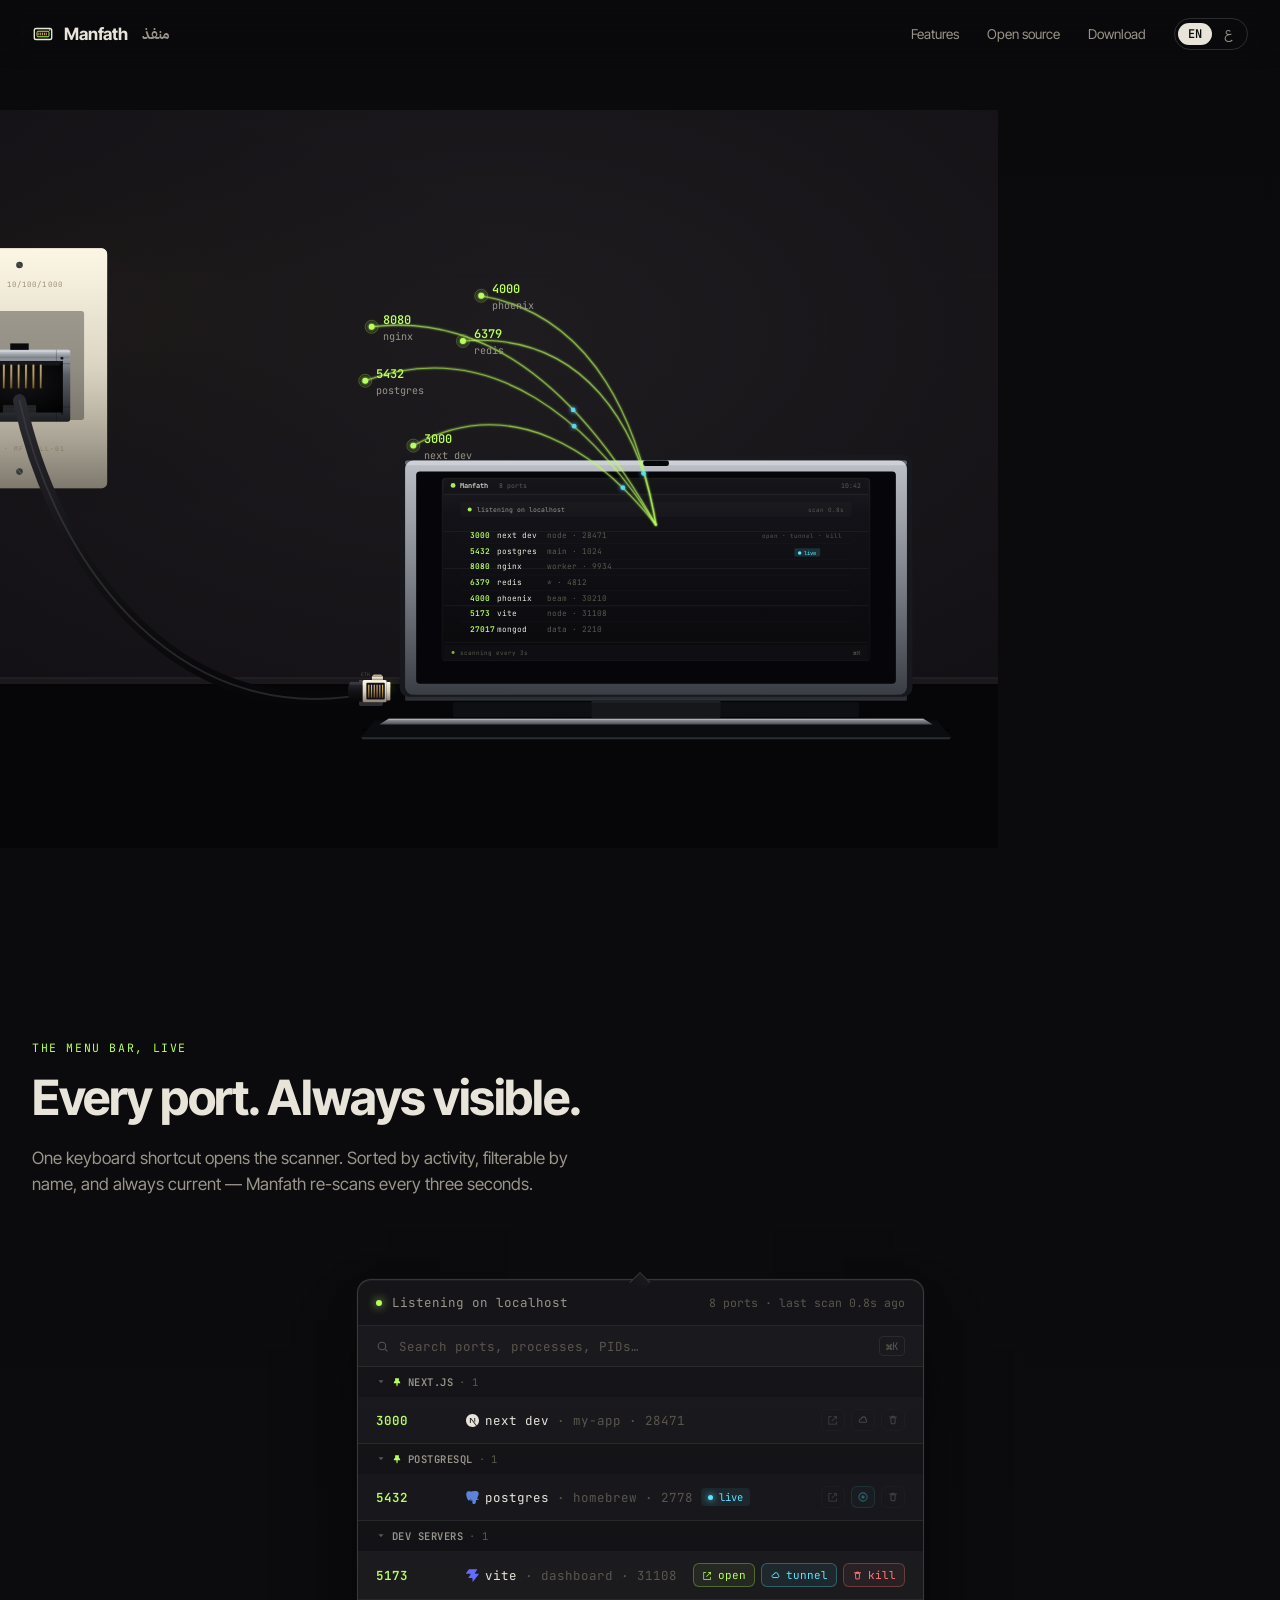
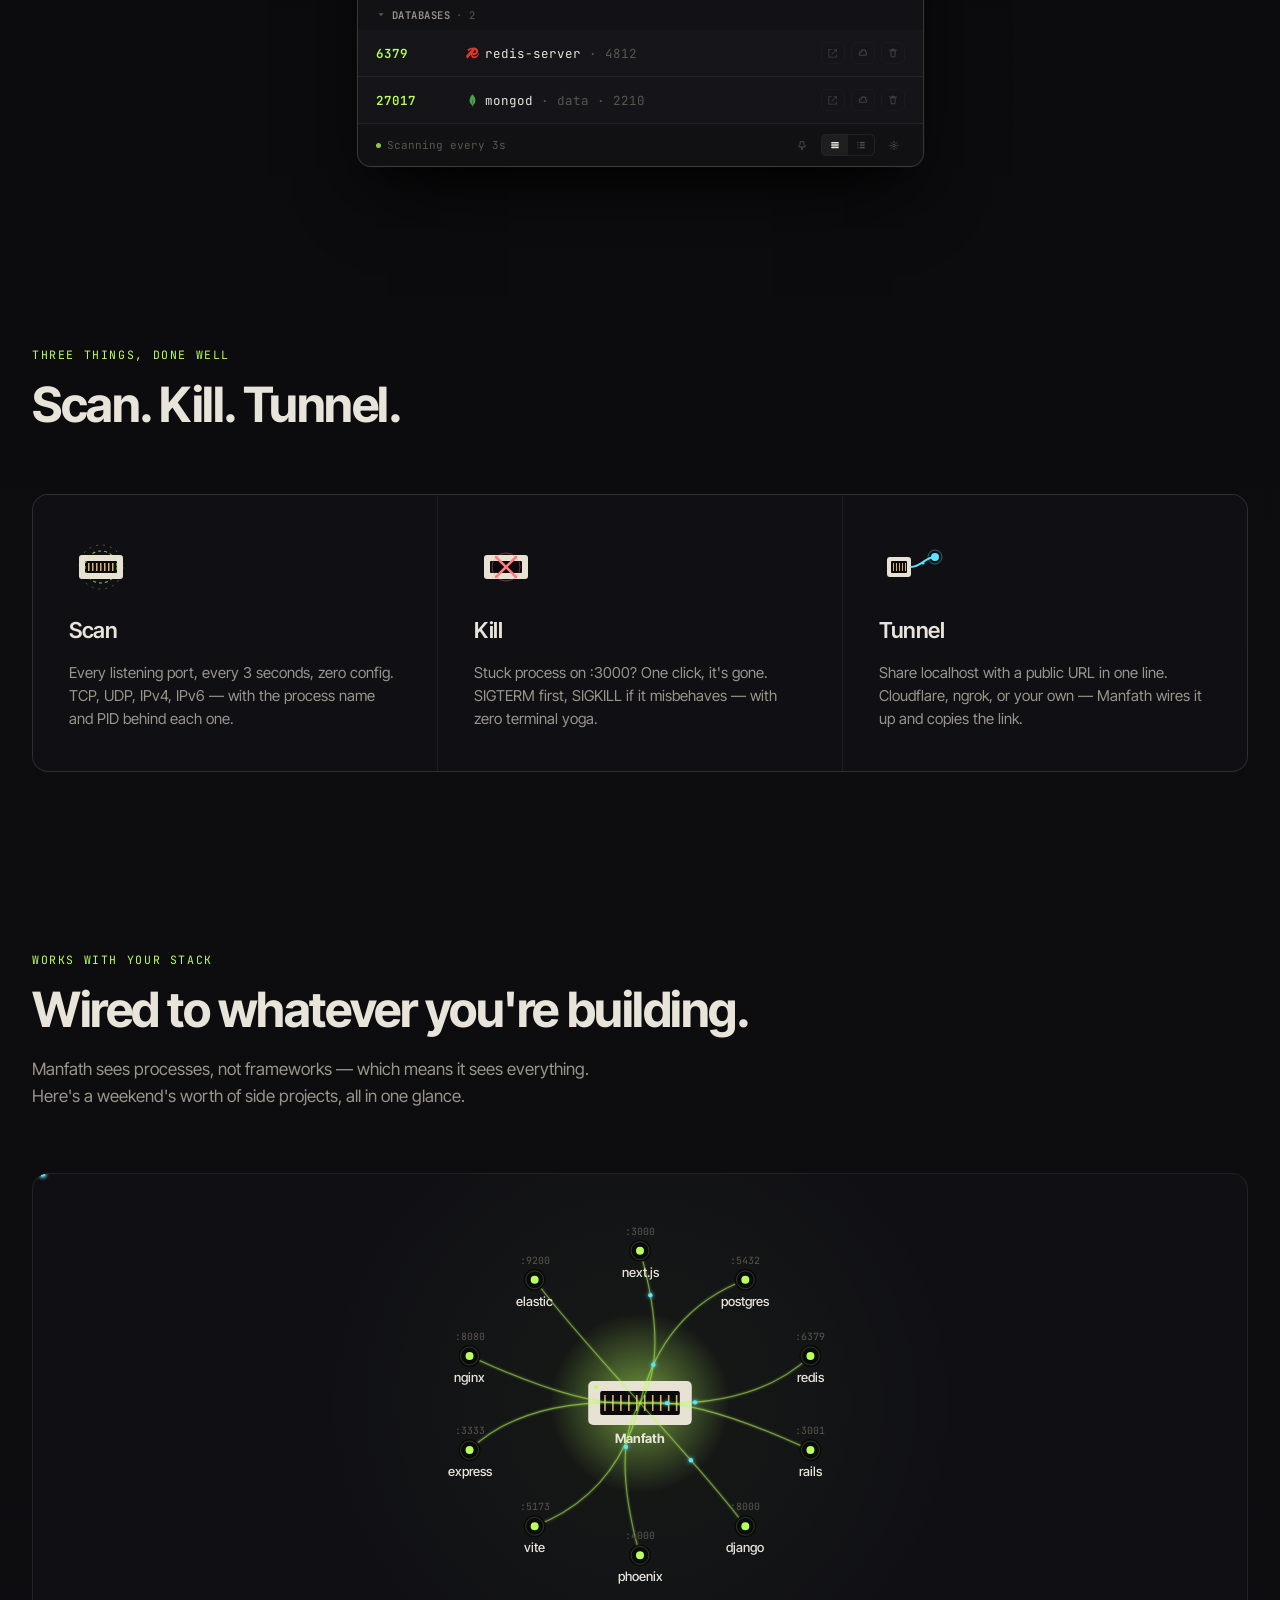
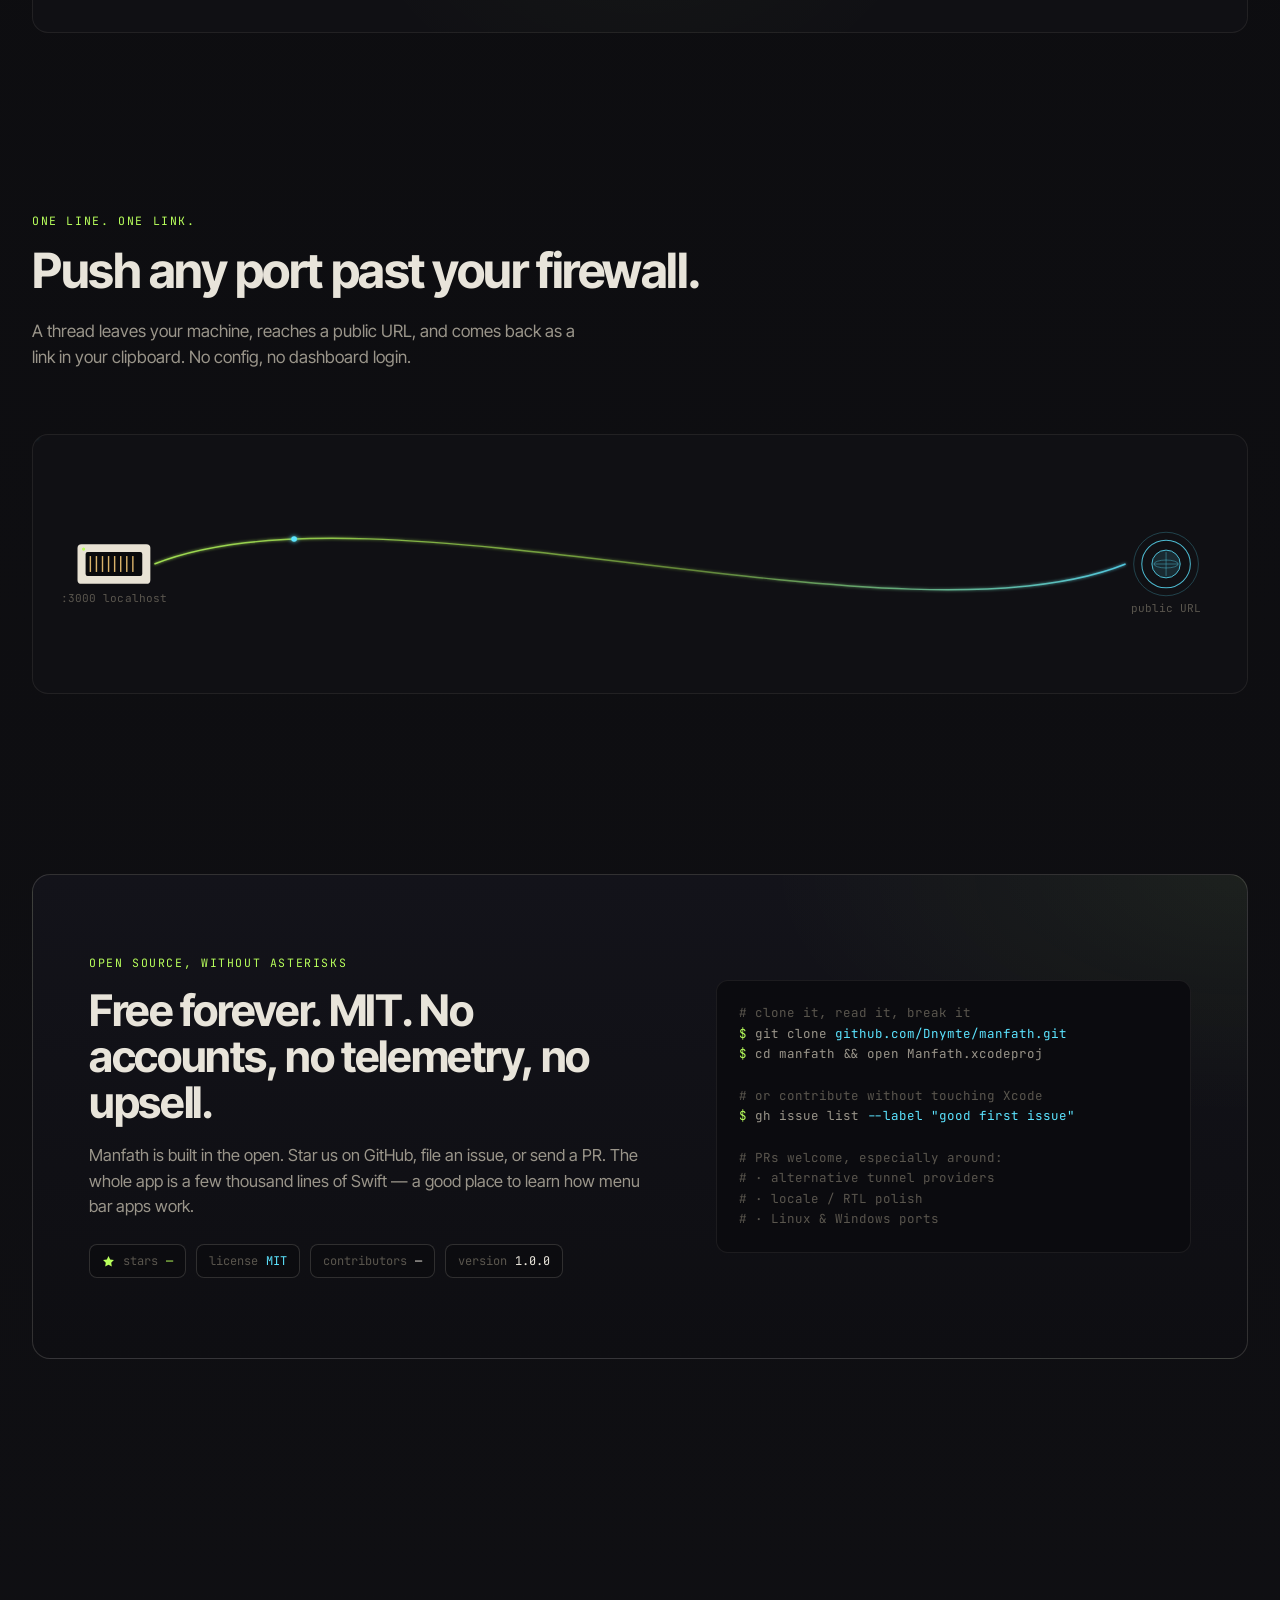
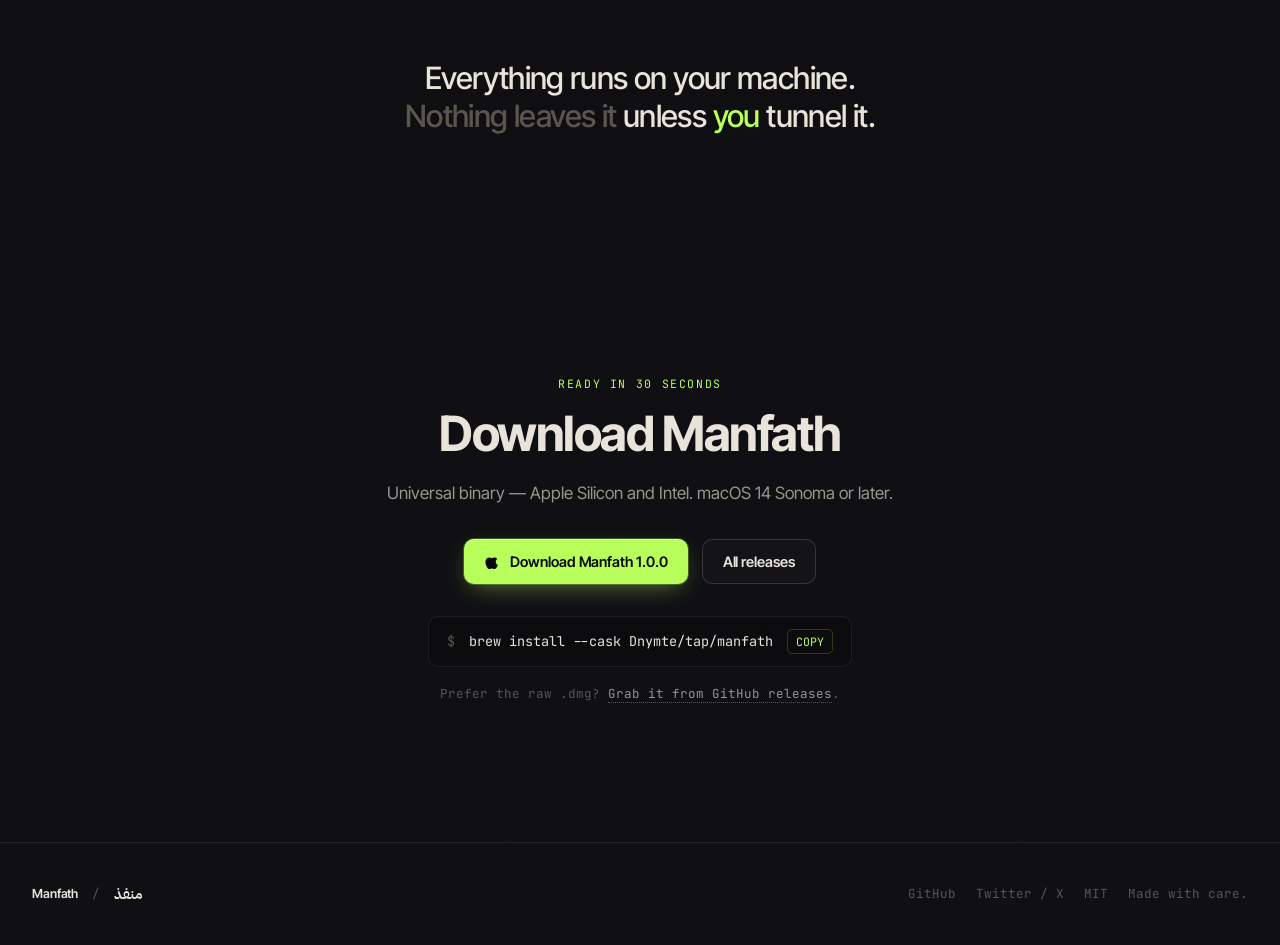
==== web/index.html @ 421cafed "Manfath v1.0.0 — initial commit Native macOS menu-bar app for monitoring localhost ports. Open / cop" ====
<!doctype html>
<html lang="en" dir="ltr">
<head>
<meta charset="utf-8" />
<meta name="viewport" content="width=device-width, initial-scale=1" />
<title>Manfath — See every port. Kill what you don't need. Share the rest.</title>
<link rel="preconnect" href="https://fonts.googleapis.com">
<link rel="preconnect" href="https://fonts.gstatic.com" crossorigin>
<link href="https://fonts.googleapis.com/css2?family=Inter+Tight:wght@400;500;600;700;800&family=JetBrains+Mono:wght@400;500;600&family=IBM+Plex+Sans+Arabic:wght@400;500;600;700&display=swap" rel="stylesheet">
<link rel="stylesheet" href="assets/css/styles.css" />
</head>
<body>

<nav class="top" id="nav">
  <a class="brand" href="#">
    <svg class="brand-mark" viewBox="0 0 24 24" fill="none" aria-hidden="true">
      <rect x="2.5" y="6" width="19" height="12" rx="2" stroke="#e8e4da" stroke-width="1.5"/>
      <rect x="5.5" y="9" width="13" height="6" rx="1" fill="#0a0a0c" stroke="#b8ff5c" stroke-width="1"/>
      <rect x="7" y="10.5" width="1" height="3" fill="#d9b26a"/>
      <rect x="9" y="10.5" width="1" height="3" fill="#d9b26a"/>
      <rect x="11" y="10.5" width="1" height="3" fill="#d9b26a"/>
      <rect x="13" y="10.5" width="1" height="3" fill="#d9b26a"/>
      <rect x="15" y="10.5" width="1" height="3" fill="#d9b26a"/>
      <circle cx="19.2" cy="7.6" r=".9" fill="#b8ff5c"/>
    </svg>
    <span class="brand-name" data-i18n="brand">Manfath</span>
    <span class="brand-ar">منفذ</span>
  </a>
  <div class="nav-links">
    <a href="#features" class="hide-sm" data-i18n="nav.features">Features</a>
    <a href="#oss" class="hide-sm" data-i18n="nav.oss">Open source</a>
    <a href="#download" class="hide-sm" data-i18n="nav.download">Download</a>
    <div class="lang" role="group" aria-label="Language">
      <button id="lang-en" class="on" aria-pressed="true">EN</button>
      <button id="lang-ar" class="ar-btn" aria-pressed="false">ع</button>
    </div>
  </div>
</nav>

<!-- ═════════════════ HERO ═════════════════ -->
<section class="hero">
  <div class="hero-stage">
    <div class="hero-copy" id="heroCopy">
      <span class="hero-eyebrow"><span class="dot"></span><span data-i18n="hero.eyebrow">v1.0 · Free forever</span></span>
      <h1 class="hero-title">
        <span data-i18n="hero.title.line1">See every port.</span><br>
        <span data-i18n="hero.title.line2">Kill what you don't need.</span><br>
        <span class="lg-amber" data-i18n="hero.title.line3">Share the rest.</span>
      </h1>
      <p class="hero-sub" data-i18n="hero.sub">A free, open-source menu bar app for macOS that shows every localhost port on your machine — with one-click kill and public tunnels built in.</p>
      <div class="hero-ctas">
        <a class="btn btn-primary" href="#download">
          <svg width="16" height="16" viewBox="0 0 24 24" fill="currentColor" aria-hidden="true"><path d="M17.6 13.3c0-2.9 2.3-4.2 2.4-4.3-1.3-1.9-3.4-2.2-4.1-2.2-1.7-.2-3.4 1-4.3 1-.9 0-2.3-1-3.8-1-1.9 0-3.7 1.1-4.7 2.9-2 3.5-.5 8.7 1.4 11.5 1 1.4 2.1 3 3.6 2.9 1.5-.1 2-.9 3.8-.9s2.2.9 3.8.9c1.6 0 2.6-1.4 3.5-2.8 1.1-1.6 1.6-3.2 1.6-3.2-.1 0-3.2-1.2-3.2-4.8zM14.7 5.1c.8-1 1.4-2.4 1.2-3.8-1.2.1-2.6.8-3.4 1.8-.8.9-1.4 2.3-1.2 3.7 1.3.1 2.7-.7 3.4-1.7z"/></svg>
          <span data-i18n="hero.cta.download">Download for Mac</span>
        </a>
        <a class="btn btn-ghost" href="#oss">
          <svg width="16" height="16" viewBox="0 0 24 24" fill="currentColor" aria-hidden="true"><path d="M12 .5C5.37.5 0 5.87 0 12.5c0 5.3 3.44 9.8 8.21 11.39.6.11.82-.26.82-.58 0-.29-.01-1.04-.02-2.05-3.34.72-4.04-1.61-4.04-1.61-.55-1.39-1.34-1.76-1.34-1.76-1.09-.74.08-.73.08-.73 1.2.08 1.84 1.24 1.84 1.24 1.07 1.84 2.81 1.31 3.5 1 .11-.78.42-1.31.76-1.61-2.66-.3-5.47-1.33-5.47-5.93 0-1.31.47-2.38 1.24-3.22-.12-.31-.54-1.53.12-3.18 0 0 1.01-.32 3.3 1.23a11.5 11.5 0 016 0c2.29-1.55 3.3-1.23 3.3-1.23.66 1.65.24 2.87.12 3.18.77.84 1.24 1.91 1.24 3.22 0 4.61-2.81 5.62-5.49 5.92.43.37.81 1.1.81 2.22 0 1.6-.01 2.89-.01 3.28 0 .32.22.7.83.58C20.56 22.3 24 17.8 24 12.5 24 5.87 18.63.5 12 .5z"/></svg>
          <span data-i18n="hero.cta.github">View on GitHub</span>
        </a>
      </div>
      <div class="hero-foss" data-i18n="hero.foss">Free and open source. Forever.</div>
    </div>

    <svg class="hero-svg" id="heroSvg" viewBox="0 0 1400 800" preserveAspectRatio="xMidYMid slice" aria-hidden="true">
      <defs>
        <!-- wall concrete -->
        <radialGradient id="wall" cx=".5" cy=".3" r=".9">
          <stop offset="0" stop-color="#1e1c1f"/>
          <stop offset=".6" stop-color="#141216"/>
          <stop offset="1" stop-color="#0a090c"/>
        </radialGradient>
        <pattern id="wallGrain" width="3" height="3" patternUnits="userSpaceOnUse">
          <rect width="3" height="3" fill="transparent"/>
          <circle cx="1" cy="1" r=".35" fill="#2a262c" opacity=".5"/>
          <circle cx="2.2" cy="2.4" r=".25" fill="#3a353c" opacity=".3"/>
        </pattern>

        <!-- faceplate ivory -->
        <linearGradient id="ivory" x1="0" x2="0" y1="0" y2="1">
          <stop offset="0" stop-color="#efe9d9"/>
          <stop offset=".5" stop-color="#e0d9c6"/>
          <stop offset="1" stop-color="#b8b0a0"/>
        </linearGradient>
        <linearGradient id="ivoryBevel" x1="0" x2="0" y1="0" y2="1">
          <stop offset="0" stop-color="#fff8e6" stop-opacity=".9"/>
          <stop offset=".3" stop-color="#fff8e6" stop-opacity=".1"/>
          <stop offset="1" stop-color="#000" stop-opacity=".35"/>
        </linearGradient>
        <!-- steel shield -->
        <linearGradient id="steel" x1="0" x2="0" y1="0" y2="1">
          <stop offset="0" stop-color="#aeb3bb"/>
          <stop offset=".35" stop-color="#5a5e66"/>
          <stop offset=".7" stop-color="#3a3d42"/>
          <stop offset="1" stop-color="#1c1e22"/>
        </linearGradient>
        <linearGradient id="steelTop" x1="0" x2="0" y1="0" y2="1">
          <stop offset="0" stop-color="#e6e9ee"/>
          <stop offset="1" stop-color="#6a6e76"/>
        </linearGradient>
        <!-- interior cavity -->
        <radialGradient id="cavity" cx=".5" cy=".4" r=".8">
          <stop offset="0" stop-color="#1a1a1e"/>
          <stop offset=".7" stop-color="#070708"/>
          <stop offset="1" stop-color="#000"/>
        </radialGradient>
        <!-- gold pin -->
        <linearGradient id="gold" x1="0" x2="0" y1="0" y2="1">
          <stop offset="0" stop-color="#f8dfa0"/>
          <stop offset=".45" stop-color="#d9b26a"/>
          <stop offset="1" stop-color="#6e501c"/>
        </linearGradient>
        <!-- LED glow -->
        <radialGradient id="ledGrad" cx=".5" cy=".5" r=".5">
          <stop offset="0" stop-color="#d4ff8a"/>
          <stop offset=".5" stop-color="#b8ff5c"/>
          <stop offset="1" stop-color="#3a6a14"/>
        </radialGradient>
        <filter id="ledGlow" x="-200%" y="-200%" width="500%" height="500%">
          <feGaussianBlur stdDeviation="5" result="b"/>
          <feMerge><feMergeNode in="b"/><feMergeNode in="SourceGraphic"/></feMerge>
        </filter>
        <filter id="threadGlow" x="-50%" y="-50%" width="200%" height="200%">
          <feGaussianBlur stdDeviation="1.4" result="b"/>
          <feMerge><feMergeNode in="b"/><feMergeNode in="SourceGraphic"/></feMerge>
        </filter>
        <filter id="packetGlow" x="-200%" y="-200%" width="500%" height="500%">
          <feGaussianBlur stdDeviation="2.4" result="b"/>
          <feMerge><feMergeNode in="b"/><feMergeNode in="SourceGraphic"/></feMerge>
        </filter>
        <filter id="screenGlow" x="-20%" y="-20%" width="140%" height="140%">
          <feGaussianBlur stdDeviation="2.5" result="b"/>
          <feMerge><feMergeNode in="b"/><feMergeNode in="SourceGraphic"/></feMerge>
        </filter>

        <!-- cable jacket: matte black -->
        <linearGradient id="jacket" x1="0" x2="0" y1="0" y2="1">
          <stop offset="0" stop-color="#2a2a30"/>
          <stop offset=".5" stop-color="#131316"/>
          <stop offset="1" stop-color="#07070a"/>
        </linearGradient>
        <linearGradient id="plugIvory" x1="0" x2="0" y1="0" y2="1">
          <stop offset="0" stop-color="#faf4e4"/>
          <stop offset=".5" stop-color="#ddd4bd"/>
          <stop offset="1" stop-color="#8d8572"/>
        </linearGradient>

        <!-- laptop body -->
        <linearGradient id="alum" x1="0" x2="0" y1="0" y2="1">
          <stop offset="0" stop-color="#bdc0c6"/>
          <stop offset=".5" stop-color="#7e828a"/>
          <stop offset="1" stop-color="#3a3d44"/>
        </linearGradient>
        <linearGradient id="alumDeck" x1="0" x2="0" y1="0" y2="1">
          <stop offset="0" stop-color="#9ea1a8"/>
          <stop offset="1" stop-color="#4a4d54"/>
        </linearGradient>
        <linearGradient id="alumBase" x1="0" x2="0" y1="0" y2="1">
          <stop offset="0" stop-color="#6a6d74"/>
          <stop offset=".5" stop-color="#3a3d44"/>
          <stop offset="1" stop-color="#1a1c20"/>
        </linearGradient>
        <linearGradient id="screenBg" x1="0" x2="0" y1="0" y2="1">
          <stop offset="0" stop-color="#14141a"/>
          <stop offset="1" stop-color="#0a0a0d"/>
        </linearGradient>
        <linearGradient id="screenReflect" x1="0" x2="0" y1="0" y2="1">
          <stop offset="0" stop-color="#fff" stop-opacity=".08"/>
          <stop offset="1" stop-color="#fff" stop-opacity="0"/>
        </linearGradient>

        <!-- floor shadow -->
        <radialGradient id="floorShade" cx=".5" cy=".5" r=".5">
          <stop offset="0" stop-color="#000" stop-opacity=".75"/>
          <stop offset="1" stop-color="#000" stop-opacity="0"/>
        </radialGradient>

        <!-- clip so threads burst from inside the screen but stay visible -->
        <clipPath id="screenClip">
          <rect x="-230" y="-125" width="460" height="250" rx="5"/>
        </clipPath>
      </defs>

      <!-- ═════ WALL + FLOOR backdrop ═════ -->
      <g id="wallLayer">
        <!-- full backdrop wall -->
        <rect id="wallRect" x="0" y="0" width="1400" height="800" fill="url(#wall)"/>
        <rect x="0" y="0" width="1400" height="800" fill="url(#wallGrain)" opacity=".4"/>
        <!-- horizontal wainscot line -->
        <line x1="0" y1="180" x2="1400" y2="180" stroke="#1f1c22" stroke-width="1" opacity=".5"/>
        <!-- vertical wall seams (panelling) -->
        <g stroke="#1a1820" stroke-width="1" opacity=".35">
          <line x1="340" y1="0" x2="340" y2="620"/>
          <line x1="1060" y1="0" x2="1060" y2="620"/>
        </g>
        <!-- floor -->
        <rect x="0" y="620" width="1400" height="180" fill="#060608"/>
        <rect x="0" y="620" width="1400" height="180" fill="url(#wallGrain)" opacity=".25"/>
        <!-- baseboard -->
        <rect x="0" y="615" width="1400" height="8" fill="#1a181c"/>
        <rect x="0" y="615" width="1400" height="1.5" fill="#2a262c" opacity=".7"/>
        <!-- horizon line -->
        <line x1="0" y1="623" x2="1400" y2="623" stroke="#000" stroke-width="1" opacity=".9"/>
        <!-- wall-light wash on outlet side -->
        <radialGradient id="wallWash" cx=".15" cy=".35" r=".4">
          <stop offset="0" stop-color="#3a2a18" stop-opacity=".2"/>
          <stop offset="1" stop-color="#000" stop-opacity="0"/>
        </radialGradient>
        <rect x="0" y="0" width="1400" height="620" fill="url(#wallWash)" id="wallWashRect"/>
      </g>

      <!-- ═════ FLOOR SHADOWS ═════ -->
      <ellipse id="laptopShadow" cx="870" cy="660" rx="280" ry="16" fill="url(#floorShade)" opacity=".85"/>

      <!-- ═════ WALL OUTLET + RJ45 PORT (wall side) ═════ -->
      <!-- outletAnchor translates the whole outlet; flipped in RTL via JS -->
      <g id="outlet" transform="translate(1150 330)">
        <!-- faceplate -->
        <rect x="-95" y="-130" width="190" height="260" rx="6" fill="url(#ivory)"/>
        <rect x="-95" y="-130" width="190" height="260" rx="6" fill="url(#ivoryBevel)" opacity=".9"/>
        <!-- screws -->
        <g fill="#3a3a3a">
          <circle cx="0" cy="-112" r="3.6"/>
          <circle cx="0" cy="112" r="3.6"/>
        </g>
        <g stroke="#fff8e6" stroke-width=".5" fill="none" opacity=".5">
          <line x1="-3" y1="-115" x2="3" y2="-109"/>
          <line x1="-3" y1="109" x2="3" y2="115"/>
        </g>
        <!-- cutout inset -->
        <rect x="-70" y="-62" width="140" height="118" rx="3" fill="#0a0a0c" opacity=".35"/>

        <!-- printed label -->
        <text x="0" y="-88" font-family="JetBrains Mono, monospace" font-size="8" fill="#6a5d3a" opacity=".65" text-anchor="middle" letter-spacing="1.2">LAN · 10/100/1000</text>
        <text x="0" y="90" font-family="JetBrains Mono, monospace" font-size="7" fill="#6a5d3a" opacity=".5" text-anchor="middle" letter-spacing="1.2">RJ-45 · MF-WALL-01</text>

        <!-- LEDs -->
        <g id="wallLed" transform="translate(-52 -50)" opacity="0">
          <circle r="10" fill="url(#ledGrad)" filter="url(#ledGlow)"/>
          <circle r="4" fill="#f2ffc0"/>
          <circle r="1.6" fill="#fff" opacity=".9"/>
        </g>
        <g transform="translate(-32 -50)"><circle r="4" fill="#2a2014" stroke="#8a7040" stroke-width=".5"/></g>
        <text x="-58" y="-30" font-family="JetBrains Mono, monospace" font-size="6" fill="#6a5d3a" opacity=".7" letter-spacing=".4">LINK</text>
        <text x="-38" y="-30" font-family="JetBrains Mono, monospace" font-size="6" fill="#6a5d3a" opacity=".7" letter-spacing=".4">ACT</text>

        <!-- steel shield -->
        <rect x="-55" y="-20" width="110" height="78" rx="3" fill="url(#steel)"/>
        <rect x="-55" y="-20" width="110" height="9" rx="2" fill="url(#steelTop)" opacity=".65"/>
        <g stroke="#0a0a0c" stroke-width=".5" opacity=".55">
          <line x1="-55" y1="-5" x2="55" y2="-5"/>
          <line x1="-55" y1="42" x2="55" y2="42"/>
          <line x1="-40" y1="-20" x2="-40" y2="58"/>
          <line x1="40" y1="-20" x2="40" y2="58"/>
        </g>
        <g fill="#1a1c20">
          <circle cx="-46" cy="-11" r="1.6"/><circle cx="46" cy="-11" r="1.6"/>
          <circle cx="-46" cy="49" r="1.6"/><circle cx="46" cy="49" r="1.6"/>
        </g>
        <!-- latch cutout top -->
        <path d="M -10 -20 L -10 -27 L 10 -27 L 10 -20 Z" fill="#0a0a0c"/>
        <!-- inner cavity -->
        <path d="M -47 -8 L -47 48 L -18 48 L -18 40 L 18 40 L 18 48 L 47 48 L 47 -8 Z" fill="url(#cavity)"/>
        <path d="M -47 -8 L 47 -8 L 43 -3 L -43 -3 Z" fill="#1e2024" opacity=".85"/>
        <!-- pins -->
        <g fill="url(#gold)" stroke="#5a3f18" stroke-width=".3">
          <rect x="-34" y="-4" width="2.2" height="26" rx=".5"/>
          <rect x="-26" y="-4" width="2.2" height="26" rx=".5"/>
          <rect x="-18" y="-4" width="2.2" height="26" rx=".5"/>
          <rect x="-10" y="-4" width="2.2" height="26" rx=".5"/>
          <rect x="-2" y="-4" width="2.2" height="26" rx=".5"/>
          <rect x="6" y="-4" width="2.2" height="26" rx=".5"/>
          <rect x="14" y="-4" width="2.2" height="26" rx=".5"/>
          <rect x="22" y="-4" width="2.2" height="26" rx=".5"/>
        </g>
        <g fill="#fff4c7" opacity=".7">
          <rect x="-33.5" y="-3" width=".5" height="24"/>
          <rect x="-25.5" y="-3" width=".5" height="24"/>
          <rect x="-17.5" y="-3" width=".5" height="24"/>
          <rect x="-9.5" y="-3" width=".5" height="24"/>
          <rect x="-1.5" y="-3" width=".5" height="24"/>
          <rect x="6.5" y="-3" width=".5" height="24"/>
          <rect x="14.5" y="-3" width=".5" height="24"/>
          <rect x="22.5" y="-3" width=".5" height="24"/>
        </g>
        <rect x="-47" y="-8" width="94" height="56" fill="black" opacity=".22"/>
        <path d="M -55 -18 L 55 -18" stroke="#fff" stroke-width=".8" stroke-opacity=".3"/>
      </g>

      <!-- ═════ LAPTOP — clean front-facing silver laptop with tilted lid ═════ -->
      <g id="laptop" transform="translate(870 540)">
        <!-- contact shadow under base -->
        <ellipse cx="0" cy="130" rx="320" ry="8" fill="#000" opacity=".7"/>

        <!-- ─── BASE (wedge, front face) ─── -->
        <!-- side walls wrap: front face darker than deck -->
        <path d="M -305 120 L 305 120 L 320 138 L -320 138 Z" fill="#0b0c0f"/>
        <!-- bottom rim highlight -->
        <path d="M -320 138 L 320 138 L 318 140 L -318 140 Z" fill="#2a2d33"/>

        <!-- ─── DECK (top surface of base, gently tapered) ─── -->
        <path d="M -290 118 L 290 118 L 300 124 L -300 124 Z" fill="url(#alumDeck)"/>
        <path d="M -290 118 L 290 118 L 289 119 L -289 119 Z" fill="#d8dbe0" opacity=".5"/>

        <!-- keyboard hint: subtle dark strip -->
        <rect x="-220" y="100" width="440" height="16" rx="2" fill="#1a1c20" opacity=".45"/>
        <!-- trackpad -->
        <rect x="-70" y="99" width="140" height="18" rx="2" fill="#15171b"/>
        <rect x="-70" y="99" width="140" height="1.2" fill="#2a2d33" opacity=".8"/>

        <!-- ─── HINGE ─── -->
        <rect x="-272" y="90" width="544" height="8" rx="1.5" fill="#2a2d33"/>
        <rect x="-272" y="90" width="544" height="1.2" fill="#0a0a0c"/>
        <rect x="-272" y="97" width="544" height="1" fill="#3f434a" opacity=".5"/>

        <!-- ─── LID (tilted back very slightly via slight taper) ─── -->
        <g>
          <!-- outer lid back shadow -->
          <rect x="-278" y="-168" width="556" height="262" rx="10" fill="#17191e"/>
          <!-- lid aluminum face -->
          <rect x="-272" y="-162" width="544" height="254" rx="9" fill="url(#alum)"/>
          <!-- lid top highlight -->
          <rect x="-272" y="-162" width="544" height="5" rx="2" fill="#e5e8ee" opacity=".4"/>
          <!-- inner bezel (deep black) -->
          <rect x="-260" y="-150" width="520" height="230" rx="4" fill="#05050a"/>
          <!-- screen content region -->
          <g transform="translate(0 -35)">
            <rect x="-232" y="-108" width="464" height="198" rx="4" fill="url(#screenBg)"/>
            <g clip-path="url(#screenClip)">
              <!-- subtle scanlines -->
              <g opacity=".05">
                <line x1="-232" y1="-90" x2="232" y2="-90" stroke="#fff"/>
                <line x1="-232" y1="-50" x2="232" y2="-50" stroke="#fff"/>
                <line x1="-232" y1="-10" x2="232" y2="-10" stroke="#fff"/>
                <line x1="-232" y1="30" x2="232" y2="30" stroke="#fff"/>
                <line x1="-232" y1="70" x2="232" y2="70" stroke="#fff"/>
              </g>

              <!-- menu bar -->
              <rect x="-232" y="-108" width="464" height="16" fill="#0f0f13"/>
              <circle cx="-220" cy="-100" r="2.6" fill="#b8ff5c" opacity=".9"/>
              <text x="-212" y="-97" font-family="JetBrains Mono, monospace" font-size="7.5" fill="#e8e4da" font-weight="500">Manfath</text>
              <text x="-170" y="-97" font-family="JetBrains Mono, monospace" font-size="7" fill="#5a564e">8 ports</text>
              <text x="222" y="-97" font-family="JetBrains Mono, monospace" font-size="7" fill="#5a564e" text-anchor="end">10:42</text>

              <!-- popover header -->
              <rect x="-212" y="-82" width="424" height="16" rx="2" fill="#17171c"/>
              <circle cx="-202" cy="-74" r="2.2" fill="#b8ff5c"><animate attributeName="opacity" values="1;.3;1" dur="2.2s" repeatCount="indefinite"/></circle>
              <text x="-194" y="-71" font-family="JetBrains Mono, monospace" font-size="7" fill="#9a958a">listening on localhost</text>
              <text x="204" y="-71" font-family="JetBrains Mono, monospace" font-size="6.5" fill="#5a564e" text-anchor="end">scan 0.8s</text>

              <!-- port rows — mini -->
              <g id="screenRows" font-family="JetBrains Mono, monospace" font-size="8.5">
                <g transform="translate(0 -54)">
                  <text x="-202" y="11" fill="#b8ff5c" font-weight="600">3000</text>
                  <text x="-172" y="11" fill="#e8e4da">next dev</text>
                  <text x="-118" y="11" fill="#5a564e">node · 28471</text>
                  <text x="202" y="11" fill="#5a564e" text-anchor="end" font-size="6.5">open · tunnel · kill</text>
                </g>
                <g transform="translate(0 -37)">
                  <text x="-202" y="11" fill="#b8ff5c" font-weight="600">5432</text>
                  <text x="-172" y="11" fill="#e8e4da">postgres</text>
                  <text x="-118" y="11" fill="#5a564e">main · 1024</text>
                  <g transform="translate(150 3)">
                    <rect x="0" y="2" width="28" height="9" rx="1.5" fill="rgba(92,228,255,.15)"/>
                    <text x="14" y="9" fill="#5ce4ff" text-anchor="middle" font-size="6">● live</text>
                  </g>
                </g>
                <g transform="translate(0 -20)">
                  <text x="-202" y="11" fill="#b8ff5c" font-weight="600">8080</text>
                  <text x="-172" y="11" fill="#e8e4da">nginx</text>
                  <text x="-118" y="11" fill="#5a564e">worker · 9934</text>
                </g>
                <g transform="translate(0 -3)">
                  <text x="-202" y="11" fill="#b8ff5c" font-weight="600">6379</text>
                  <text x="-172" y="11" fill="#e8e4da">redis</text>
                  <text x="-118" y="11" fill="#5a564e">* · 4812</text>
                </g>
                <g transform="translate(0 14)">
                  <text x="-202" y="11" fill="#b8ff5c" font-weight="600">4000</text>
                  <text x="-172" y="11" fill="#e8e4da">phoenix</text>
                  <text x="-118" y="11" fill="#5a564e">beam · 30210</text>
                </g>
                <g transform="translate(0 31)">
                  <text x="-202" y="11" fill="#b8ff5c" font-weight="600">5173</text>
                  <text x="-172" y="11" fill="#e8e4da">vite</text>
                  <text x="-118" y="11" fill="#5a564e">node · 31108</text>
                </g>
                <g transform="translate(0 48)">
                  <text x="-202" y="11" fill="#b8ff5c" font-weight="600">27017</text>
                  <text x="-172" y="11" fill="#e8e4da">mongod</text>
                  <text x="-118" y="11" fill="#5a564e">data · 2210</text>
                </g>
              </g>

              <g stroke="#1a1a20" stroke-width=".5">
                <line x1="-212" y1="-54" x2="212" y2="-54"/>
                <line x1="-212" y1="-37" x2="212" y2="-37"/>
                <line x1="-212" y1="-20" x2="212" y2="-20"/>
                <line x1="-212" y1="-3" x2="212" y2="-3"/>
                <line x1="-212" y1="14" x2="212" y2="14"/>
                <line x1="-212" y1="31" x2="212" y2="31"/>
                <line x1="-212" y1="48" x2="212" y2="48"/>
              </g>

              <!-- footer -->
              <rect x="-232" y="73" width="464" height="17" fill="#0f0f13"/>
              <circle cx="-220" cy="81" r="1.6" fill="#8fc840"><animate attributeName="opacity" values="1;.3;1" dur="2.2s" repeatCount="indefinite"/></circle>
              <text x="-212" y="84" font-family="JetBrains Mono, monospace" font-size="6.5" fill="#5a564e">scanning every 3s</text>
              <text x="222" y="84" font-family="JetBrains Mono, monospace" font-size="6.5" fill="#5a564e" text-anchor="end">⌘K</text>
            </g>
            <!-- screen vignette -->
            <rect x="-232" y="-108" width="464" height="198" rx="4" fill="none" stroke="rgba(184,255,92,.06)" stroke-width="1"/>
            <!-- soft light-from-above reflection -->
            <rect x="-232" y="-108" width="464" height="40" rx="4" fill="url(#screenReflect)" opacity=".4"/>
          </g>

          <!-- camera notch -->
          <rect x="-14" y="-162" width="28" height="6" rx="2.5" fill="#05050a"/>
          <circle cx="0" cy="-159" r="1.4" fill="#0a0a0c"/>
          <circle cx="0" cy="-159" r=".5" fill="#1e2024"/>
        </g>

        <!-- port (LTR: left side, world 570,630; RTL mirror on right side) — see blocks below -->
        <g id="laptopPort" transform="translate(300 90)" style="display:none">
          <rect x="-22" y="-14" width="26" height="28" rx="2" fill="#2a2d33"/>
          <rect x="-18" y="-10" width="18" height="20" rx="1.5" fill="#06060a"/>
          <g fill="url(#gold)" stroke="#5a3f18" stroke-width=".3">
            <rect x="-16" y="-7" width="1.2" height="14" rx=".3"/>
            <rect x="-13" y="-7" width="1.2" height="14" rx=".3"/>
            <rect x="-10" y="-7" width="1.2" height="14" rx=".3"/>
            <rect x="-7"  y="-7" width="1.2" height="14" rx=".3"/>
            <rect x="-4"  y="-7" width="1.2" height="14" rx=".3"/>
          </g>
          <circle id="laptopLed" cx="10" cy="-7" r="2.2" fill="url(#ledGrad)" filter="url(#ledGlow)" opacity="0"/>
        </g>
        <g id="laptopPortLeft" transform="translate(-300 90)">
          <!-- port recess on left side of base -->
          <rect x="-22" y="-14" width="26" height="28" rx="2" fill="#2a2d33"/>
          <rect x="-22" y="-14" width="26" height="4" rx="1" fill="#3f434a"/>
          <rect x="-18" y="-10" width="18" height="20" rx="1.5" fill="#06060a"/>
          <g fill="url(#gold)" stroke="#5a3f18" stroke-width=".3">
            <rect x="-16" y="-7" width="1.2" height="14" rx=".3"/>
            <rect x="-13" y="-7" width="1.2" height="14" rx=".3"/>
            <rect x="-10" y="-7" width="1.2" height="14" rx=".3"/>
            <rect x="-7"  y="-7" width="1.2" height="14" rx=".3"/>
            <rect x="-4"  y="-7" width="1.2" height="14" rx=".3"/>
          </g>
          <text x="-20" y="-18" font-family="JetBrains Mono, monospace" font-size="5" fill="#5a564e" letter-spacing=".3">ETH</text>
          <circle id="laptopLedLeft" cx="10" cy="-7" r="2.2" fill="url(#ledGrad)" filter="url(#ledGlow)" opacity="0"/>
          <circle cx="10" cy="1" r="1.2" fill="#2a2014" stroke="#6a5030" stroke-width=".3"/>
        </g>
      </g>
<!-- ═════ THREAD LAYER — threads fan OUT from laptop screen ═════ -->
      <g id="threads"></g>
      <g id="nodeLabels"></g>
      <g id="packets"></g>

      <!-- ═════ CABLE — single curved path from wall outlet to laptop port ═════ -->
      <path id="cablePath" d="M 180 315 C 220 500, 360 680, 570 630" stroke="url(#jacket)" stroke-width="14" fill="none" stroke-linecap="round" stroke-linejoin="round"/>
      <path id="cableHighlight" d="M 180 312 C 220 497, 360 677, 570 627" stroke="#4a4a52" stroke-width="2" fill="none" stroke-linecap="round" opacity=".45"/>

      <!-- plug sprite — positioned and rotated along the cable path by JS. Body oriented so the plug TIP points to +x (right). -->
      <g id="plug" transform="translate(180 315) rotate(0)" opacity="0">
        <!-- strain relief boot (behind the plug, on the cable side) -->
        <path d="M -32 -10 Q -36 0 -32 10 L -18 10 L -18 -10 Z" fill="url(#jacket)"/>
        <rect x="-32" y="-10" width="14" height="3" fill="#fff" opacity=".08"/>
        <!-- ivory plug body -->
        <rect x="-18" y="-12" width="26" height="24" rx="2" fill="url(#plugIvory)"/>
        <rect x="-18" y="-12" width="26" height="6" rx="1" fill="#fff8e6" opacity=".3"/>
        <!-- latch clip sticking up -->
        <path d="M -8 -12 L -8 -16 L 4 -16 L 4 -12 Z" fill="url(#plugIvory)"/>
        <path d="M -8 -16 L -6 -18 L 2 -18 L 4 -16 Z" fill="#b8ab8f"/>
        <!-- pin window -->
        <rect x="-14" y="-9" width="20" height="18" rx="1" fill="#12121a"/>
        <g fill="url(#gold)" stroke="#5a3f18" stroke-width=".2">
          <rect x="-12" y="-7" width="1.2" height="14" rx=".3"/>
          <rect x="-9"  y="-7" width="1.2" height="14" rx=".3"/>
          <rect x="-6"  y="-7" width="1.2" height="14" rx=".3"/>
          <rect x="-3"  y="-7" width="1.2" height="14" rx=".3"/>
          <rect x="0"   y="-7" width="1.2" height="14" rx=".3"/>
          <rect x="3"   y="-7" width="1.2" height="14" rx=".3"/>
        </g>
        <!-- tip nose (chunky, facing right) -->
        <rect x="8" y="-10" width="4" height="20" rx="1" fill="url(#plugIvory)"/>
        <rect x="8" y="-10" width="4" height="3" fill="#fff8e6" opacity=".4"/>
      </g>

    </svg>
  </div>
</section>

<!-- ═════════════════ DASHBOARD ═════════════════ -->
<section class="block" id="dashboard">
  <div class="wrap">
    <div class="reveal">
      <span class="eyebrow" data-i18n="dash.eyebrow">The menu bar, live</span>
      <h2 class="sect" data-i18n="dash.title">Every port. Always visible.</h2>
      <p class="sect-sub" data-i18n="dash.sub">One keyboard shortcut opens the scanner. Sorted by activity, filterable by name, and always current — Manfath re-scans every three seconds.</p>
    </div>
    <div class="dashboard-wrap reveal">
      <div>
        <div class="menubar-anchor"></div>
        <div class="popover">

          <!-- Header: live LED + title + scan meta -->
          <div class="pop-head">
            <div class="pop-head-title"><span class="live"></span><span data-i18n="pop.title">Listening on localhost</span></div>
            <div class="pop-head-meta"><span data-i18n="pop.meta">8 ports · last scan 0.8s ago</span></div>
          </div>

          <!-- Search bar -->
          <div class="pop-search">
            <svg width="13" height="13" viewBox="0 0 24 24" fill="none" stroke="currentColor" stroke-width="2" aria-hidden="true"><circle cx="11" cy="11" r="7"/><path d="M21 21l-4.3-4.3"/></svg>
            <span data-i18n="pop.search">Search ports, processes, PIDs…</span>
            <span class="kbd">⌘K</span>
          </div>

          <!-- Body: pinned groups first, then auto-classified categories -->
          <div class="pop-rows">

            <!-- Pinned group: Next.js -->
            <div class="pop-section">
              <div class="pop-section-head">
                <svg class="chev open" viewBox="0 0 16 16" aria-hidden="true"><path d="M5 4l5 4-5 4z" fill="currentColor"/></svg>
                <svg class="pin" viewBox="0 0 16 16" aria-hidden="true"><path d="M11 2v4l2 2v2H9v3l-1 2-1-2V10H3V8l2-2V2z" fill="currentColor"/></svg>
                <span class="sect-name">Next.js</span>
                <span class="sect-sep">·</span>
                <span class="sect-count">1</span>
              </div>
              <div class="row">
                <span class="port-num">3000</span>
                <span class="proc">
                  <svg class="brand brand-nextjs" viewBox="0 0 24 24" aria-hidden="true"><path d="M18.665 21.978C16.758 23.255 14.465 24 12 24 5.377 24 0 18.623 0 12S5.377 0 12 0s12 5.377 12 12c0 3.583-1.574 6.801-4.067 9.001L9.219 7.2H7.2v9.596h1.615V9.251l9.85 12.727Zm-3.332-8.533 1.6 2.061V7.2h-1.6v6.245Z" fill="currentColor"/></svg>
                  next dev <span class="dim">· my-app · 28471</span>
                </span>
                <div class="actions">
                  <button class="pill-icon amber" aria-label="open"><svg viewBox="0 0 16 16" aria-hidden="true"><path d="M9 3h4v4h-1V4.7L6.7 10 6 9.3 11.3 4H9z" fill="currentColor"/><path d="M3 4h3V3H2v11h11v-4h-1v3H3z" fill="currentColor"/></svg></button>
                  <button class="pill-icon cyan" aria-label="tunnel"><svg viewBox="0 0 16 16" aria-hidden="true"><path d="M11.7 7.2A3 3 0 0 0 5.7 6.5 2.5 2.5 0 0 0 4 11h7.5a2 2 0 0 0 .2-3.8z" fill="none" stroke="currentColor" stroke-width="1.4" stroke-linejoin="round"/></svg></button>
                  <button class="pill-icon danger" aria-label="kill"><svg viewBox="0 0 16 16" aria-hidden="true"><path d="M5 5h6l-.5 8h-5z" fill="none" stroke="currentColor" stroke-width="1.3" stroke-linejoin="round"/><path d="M3.5 4h9M6.5 4V3h3v1" fill="none" stroke="currentColor" stroke-width="1.3" stroke-linecap="round"/></svg></button>
                </div>
              </div>
            </div>

            <!-- Pinned group: PostgreSQL — running tunnel inline -->
            <div class="pop-section">
              <div class="pop-section-head">
                <svg class="chev open" viewBox="0 0 16 16" aria-hidden="true"><path d="M5 4l5 4-5 4z" fill="currentColor"/></svg>
                <svg class="pin" viewBox="0 0 16 16" aria-hidden="true"><path d="M11 2v4l2 2v2H9v3l-1 2-1-2V10H3V8l2-2V2z" fill="currentColor"/></svg>
                <span class="sect-name">PostgreSQL</span>
                <span class="sect-sep">·</span>
                <span class="sect-count">1</span>
              </div>
              <div class="row">
                <span class="port-num">5432</span>
                <span class="proc">
                  <svg class="brand brand-postgres" viewBox="0 0 24 24" aria-hidden="true"><path d="M23.56 14.72a.53.53 0 0 0-.06-.12c-.14-.27-.48-.34-1-.23-1.66.34-2.3.13-2.53-.02 1.34-2.05 2.45-4.52 3.04-6.83.27-1.05.8-3.52.12-4.73a1.56 1.56 0 0 0-.15-.24A6.97 6.97 0 0 0 17.51 0c-1.5-.01-2.78.35-3.12.48a9.45 9.45 0 0 0-.52-.08C13.43.36 12.99.32 12.55.32c-1.18-.02-2.2.27-3.05.84-.86-.32-4.79-1.65-7.22.08C.94 2.15.31 3.87.43 6.3c.04.82.51 3.34 1.24 5.75.46 1.5.94 2.7 1.43 3.58.55.99 1.13 1.59 1.71 1.79.45.15 1.13.14 1.86-.73.8-.96 1.59-1.83 1.94-2.21.43.24.91.36 1.39.38a.06.06 0 0 0 0 0c-.07.1-.16.21-.25.31-.34.43-.41.52-1.5.74-.31.06-1.13.23-1.15.81 0 .12.04.23.1.33.22.42.92.6 1.01.63 1.34.33 2.5.09 3.37-.68-.02 2.23.07 4.42.34 5.09.23.55.77 1.9 2.47 1.9.25 0 .53-.03.83-.09 1.78-.38 2.55-1.17 2.85-2.9.15-.87.4-2.88.54-4.1.02-.07.03-.13.06-.13 0-.01.07-.05.43.03a.37.37 0 0 0 .04.01l.25.02.01 0c.85.04 1.91-.14 2.53-.43.65-.3 1.81-1.03 1.6-1.67z" fill="currentColor"/></svg>
                  postgres <span class="dim">· homebrew · 2778</span>
                  <span class="tunnel-badge"><span class="dot"></span>live</span>
                </span>
                <div class="actions">
                  <button class="pill-icon amber" aria-label="open"><svg viewBox="0 0 16 16" aria-hidden="true"><path d="M9 3h4v4h-1V4.7L6.7 10 6 9.3 11.3 4H9z" fill="currentColor"/><path d="M3 4h3V3H2v11h11v-4h-1v3H3z" fill="currentColor"/></svg></button>
                  <button class="pill-icon cyan active" aria-label="stop"><svg viewBox="0 0 16 16" aria-hidden="true"><circle cx="8" cy="8" r="5.5" fill="none" stroke="currentColor" stroke-width="1.4"/><rect x="6" y="6" width="4" height="4" fill="currentColor"/></svg></button>
                  <button class="pill-icon danger" aria-label="kill"><svg viewBox="0 0 16 16" aria-hidden="true"><path d="M5 5h6l-.5 8h-5z" fill="none" stroke="currentColor" stroke-width="1.3" stroke-linejoin="round"/><path d="M3.5 4h9M6.5 4V3h3v1" fill="none" stroke="currentColor" stroke-width="1.3" stroke-linecap="round"/></svg></button>
                </div>
              </div>
            </div>

            <!-- Auto-classified: dev servers -->
            <div class="pop-section">
              <div class="pop-section-head">
                <svg class="chev open" viewBox="0 0 16 16" aria-hidden="true"><path d="M5 4l5 4-5 4z" fill="currentColor"/></svg>
                <span class="sect-name">Dev servers</span>
                <span class="sect-sep">·</span>
                <span class="sect-count">1</span>
              </div>
              <div class="row hover">
                <span class="port-num">5173</span>
                <span class="proc">
                  <svg class="brand brand-vite" viewBox="0 0 24 24" aria-hidden="true"><path d="M13.06 23.24a.57.57 0 0 1-1.02-.36v-5.2c0-.63-.51-1.14-1.14-1.14H5.15a.57.57 0 0 1-.46-.9l3.78-5.3c.54-.75 0-1.8-.93-1.8H.57a.57.57 0 0 1-.54-.75.6.6 0 0 1 .08-.16L5.01.78A.57.57 0 0 1 5.48.54h14.59a.57.57 0 0 1 .46.9l-3.78 5.3c-.54.75 0 1.8.93 1.8h5.74a.56.56 0 0 1 .51.32.56.56 0 0 1-.06.6z" fill="currentColor"/></svg>
                  vite <span class="dim">· dashboard · 31108</span>
                </span>
                <!-- Hovered row: pills expand to show labels -->
                <div class="actions actions-expanded">
                  <button class="pill amber"><svg viewBox="0 0 16 16" aria-hidden="true"><path d="M9 3h4v4h-1V4.7L6.7 10 6 9.3 11.3 4H9z" fill="currentColor"/><path d="M3 4h3V3H2v11h11v-4h-1v3H3z" fill="currentColor"/></svg>open</button>
                  <button class="pill cyan"><svg viewBox="0 0 16 16" aria-hidden="true"><path d="M11.7 7.2A3 3 0 0 0 5.7 6.5 2.5 2.5 0 0 0 4 11h7.5a2 2 0 0 0 .2-3.8z" fill="none" stroke="currentColor" stroke-width="1.4" stroke-linejoin="round"/></svg>tunnel</button>
                  <button class="pill danger"><svg viewBox="0 0 16 16" aria-hidden="true"><path d="M5 5h6l-.5 8h-5z" fill="none" stroke="currentColor" stroke-width="1.3" stroke-linejoin="round"/><path d="M3.5 4h9M6.5 4V3h3v1" fill="none" stroke="currentColor" stroke-width="1.3" stroke-linecap="round"/></svg>kill</button>
                </div>
              </div>
            </div>

            <!-- Auto-classified: databases -->
            <div class="pop-section">
              <div class="pop-section-head">
                <svg class="chev open" viewBox="0 0 16 16" aria-hidden="true"><path d="M5 4l5 4-5 4z" fill="currentColor"/></svg>
                <span class="sect-name">Databases</span>
                <span class="sect-sep">·</span>
                <span class="sect-count">2</span>
              </div>
              <div class="row">
                <span class="port-num">6379</span>
                <span class="proc">
                  <svg class="brand brand-redis" viewBox="0 0 24 24" aria-hidden="true"><path d="M22.71 13.15c-1.66 2.09-3.45 4.48-7.04 4.48-3.2 0-4.4-2.83-4.48-5.12.7 1.48 2.07 2.69 4.21 2.63 4.12-.13 6.94-3.85 6.94-7.24 0-4.05-3.02-6.97-8.27-6.97-3.75 0-8.4 1.43-11.45 3.69.27.31 1.57 3.34 2.04 3.01 2.65-1.9 4.75-3.13 6.78-3.74-3.02 3.36-10.25 11.16-11.13 12.54.1 1.26 1.66 4.65 2.42 4.65.23 0 .43-.13.66-.37a100.5 100.5 0 0 0 5.54-6.76c.22 3.1 1.75 6.9 6.01 6.9 3.82 0 7.6-2.76 9.33-8.97.2-.76-.73-1.36-1.26-.73zm-4.35-5.02c0 1.96-1.93 2.92-3.69 2.92-.94 0-1.66-.25-2.23-.57 1.05-1.59 2.09-3.22 3.21-4.97 1.97.33 2.71 1.43 2.71 2.62z" fill="currentColor"/></svg>
                  redis-server <span class="dim">· 4812</span>
                </span>
                <div class="actions">
                  <button class="pill-icon amber" aria-label="open"><svg viewBox="0 0 16 16" aria-hidden="true"><path d="M9 3h4v4h-1V4.7L6.7 10 6 9.3 11.3 4H9z" fill="currentColor"/><path d="M3 4h3V3H2v11h11v-4h-1v3H3z" fill="currentColor"/></svg></button>
                  <button class="pill-icon cyan" aria-label="tunnel"><svg viewBox="0 0 16 16" aria-hidden="true"><path d="M11.7 7.2A3 3 0 0 0 5.7 6.5 2.5 2.5 0 0 0 4 11h7.5a2 2 0 0 0 .2-3.8z" fill="none" stroke="currentColor" stroke-width="1.4" stroke-linejoin="round"/></svg></button>
                  <button class="pill-icon danger" aria-label="kill"><svg viewBox="0 0 16 16" aria-hidden="true"><path d="M5 5h6l-.5 8h-5z" fill="none" stroke="currentColor" stroke-width="1.3" stroke-linejoin="round"/><path d="M3.5 4h9M6.5 4V3h3v1" fill="none" stroke="currentColor" stroke-width="1.3" stroke-linecap="round"/></svg></button>
                </div>
              </div>
              <div class="row">
                <span class="port-num">27017</span>
                <span class="proc">
                  <svg class="brand brand-mongo" viewBox="0 0 24 24" aria-hidden="true"><path d="M17.19 9.56C15.93 3.97 12.94 2.14 12.62 1.44c-.28-.4-.53-.95-.74-1.44-.03.5-.05.69-.52 1.18-.72.57-4.44 3.69-4.74 10.02-.28 5.91 4.27 9.44 4.89 9.88l.07.06A73.5 73.5 0 0 1 11.91 24h.48c.11-1.03.28-2.06.51-3.07.42-.3.6-.46.85-.69a11.34 11.34 0 0 0 3.64-8.47c.01-.81-.1-1.66-.2-2.21zm-5.34 8.2s0-8.3.28-8.3c.21 0 .49 10.7.49 10.7-.38-.05-.77-1.76-.77-2.4z" fill="currentColor"/></svg>
                  mongod <span class="dim">· data · 2210</span>
                </span>
                <div class="actions">
                  <button class="pill-icon amber" aria-label="open"><svg viewBox="0 0 16 16" aria-hidden="true"><path d="M9 3h4v4h-1V4.7L6.7 10 6 9.3 11.3 4H9z" fill="currentColor"/><path d="M3 4h3V3H2v11h11v-4h-1v3H3z" fill="currentColor"/></svg></button>
                  <button class="pill-icon cyan" aria-label="tunnel"><svg viewBox="0 0 16 16" aria-hidden="true"><path d="M11.7 7.2A3 3 0 0 0 5.7 6.5 2.5 2.5 0 0 0 4 11h7.5a2 2 0 0 0 .2-3.8z" fill="none" stroke="currentColor" stroke-width="1.4" stroke-linejoin="round"/></svg></button>
                  <button class="pill-icon danger" aria-label="kill"><svg viewBox="0 0 16 16" aria-hidden="true"><path d="M5 5h6l-.5 8h-5z" fill="none" stroke="currentColor" stroke-width="1.3" stroke-linejoin="round"/><path d="M3.5 4h9M6.5 4V3h3v1" fill="none" stroke="currentColor" stroke-width="1.3" stroke-linecap="round"/></svg></button>
                </div>
              </div>
            </div>

          </div>

          <!-- Footer: scan dot + cadence + pin menu + view toggle + gear -->
          <div class="pop-foot">
            <span class="foot-left">
              <span class="scan-dot"></span><span data-i18n="pop.foot.left">Scanning every 3s</span>
            </span>
            <span class="foot-right">
              <button class="foot-btn" aria-label="Pin a preset">
                <svg viewBox="0 0 16 16" aria-hidden="true"><path d="M11 2v4l2 2v2H9v3l-1 2-1-2V10H3V8l2-2V2z" fill="none" stroke="currentColor" stroke-width="1.3" stroke-linejoin="round"/></svg>
              </button>
              <span class="view-toggle">
                <button class="active" aria-label="Sections"><svg viewBox="0 0 16 16" aria-hidden="true"><rect x="2" y="3" width="12" height="2.5" rx=".5" fill="currentColor"/><rect x="2" y="6.8" width="12" height="2.5" rx=".5" fill="currentColor"/><rect x="2" y="10.5" width="12" height="2.5" rx=".5" fill="currentColor"/></svg></button>
                <button aria-label="List"><svg viewBox="0 0 16 16" aria-hidden="true"><circle cx="3" cy="4" r="1" fill="currentColor"/><rect x="6" y="3" width="8" height="2" rx=".5" fill="currentColor"/><circle cx="3" cy="8" r="1" fill="currentColor"/><rect x="6" y="7" width="8" height="2" rx=".5" fill="currentColor"/><circle cx="3" cy="12" r="1" fill="currentColor"/><rect x="6" y="11" width="8" height="2" rx=".5" fill="currentColor"/></svg></button>
              </span>
              <button class="foot-btn" aria-label="Settings">
                <svg viewBox="0 0 16 16" aria-hidden="true"><circle cx="8" cy="8" r="2" fill="none" stroke="currentColor" stroke-width="1.3"/><path d="M8 1.5v2M8 12.5v2M14.5 8h-2M3.5 8h-2M12.6 3.4l-1.4 1.4M4.8 11.2l-1.4 1.4M12.6 12.6l-1.4-1.4M4.8 4.8 3.4 3.4" stroke="currentColor" stroke-width="1.2" stroke-linecap="round"/></svg>
              </button>
            </span>
          </div>

        </div>
      </div>
    </div>
  </div>
</section>

<!-- ═════════════════ FEATURES ═════════════════ -->
<section class="block" id="features" style="padding-top:40px">
  <div class="wrap">
    <div class="reveal">
      <span class="eyebrow" data-i18n="feat.eyebrow">Three things, done well</span>
      <h2 class="sect" data-i18n="feat.title">Scan. Kill. Tunnel.</h2>
    </div>
    <div class="features reveal">
      <div class="feat">
        <!-- scan icon: port mouth with radiating scan ring -->
        <svg class="feat-icon" viewBox="0 0 64 64" fill="none" aria-hidden="true">
          <rect x="10" y="20" width="44" height="24" rx="3" fill="#e8e2d4"/>
          <rect x="16" y="26" width="32" height="12" rx="1" fill="#0a0a0c"/>
          <rect x="19" y="28" width="1.5" height="8" fill="#d9b26a"/>
          <rect x="23" y="28" width="1.5" height="8" fill="#d9b26a"/>
          <rect x="27" y="28" width="1.5" height="8" fill="#d9b26a"/>
          <rect x="31" y="28" width="1.5" height="8" fill="#d9b26a"/>
          <rect x="35" y="28" width="1.5" height="8" fill="#d9b26a"/>
          <rect x="39" y="28" width="1.5" height="8" fill="#d9b26a"/>
          <rect x="43" y="28" width="1.5" height="8" fill="#d9b26a"/>
          <circle cx="32" cy="32" r="16" stroke="#b8ff5c" stroke-width="1.2" stroke-dasharray="3 3" opacity=".7"/>
          <circle cx="32" cy="32" r="22" stroke="#b8ff5c" stroke-width="1" stroke-dasharray="2 5" opacity=".35"/>
        </svg>
        <h3 data-i18n="feat.1.title">Scan</h3>
        <p data-i18n="feat.1.body">Every listening port, every 3 seconds, zero config. TCP, UDP, IPv4, IPv6 — with the process name and PID behind each one.</p>
      </div>
      <div class="feat">
        <!-- kill icon: port + X -->
        <svg class="feat-icon" viewBox="0 0 64 64" fill="none" aria-hidden="true">
          <rect x="10" y="20" width="44" height="24" rx="3" fill="#e8e2d4"/>
          <rect x="16" y="26" width="32" height="12" rx="1" fill="#0a0a0c"/>
          <g stroke="#ff7a7a" stroke-width="2.5" stroke-linecap="round">
            <line x1="22" y1="22" x2="42" y2="42"/>
            <line x1="42" y1="22" x2="22" y2="42"/>
          </g>
          <circle cx="32" cy="32" r="14" stroke="#ff7a7a" stroke-width=".8" opacity=".5"/>
        </svg>
        <h3 data-i18n="feat.2.title">Kill</h3>
        <p data-i18n="feat.2.body">Stuck process on :3000? One click, it's gone. SIGTERM first, SIGKILL if it misbehaves — with zero terminal yoga.</p>
      </div>
      <div class="feat">
        <!-- tunnel icon -->
        <svg class="feat-icon" viewBox="0 0 64 64" fill="none" aria-hidden="true">
          <rect x="8" y="22" width="24" height="20" rx="3" fill="#e8e2d4"/>
          <rect x="12" y="26" width="16" height="12" rx="1" fill="#0a0a0c"/>
          <rect x="14" y="28" width="1" height="8" fill="#d9b26a"/>
          <rect x="17" y="28" width="1" height="8" fill="#d9b26a"/>
          <rect x="20" y="28" width="1" height="8" fill="#d9b26a"/>
          <rect x="23" y="28" width="1" height="8" fill="#d9b26a"/>
          <rect x="26" y="28" width="1" height="8" fill="#d9b26a"/>
          <path d="M32 32 C 42 32, 46 22, 56 22" stroke="#5ce4ff" stroke-width="2" fill="none" stroke-linecap="round"/>
          <circle cx="56" cy="22" r="4" fill="#5ce4ff"/>
          <circle cx="56" cy="22" r="7" stroke="#5ce4ff" stroke-width=".8" opacity=".5" fill="none"/>
          <circle cx="44" cy="28" r="1.6" fill="#5ce4ff"/>
        </svg>
        <h3 data-i18n="feat.3.title">Tunnel</h3>
        <p data-i18n="feat.3.body">Share localhost with a public URL in one line. Cloudflare, ngrok, or your own — Manfath wires it up and copies the link.</p>
      </div>
    </div>
  </div>
</section>

<!-- ═════════════════ THREADS DIAGRAM ═════════════════ -->
<section class="block" id="stack" style="padding-top:40px">
  <div class="wrap">
    <div class="reveal">
      <span class="eyebrow" data-i18n="stack.eyebrow">Works with your stack</span>
      <h2 class="sect" data-i18n="stack.title">Wired to whatever you're building.</h2>
      <p class="sect-sub" data-i18n="stack.sub">Manfath sees processes, not frameworks — which means it sees everything. Here's a weekend's worth of side projects, all in one glance.</p>
    </div>
    <div class="stacks reveal">
      <svg id="stackSvg" viewBox="0 0 1200 460" preserveAspectRatio="xMidYMid meet" aria-hidden="true">
        <defs>
          <radialGradient id="coreGlow" cx=".5" cy=".5" r=".5">
            <stop offset="0" stop-color="#b8ff5c" stop-opacity=".55"/>
            <stop offset="1" stop-color="#b8ff5c" stop-opacity="0"/>
          </radialGradient>
        </defs>
        <!-- will be populated by JS -->
      </svg>
    </div>
  </div>
</section>

<!-- ═════════════════ TUNNEL DEMO ═════════════════ -->
<section class="block" id="tunnel" style="padding-top:40px">
  <div class="wrap">
    <div class="reveal">
      <span class="eyebrow" data-i18n="tun.eyebrow">One line. One link.</span>
      <h2 class="sect" data-i18n="tun.title">Push any port past your firewall.</h2>
      <p class="sect-sub" data-i18n="tun.sub">A thread leaves your machine, reaches a public URL, and comes back as a link in your clipboard. No config, no dashboard login.</p>
    </div>
    <div class="tunnel-demo reveal">
      <svg id="tunnelSvg" viewBox="0 0 1200 260" preserveAspectRatio="none" aria-hidden="true"></svg>
      <div class="toast" id="tunnelToast">
        <span class="tick">
          <svg width="8" height="8" viewBox="0 0 12 12" fill="none" stroke="currentColor" stroke-width="2"><path d="M2 6l3 3 5-6"/></svg>
        </span>
        <span><span data-i18n="tun.toast">Copied</span> <span class="mono" style="color:var(--ink);margin-inline-start:8px">https://warm-lake-3f2.manfath.sh</span></span>
      </div>
    </div>
  </div>
</section>

<!-- ═════════════════ OSS ═════════════════ -->
<section class="block" id="oss" style="padding-top:40px">
  <div class="wrap">
    <div class="oss reveal">
      <div>
        <span class="eyebrow" data-i18n="oss.eyebrow">Open source, without asterisks</span>
        <h2 data-i18n="oss.title">Free forever. MIT. No accounts, no telemetry, no upsell.</h2>
        <p data-i18n="oss.body">Manfath is built in the open. Star us on GitHub, file an issue, or send a PR. The whole app is a few thousand lines of Swift — a good place to learn how menu bar apps work.</p>
        <div class="oss-badges">
          <span class="badge star">
            <svg width="13" height="13" viewBox="0 0 24 24" fill="#b8ff5c"><path d="M12 2l3.09 6.26L22 9.27l-5 4.87 1.18 6.88L12 17.77l-6.18 3.25L7 14.14 2 9.27l6.91-1.01z"/></svg>
            <span class="lbl" data-i18n="oss.stars">stars</span><span class="val mono" id="ghStars">—</span>
          </span>
          <span class="badge license">
            <span class="lbl" data-i18n="oss.license">license</span><span class="val mono">MIT</span>
          </span>
          <span class="badge">
            <span class="lbl" data-i18n="oss.contrib">contributors</span><span class="val mono" id="ghContributors">—</span>
          </span>
          <span class="badge">
            <span class="lbl" data-i18n="oss.version">version</span><span class="val mono" id="ghVersion">1.0.0</span>
          </span>
        </div>
      </div>
      <div class="oss-card">
<span class="cmt"># clone it, read it, break it</span><br>
<span class="k">$</span> git clone <span class="s">github.com/Dnymte/manfath.git</span><br>
<span class="k">$</span> cd manfath && open Manfath.xcodeproj<br><br>
<span class="cmt"># or contribute without touching Xcode</span><br>
<span class="k">$</span> gh issue list <span class="s">--label "good first issue"</span><br><br>
<span class="cmt"># PRs welcome, especially around:</span><br>
<span class="cmt"># · alternative tunnel providers</span><br>
<span class="cmt"># · locale / RTL polish</span><br>
<span class="cmt"># · Linux &amp; Windows ports</span>
      </div>
    </div>
  </div>
</section>

<!-- ═════════════════ PRIVACY ═════════════════ -->
<section class="block" style="padding:60px 0 0">
  <div class="wrap">
    <p class="privacy reveal">
      <span data-i18n="privacy.1">Everything runs on your machine.</span>
      <span class="q" data-i18n="privacy.2">Nothing leaves it</span>
      <span data-i18n="privacy.3">unless</span>
      <span class="hi" data-i18n="privacy.4">you</span>
      <span data-i18n="privacy.5">tunnel it.</span>
    </p>
  </div>
</section>

<!-- ═════════════════ DOWNLOAD ═════════════════ -->
<section class="block download" id="download">
  <div class="wrap">
    <div class="reveal">
      <span class="eyebrow" data-i18n="dl.eyebrow">Ready in 30 seconds</span>
      <h2 class="sect" data-i18n="dl.title">Download Manfath</h2>
      <p class="sect-sub" style="margin:0 auto" data-i18n="dl.sub">Universal binary — Apple Silicon and Intel. macOS 12 Monterey or later.</p>
      <div class="download-row" style="margin-top:32px">
        <a class="btn btn-primary" href="#">
          <svg width="16" height="16" viewBox="0 0 24 24" fill="currentColor" aria-hidden="true"><path d="M17.6 13.3c0-2.9 2.3-4.2 2.4-4.3-1.3-1.9-3.4-2.2-4.1-2.2-1.7-.2-3.4 1-4.3 1-.9 0-2.3-1-3.8-1-1.9 0-3.7 1.1-4.7 2.9-2 3.5-.5 8.7 1.4 11.5 1 1.4 2.1 3 3.6 2.9 1.5-.1 2-.9 3.8-.9s2.2.9 3.8.9c1.6 0 2.6-1.4 3.5-2.8 1.1-1.6 1.6-3.2 1.6-3.2-.1 0-3.2-1.2-3.2-4.8z"/></svg>
          <span data-i18n="dl.primary">Download Manfath 1.0.2</span>
        </a>
        <a class="btn btn-ghost" href="#"><span data-i18n="dl.releases">All releases</span></a>
      </div>
      <div class="brew" role="region" aria-label="Homebrew install command">
        <span class="dollar">$</span>
        <span class="cmd">brew install --cask Dnymte/tap/manfath</span>
        <button class="copy" id="brewCopy" data-i18n="dl.copy">COPY</button>
      </div>
      <div class="fine">
        <span data-i18n="dl.fine1">Prefer the raw .dmg?</span>
        <a href="#" data-i18n="dl.fine2">Grab it from GitHub releases</a>.
      </div>
    </div>
  </div>
</section>

<!-- ═════════════════ FOOTER ═════════════════ -->
<footer>
  <div class="marks">
    <span class="en">Manfath</span>
    <span class="sep">/</span>
    <span class="ar">منفذ</span>
  </div>
  <div class="links">
    <a href="#">GitHub</a>
    <a href="#">Twitter / X</a>
    <a href="#">MIT</a>
    <span data-i18n="foot.made">Made with care.</span>
  </div>
</footer>


<!-- Scripts in dependency order. Plain <script src> (no defer/async)
     so later modules can rely on earlier globals. -->
<script src="assets/js/i18n.js"></script>
<script src="assets/js/nav.js"></script>
<script src="assets/js/hero.js"></script>
<script src="assets/js/threads.js"></script>
<script src="assets/js/tunnel-demo.js"></script>
<script src="assets/js/brew.js"></script>
<script src="assets/js/stats.js"></script>
<script src="assets/js/main.js"></script>

</body>
</html>
---- web/assets/css/styles.css ----
:root{
    --bg-0:#0a0a0c;
    --bg-1:#101014;
    --bg-2:#16161b;
    --ink:#e8e4da;
    --ink-dim:#9a958a;
    --ink-faint:#5a564e;
    --line:rgba(232,228,218,.08);
    --line-strong:rgba(232,228,218,.16);
    --amber:#b8ff5c;
    --amber-soft:#8fc840;
    --cyan:#5ce4ff;
    --ivory:#e8e2d4;
    --steel-hi:#9ea3ab;
    --steel:#5a5e66;
    --steel-lo:#2a2d33;
    --gold-hi:#f2cf85;
    --gold:#d9b26a;
    --gold-lo:#8a6a2d;
    --radius:10px;
    --serif: 'Inter Tight', system-ui, sans-serif;
    --mono: 'JetBrains Mono', ui-monospace, Menlo, monospace;
    --arabic: 'IBM Plex Sans Arabic', system-ui, sans-serif;
  }
  *{box-sizing:border-box}
  html,body{margin:0;padding:0;background:var(--bg-0);color:var(--ink);font-family:var(--serif);-webkit-font-smoothing:antialiased;text-rendering:optimizeLegibility;}
  body{
    background:
      radial-gradient(1200px 800px at 70% -10%, #1a1a20 0%, transparent 60%),
      radial-gradient(900px 600px at 10% 110%, #141418 0%, transparent 55%),
      linear-gradient(180deg, var(--bg-0) 0%, var(--bg-1) 100%);
    min-height:100vh;
    overflow-x:hidden;
  }
  html[dir="rtl"] body{ font-family: var(--arabic); }
  html[dir="rtl"] .mono, html[dir="rtl"] code{ font-family: var(--mono); }

  a{color:inherit;text-decoration:none}
  button{font:inherit;color:inherit;background:none;border:0;cursor:pointer}
  .mono{font-family:var(--mono);font-feature-settings:"ss01","zero"}

  /* ─── shell ─── */
  .wrap{max-width:1280px;margin:0 auto;padding:0 32px;position:relative}
  @media (max-width:640px){ .wrap{padding:0 20px} }

  /* ─── nav ─── */
  nav.top{
    position:fixed;top:0;left:0;right:0;z-index:50;
    padding:18px 32px;
    display:flex;align-items:center;justify-content:space-between;
    backdrop-filter:blur(12px) saturate(140%);
    -webkit-backdrop-filter:blur(12px) saturate(140%);
    background:linear-gradient(180deg, rgba(10,10,12,.72) 0%, rgba(10,10,12,0) 100%);
    border-bottom:1px solid transparent;
    transition:border-color .3s;
  }
  nav.top.scrolled{border-bottom-color:var(--line)}
  @media (max-width:640px){ nav.top{padding:14px 20px} }

  .brand{display:flex;align-items:center;gap:10px;font-weight:700;letter-spacing:-.01em}
  .brand-mark{width:22px;height:22px;display:block}
  .brand-name{font-size:17px}
  .brand-ar{font-family:var(--arabic);font-weight:600;color:var(--ink-dim);font-size:15px;margin-inline-start:4px}
  html[dir="rtl"] .brand-ar{color:var(--ink);font-weight:700;font-size:17px}
  html[dir="rtl"] .brand-name{color:var(--ink-dim);font-weight:500;font-size:15px}

  .nav-links{display:flex;align-items:center;gap:28px;font-size:13.5px;color:var(--ink-dim)}
  .nav-links a:hover{color:var(--ink)}
  @media (max-width:820px){ .nav-links .hide-sm{display:none} }

  .lang{
    display:inline-flex;align-items:center;gap:0;
    border:1px solid var(--line-strong);
    border-radius:999px;padding:3px;
    font-size:12px;
    font-family:var(--mono);
  }
  .lang button{
    padding:5px 10px;border-radius:999px;color:var(--ink-dim);
    min-width:32px;text-align:center;line-height:1;
  }
  .lang button.on{background:var(--ink);color:#0a0a0c;font-weight:600}
  .lang .ar-btn{font-family:var(--arabic);font-size:14px}

  /* ─── buttons ─── */
  .btn{
    display:inline-flex;align-items:center;gap:10px;
    padding:13px 20px;border-radius:var(--radius);
    font-size:14.5px;font-weight:600;letter-spacing:-.005em;
    transition:transform .2s cubic-bezier(.2,.9,.25,1.2), background .2s, box-shadow .2s;
    white-space:nowrap;
  }
  .btn:hover{transform:translateY(-1px)}
  .btn:active{transform:translateY(0)}
  .btn-primary{
    background:var(--amber);color:#0a0a0c;
    box-shadow:
      0 0 0 1px rgba(184,255,92,.25),
      0 8px 24px -8px rgba(184,255,92,.5),
      inset 0 1px 0 rgba(255,255,255,.35);
  }
  .btn-primary:hover{box-shadow:0 0 0 1px rgba(184,255,92,.4), 0 12px 32px -8px rgba(184,255,92,.65), inset 0 1px 0 rgba(255,255,255,.45)}
  .btn-ghost{
    border:1px solid var(--line-strong);color:var(--ink);
    background:rgba(232,228,218,.02);
  }
  .btn-ghost:hover{background:rgba(232,228,218,.06);border-color:rgba(232,228,218,.28)}

  /* ─── hero ─── */
  .hero{
    position:relative;
    min-height:100vh;
    padding-top:110px;
    overflow:hidden;
  }
  .hero-stage{
    position:relative;
    width:100%;
    height:min(82vh, 820px);
    min-height:600px;
  }
  .hero-svg{
    /* Anchor left + scale to ~78% so the hero-copy column on the
       right gets real breathing room. The text floats over the
       remaining space without fighting the laptop illustration. */
    position:absolute;inset:0 auto 0 0;
    width:78%;height:100%;
    display:block;
  }
  .hero-copy{
    position:absolute;
    top:10%;
    right:max(24px, calc((100vw - 1280px)/2 + 32px));
    left:auto;
    max-width:min(560px, 46vw);
    z-index:5;
    opacity:0;
    transform:translateY(14px);
    transition:opacity .9s ease, transform .9s cubic-bezier(.2,.8,.2,1);
    padding:32px 36px 36px;
    border-radius:4px;
    background:
      linear-gradient(135deg, rgba(14,12,16,.72) 0%, rgba(14,12,16,.55) 60%, rgba(14,12,16,.3) 100%);
    backdrop-filter:blur(14px) saturate(1.1);
    -webkit-backdrop-filter:blur(14px) saturate(1.1);
    border:1px solid rgba(255,255,255,.04);
    box-shadow:
      inset 0 1px 0 rgba(255,255,255,.05),
      0 30px 80px -30px rgba(0,0,0,.6);
  }
  .hero-copy::before{
    content:"";position:absolute;inset:0;
    background:linear-gradient(180deg, transparent 0%, rgba(0,0,0,.0) 100%);
    pointer-events:none;border-radius:inherit;
  }
  html[dir="rtl"] .hero-copy{right:auto;left:max(24px, calc((100vw - 1280px)/2 + 32px));text-align:right}
  .hero-copy.in{opacity:1;transform:translateY(0)}
  .hero-eyebrow{
    display:inline-flex;align-items:center;gap:8px;
    font-family:var(--mono);font-size:11.5px;letter-spacing:.08em;text-transform:uppercase;
    color:var(--ink-dim);padding:6px 10px;border:1px solid var(--line);border-radius:999px;
    margin-bottom:22px;
  }
  .hero-eyebrow .dot{width:6px;height:6px;border-radius:50%;background:var(--amber);box-shadow:0 0 10px var(--amber)}
  h1.hero-title{
    font-size:clamp(36px, 5.6vw, 72px);
    font-weight:700;letter-spacing:-.035em;line-height:.98;
    margin:0 0 22px;
    text-wrap:balance;
  }
  html[dir="rtl"] h1.hero-title{font-family:var(--arabic);letter-spacing:0;line-height:1.15}
  h1 .lg-amber{color:var(--amber)}
  .hero-sub{
    font-size:17px;line-height:1.55;color:var(--ink-dim);
    max-width:440px;margin:0 0 30px;
    text-wrap:pretty;
  }
  html[dir="rtl"] .hero-sub{margin-left:auto}
  .hero-ctas{display:flex;gap:12px;flex-wrap:wrap;align-items:center}
  .hero-foss{
    margin-top:16px;font-family:var(--mono);font-size:12px;color:var(--ink-faint);
  }

  @media (max-width:900px){
    .hero-copy{position:relative;top:0;left:0;padding:0 24px;max-width:none}
    html[dir="rtl"] .hero-copy{right:0;left:0;padding:0 24px}
    .hero-stage{height:auto;min-height:0;display:flex;flex-direction:column-reverse}
    .hero-svg{position:relative;width:100%;inset:auto;height:60vh;min-height:380px}
  }

  /* ─── section shell ─── */
  section.block{
    position:relative;padding:140px 0;
  }
  @media (max-width:640px){ section.block{padding:100px 0} }
  .eyebrow{
    font-family:var(--mono);font-size:11.5px;letter-spacing:.14em;text-transform:uppercase;
    color:var(--amber);margin-bottom:18px;display:block;
  }
  h2.sect{
    font-size:clamp(30px, 3.8vw, 52px);
    font-weight:700;letter-spacing:-.03em;line-height:1.02;
    margin:0 0 22px;text-wrap:balance;
  }
  html[dir="rtl"] h2.sect{font-family:var(--arabic);letter-spacing:0;line-height:1.2}
  .sect-sub{font-size:17px;color:var(--ink-dim);max-width:560px;line-height:1.55}

  /* ─── dashboard mock ─── */
  .dashboard-wrap{
    position:relative;margin-top:56px;
    display:flex;justify-content:center;
    perspective:1800px;
  }
  .popover{
    width:min(720px, 100%);
    background:linear-gradient(180deg, #1a1a1f 0%, #141418 100%);
    border:1px solid var(--line-strong);
    border-radius:14px;
    box-shadow:
      0 40px 80px -30px rgba(0,0,0,.9),
      0 20px 40px -20px rgba(0,0,0,.8),
      0 0 0 1px rgba(255,255,255,.02),
      inset 0 1px 0 rgba(255,255,255,.05);
    overflow:hidden;
    font-family:var(--mono);
  }
  .pop-head{
    display:flex;align-items:center;justify-content:space-between;
    padding:14px 18px;border-bottom:1px solid var(--line);
    background:rgba(0,0,0,.2);
  }
  .pop-head-title{display:flex;align-items:center;gap:10px;font-size:12.5px;color:var(--ink-dim)}
  .pop-head-title .live{width:6px;height:6px;border-radius:50%;background:var(--amber);box-shadow:0 0 10px var(--amber); animation: blink 2.2s infinite}
  @keyframes blink{ 0%,60%{opacity:1} 80%{opacity:.3} 100%{opacity:1} }
  .pop-head-meta{font-size:11.5px;color:var(--ink-faint)}
  .pop-search{
    padding:10px 18px;border-bottom:1px solid var(--line);
    display:flex;align-items:center;gap:10px;color:var(--ink-faint);font-size:12.5px;
  }
  .pop-search .kbd{margin-inline-start:auto;font-size:10.5px;color:var(--ink-faint);padding:2px 6px;border:1px solid var(--line);border-radius:4px}
  .pop-rows{}
  .row{
    display:grid;
    grid-template-columns: 74px 1fr auto;
    align-items:center;gap:16px;
    padding:12px 18px;
    border-bottom:1px solid var(--line);
    font-size:12.5px;
    transition:background .15s;
  }
  .row:last-child{border-bottom:0}
  .row:hover{background:rgba(232,228,218,.025)}
  .row .port-num{color:var(--amber);font-weight:600}
  .row .proc{color:var(--ink)}
  .row .proc .dim{color:var(--ink-faint);margin-inline-start:8px}
  .row .actions{display:flex;gap:6px;opacity:.35;transition:opacity .15s}
  .row:hover .actions{opacity:1}
  .pill{
    padding:4px 8px;border-radius:6px;font-size:11px;border:1px solid var(--line);color:var(--ink-dim);
    transition:color .15s, border-color .15s, background .15s;
  }
  .pill:hover{color:var(--ink);border-color:var(--line-strong)}
  .pill.danger:hover{color:#ff7a7a;border-color:rgba(255,122,122,.3);background:rgba(255,122,122,.06)}
  .pill.cyan:hover{color:var(--cyan);border-color:rgba(92,228,255,.3);background:rgba(92,228,255,.06)}
  .pill.amber:hover{color:var(--amber);border-color:rgba(184,255,92,.3);background:rgba(184,255,92,.06)}
  .tunnel-badge{display:inline-flex;align-items:center;gap:6px;padding:2px 7px;border-radius:4px;font-size:10.5px;background:rgba(92,228,255,.08);color:var(--cyan);margin-inline-start:8px}
  .tunnel-badge .dot{width:5px;height:5px;border-radius:50%;background:var(--cyan);box-shadow:0 0 6px var(--cyan)}

  /* ─── sections (pinned groups + auto categories) ─── */
  .pop-section{}
  .pop-section + .pop-section{border-top:1px solid var(--line)}
  .pop-section-head{
    display:flex;align-items:center;gap:6px;
    padding:8px 18px;
    background:rgba(0,0,0,.18);
    font-size:10.5px;letter-spacing:.5px;
    color:var(--ink-dim);
    text-transform:uppercase;
  }
  .pop-section-head .chev{width:10px;height:10px;color:var(--ink-faint);transform:rotate(90deg)}
  .pop-section-head .pin{width:10px;height:10px;color:var(--amber)}
  .pop-section-head .sect-name{font-family:var(--mono);font-weight:600}
  .pop-section-head .sect-sep{color:var(--ink-faint);text-transform:none}
  .pop-section-head .sect-count{color:var(--ink-faint);font-family:var(--mono);text-transform:none}

  /* ─── brand icons inside rows ─── */
  .row .proc .brand{
    width:13px;height:13px;
    margin-inline-end:6px;
    vertical-align:-2px;
    flex-shrink:0;
  }
  .brand-nextjs   {color:var(--ink)}
  .brand-postgres {color:#5C82DB}
  .brand-redis    {color:#DC382D}
  .brand-mongo    {color:#47A248}
  .brand-vite     {color:#646CFF}
  .brand-node     {color:#5FA04E}

  /* Tighten the row's process column so the icon flows inline cleanly */
  .row .proc{display:flex;align-items:center;flex-wrap:wrap;gap:0}

  /* ─── icon-only pills (default) + expanded "hovered" example ─── */
  .pill-icon{
    width:24px;height:22px;
    display:inline-flex;align-items:center;justify-content:center;
    padding:0;border-radius:6px;
    border:1px solid var(--line);
    background:transparent;color:var(--ink-dim);
    cursor:pointer;
    transition:color .15s, border-color .15s, background .15s;
  }
  .pill-icon svg{width:12px;height:12px}
  .pill-icon:hover{color:var(--ink);border-color:var(--line-strong)}
  .pill-icon.amber:hover {color:var(--amber);border-color:rgba(184,255,92,.3);background:rgba(184,255,92,.06)}
  .pill-icon.cyan:hover  {color:var(--cyan); border-color:rgba(92,228,255,.3);background:rgba(92,228,255,.06)}
  .pill-icon.danger:hover{color:#ff7a7a;     border-color:rgba(255,122,122,.3);background:rgba(255,122,122,.06)}
  /* Active = currently running tunnel; pill is pre-tinted */
  .pill-icon.cyan.active{color:var(--cyan);border-color:rgba(92,228,255,.3);background:rgba(92,228,255,.06)}

  /* Expanded variant — used on the "hover demo" row to show what the
     pill looks like when you mouse over it. Same look as the original
     text pill, with the icon glued in front. */
  .actions-expanded .pill{
    display:inline-flex;align-items:center;gap:5px;
    padding:4px 8px;
  }
  .actions-expanded .pill svg{width:11px;height:11px}
  .actions-expanded .pill.amber{color:var(--amber);border-color:rgba(184,255,92,.3);background:rgba(184,255,92,.06)}
  .actions-expanded .pill.cyan {color:var(--cyan); border-color:rgba(92,228,255,.3);background:rgba(92,228,255,.06)}
  .actions-expanded .pill.danger{color:#ff7a7a;border-color:rgba(255,122,122,.3);background:rgba(255,122,122,.06)}
  /* When demonstrating hover, surface the row's hover bg too */
  .row.hover{background:rgba(232,228,218,.025)}
  .row.hover .actions{opacity:1}

  /* ─── footer ─── */
  .pop-foot{padding:10px 18px;border-top:1px solid var(--line);display:flex;justify-content:space-between;align-items:center;color:var(--ink-faint);font-size:11px;background:rgba(0,0,0,.15)}
  .pop-foot .foot-left{display:inline-flex;align-items:center;gap:6px}
  .pop-foot .scan-dot{width:5px;height:5px;border-radius:50%;background:var(--amber-soft);animation:blink 2.2s infinite}
  .pop-foot .foot-right{display:inline-flex;align-items:center;gap:8px}
  .pop-foot .foot-btn{
    width:22px;height:20px;
    display:inline-flex;align-items:center;justify-content:center;
    border:0;background:transparent;color:var(--ink-faint);cursor:pointer;
    border-radius:4px;
  }
  .pop-foot .foot-btn:hover{color:var(--ink);background:rgba(232,228,218,.05)}
  .pop-foot .foot-btn svg{width:11px;height:11px}
  .pop-foot .view-toggle{
    display:inline-flex;border:1px solid var(--line);border-radius:5px;overflow:hidden;
  }
  .pop-foot .view-toggle button{
    width:26px;height:20px;
    display:inline-flex;align-items:center;justify-content:center;
    border:0;background:transparent;color:var(--ink-faint);cursor:pointer;
  }
  .pop-foot .view-toggle button.active{color:var(--ink);background:rgba(232,228,218,.06)}
  .pop-foot .view-toggle button svg{width:10px;height:10px}

  /* menu-bar chrome above popover */
  .menubar-anchor{
    width:min(720px,100%);
    margin:0 auto 0;
    height:26px;
    position:relative;
  }
  .menubar-anchor::before{
    content:"";
    position:absolute;top:0;left:50%;transform:translateX(-50%);
    width:14px;height:14px;background:linear-gradient(180deg,#1a1a1f,#141418);
    border-left:1px solid var(--line-strong);border-top:1px solid var(--line-strong);
    transform:translateX(-50%) rotate(45deg);
    top:22px;
  }

  /* ─── features ─── */
  .features{
    display:grid;grid-template-columns:repeat(3,1fr);gap:1px;
    margin-top:64px;
    background:var(--line);
    border:1px solid var(--line);
    border-radius:16px;overflow:hidden;
  }
  @media (max-width:860px){ .features{grid-template-columns:1fr} }
  .feat{
    padding:40px 36px;background:var(--bg-1);
    display:flex;flex-direction:column;gap:18px;
    transition:background .2s;
  }
  .feat:hover{background:#15151a}
  .feat-icon{width:64px;height:64px}
  .feat h3{margin:0;font-size:22px;font-weight:600;letter-spacing:-.02em}
  html[dir="rtl"] .feat h3{font-family:var(--arabic);letter-spacing:0}
  .feat p{margin:0;color:var(--ink-dim);font-size:15px;line-height:1.55}

  /* ─── threads diagram ─── */
  .stacks{
    position:relative;margin-top:64px;
    height:460px;
    border:1px solid var(--line);border-radius:16px;
    background:
      radial-gradient(circle at 50% 50%, rgba(184,255,92,.04) 0%, transparent 50%),
      var(--bg-1);
    overflow:hidden;
  }
  @media (max-width:640px){ .stacks{height:380px} }
  .stacks svg{position:absolute;inset:0;width:100%;height:100%}

  /* ─── tunnel demo ─── */
  .tunnel-demo{
    margin-top:64px;
    height:260px;position:relative;
    border:1px solid var(--line);border-radius:16px;overflow:hidden;
    background:var(--bg-1);
  }
  .tunnel-demo svg{position:absolute;inset:0;width:100%;height:100%}
  .toast{
    position:absolute;top:50%;left:50%;transform:translate(-50%,-50%) translateY(60px);
    background:rgba(10,10,12,.9);border:1px solid rgba(92,228,255,.35);
    color:var(--cyan);font-family:var(--mono);font-size:12.5px;
    padding:10px 14px;border-radius:8px;display:flex;align-items:center;gap:10px;
    opacity:0;transition:opacity .4s, transform .5s cubic-bezier(.2,.9,.2,1);
    box-shadow:0 12px 40px -10px rgba(92,228,255,.2);
  }
  .toast.in{opacity:1;transform:translate(-50%,-50%)}
  .toast .tick{width:14px;height:14px;border-radius:50%;border:1.5px solid var(--cyan);display:inline-flex;align-items:center;justify-content:center}

  /* ─── OSS strip ─── */
  .oss{
    margin-top:0;padding:80px 56px;
    border:1px solid var(--line-strong);border-radius:18px;
    background:
      radial-gradient(800px 400px at 100% 0%, rgba(184,255,92,.06) 0%, transparent 60%),
      linear-gradient(180deg, #13131a, #0e0e12);
    display:grid;grid-template-columns:1.2fr 1fr;gap:56px;align-items:center;
  }
  @media (max-width:860px){ .oss{grid-template-columns:1fr;padding:48px 28px;gap:40px} }
  .oss h2{font-size:clamp(28px,3.4vw,46px);letter-spacing:-.03em;margin:0 0 18px;line-height:1.05}
  html[dir="rtl"] .oss h2{font-family:var(--arabic);letter-spacing:0;line-height:1.2}
  .oss p{color:var(--ink-dim);font-size:16.5px;line-height:1.55;margin:0 0 24px}
  .oss-badges{display:flex;gap:10px;flex-wrap:wrap;margin-top:6px}
  .badge{
    display:inline-flex;align-items:center;gap:8px;
    padding:8px 12px;border:1px solid var(--line-strong);border-radius:8px;
    font-family:var(--mono);font-size:12px;color:var(--ink);
    background:rgba(0,0,0,.2);
  }
  .badge .lbl{color:var(--ink-faint)}
  .badge.star .val{color:var(--amber)}
  .badge.license .val{color:var(--cyan)}

  .oss-card{
    background:#0b0b0f;border:1px solid var(--line);border-radius:12px;
    padding:22px;font-family:var(--mono);font-size:12.5px;color:var(--ink-dim);
    line-height:1.65;
  }
  .oss-card .cmt{color:var(--ink-faint)}
  .oss-card .k{color:var(--amber)}
  .oss-card .s{color:var(--cyan)}

  /* ─── privacy strip ─── */
  .privacy{
    text-align:center;padding:100px 24px;
    font-size:clamp(22px,2.4vw,32px);font-weight:500;letter-spacing:-.02em;
    color:var(--ink);
    max-width:900px;margin:0 auto;text-wrap:balance;line-height:1.25;
  }
  html[dir="rtl"] .privacy{font-family:var(--arabic);letter-spacing:0;line-height:1.5}
  .privacy .q{color:var(--ink-faint)}
  .privacy .hi{color:var(--amber)}

  /* ─── download ─── */
  .download{
    text-align:center;padding:60px 24px 120px;
  }
  .download h2{margin-bottom:22px}
  .download-row{display:flex;gap:14px;justify-content:center;flex-wrap:wrap;margin-top:10px}
  .brew{
    margin-top:32px;display:inline-flex;align-items:center;gap:14px;
    font-family:var(--mono);font-size:13.5px;color:var(--ink-dim);
    padding:12px 18px;border:1px solid var(--line);border-radius:10px;
    background:rgba(0,0,0,.25);
  }
  .brew .dollar{color:var(--ink-faint)}
  .brew .cmd{color:var(--ink)}
  .brew .copy{color:var(--amber);font-size:11.5px;cursor:pointer;padding:4px 8px;border:1px solid rgba(184,255,92,.2);border-radius:5px}
  .brew .copy:hover{background:rgba(184,255,92,.08)}
  .download .fine{margin-top:18px;font-size:12.5px;color:var(--ink-faint);font-family:var(--mono)}
  .download .fine a{color:var(--ink-dim);border-bottom:1px dotted var(--ink-faint)}

  /* ─── footer ─── */
  footer{
    border-top:1px solid var(--line);
    padding:40px 32px;
    display:flex;justify-content:space-between;align-items:center;
    color:var(--ink-faint);font-size:12.5px;font-family:var(--mono);
    flex-wrap:wrap;gap:20px;
  }
  footer .marks{display:flex;align-items:center;gap:14px;color:var(--ink)}
  footer .marks .en{font-family:var(--serif);font-weight:600;letter-spacing:-.01em}
  footer .marks .ar{font-family:var(--arabic);font-weight:600;font-size:15px}
  footer .sep{color:var(--ink-faint)}
  footer .links{display:flex;gap:20px}
  footer .links a:hover{color:var(--ink)}

  /* ─── scroll reveal ─── */
  .reveal{opacity:0;transform:translateY(18px);transition:opacity .8s ease, transform .8s cubic-bezier(.2,.8,.2,1)}
  .reveal.in{opacity:1;transform:translateY(0)}

  /* ─── reduced motion ─── */
  @media (prefers-reduced-motion:reduce){
    *,*::before,*::after{animation-duration:.001s !important; animation-delay:0s !important; transition-duration:.001s !important}
  }
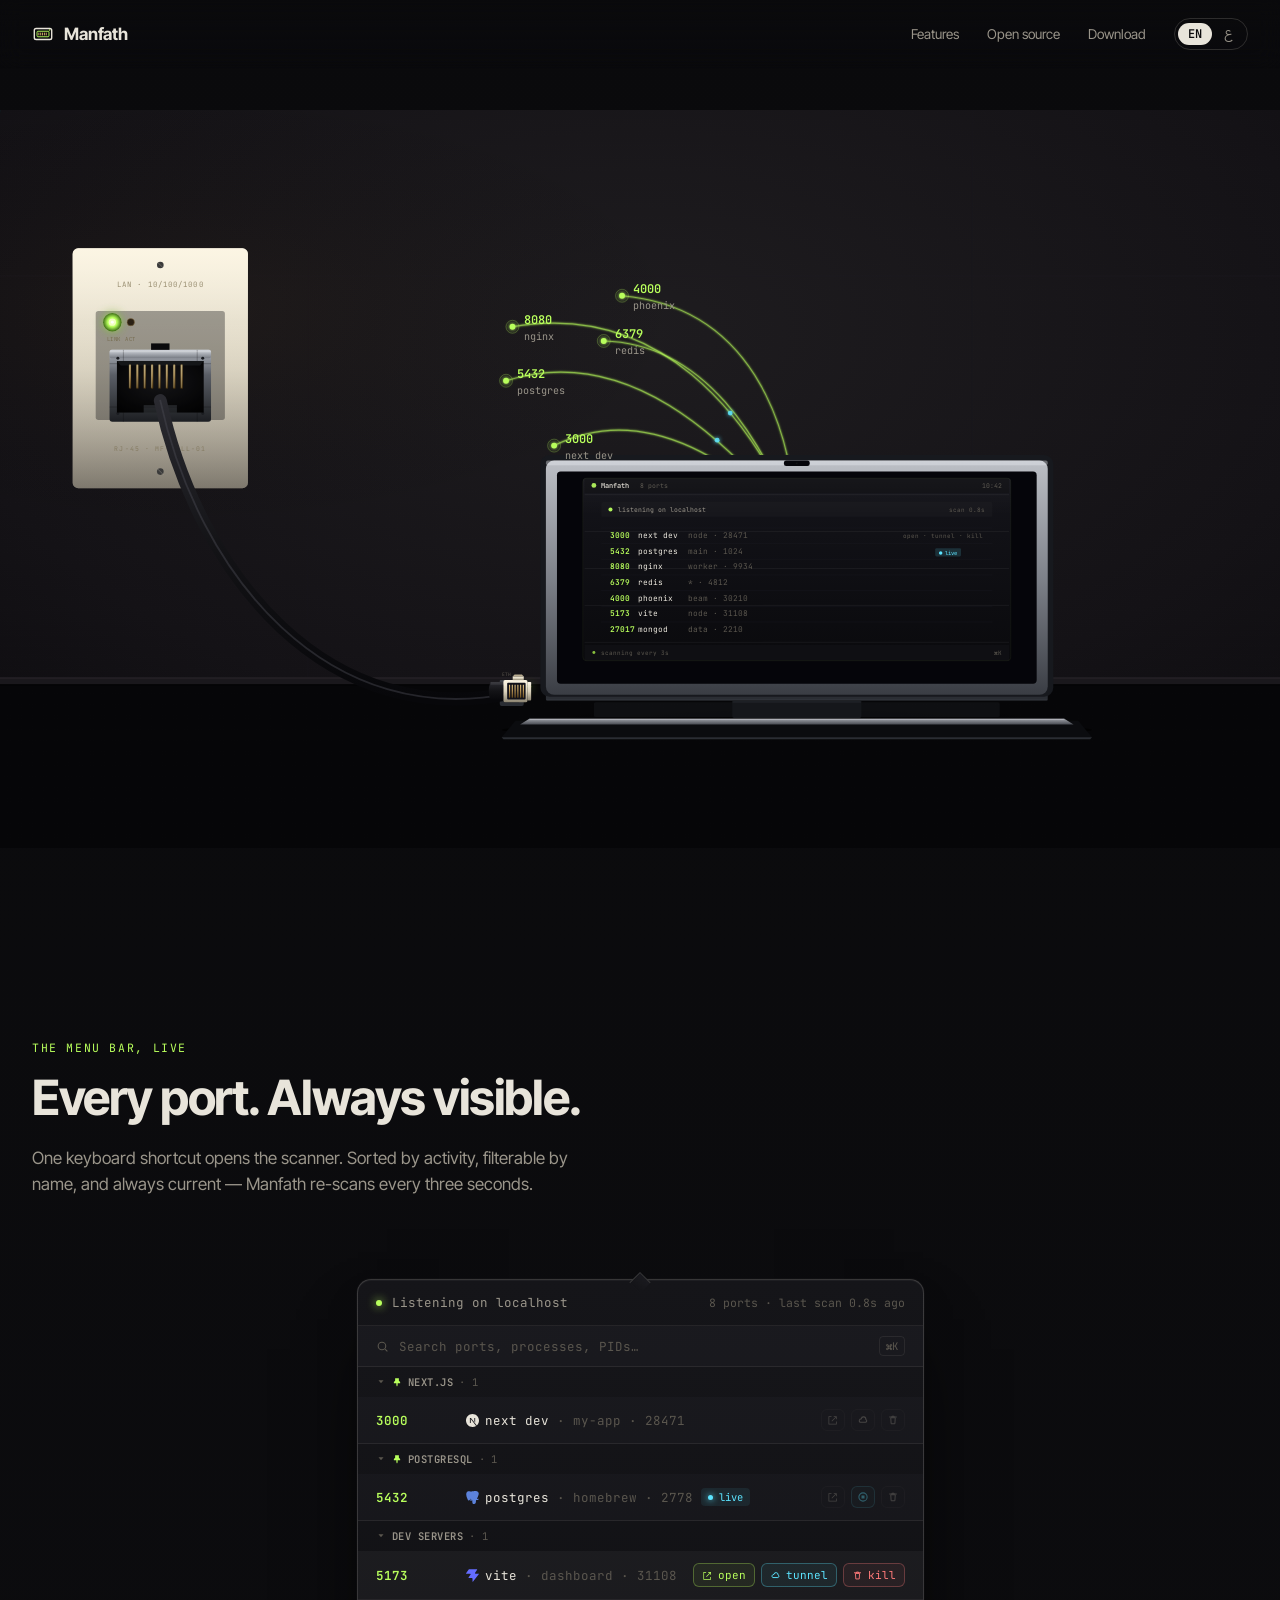
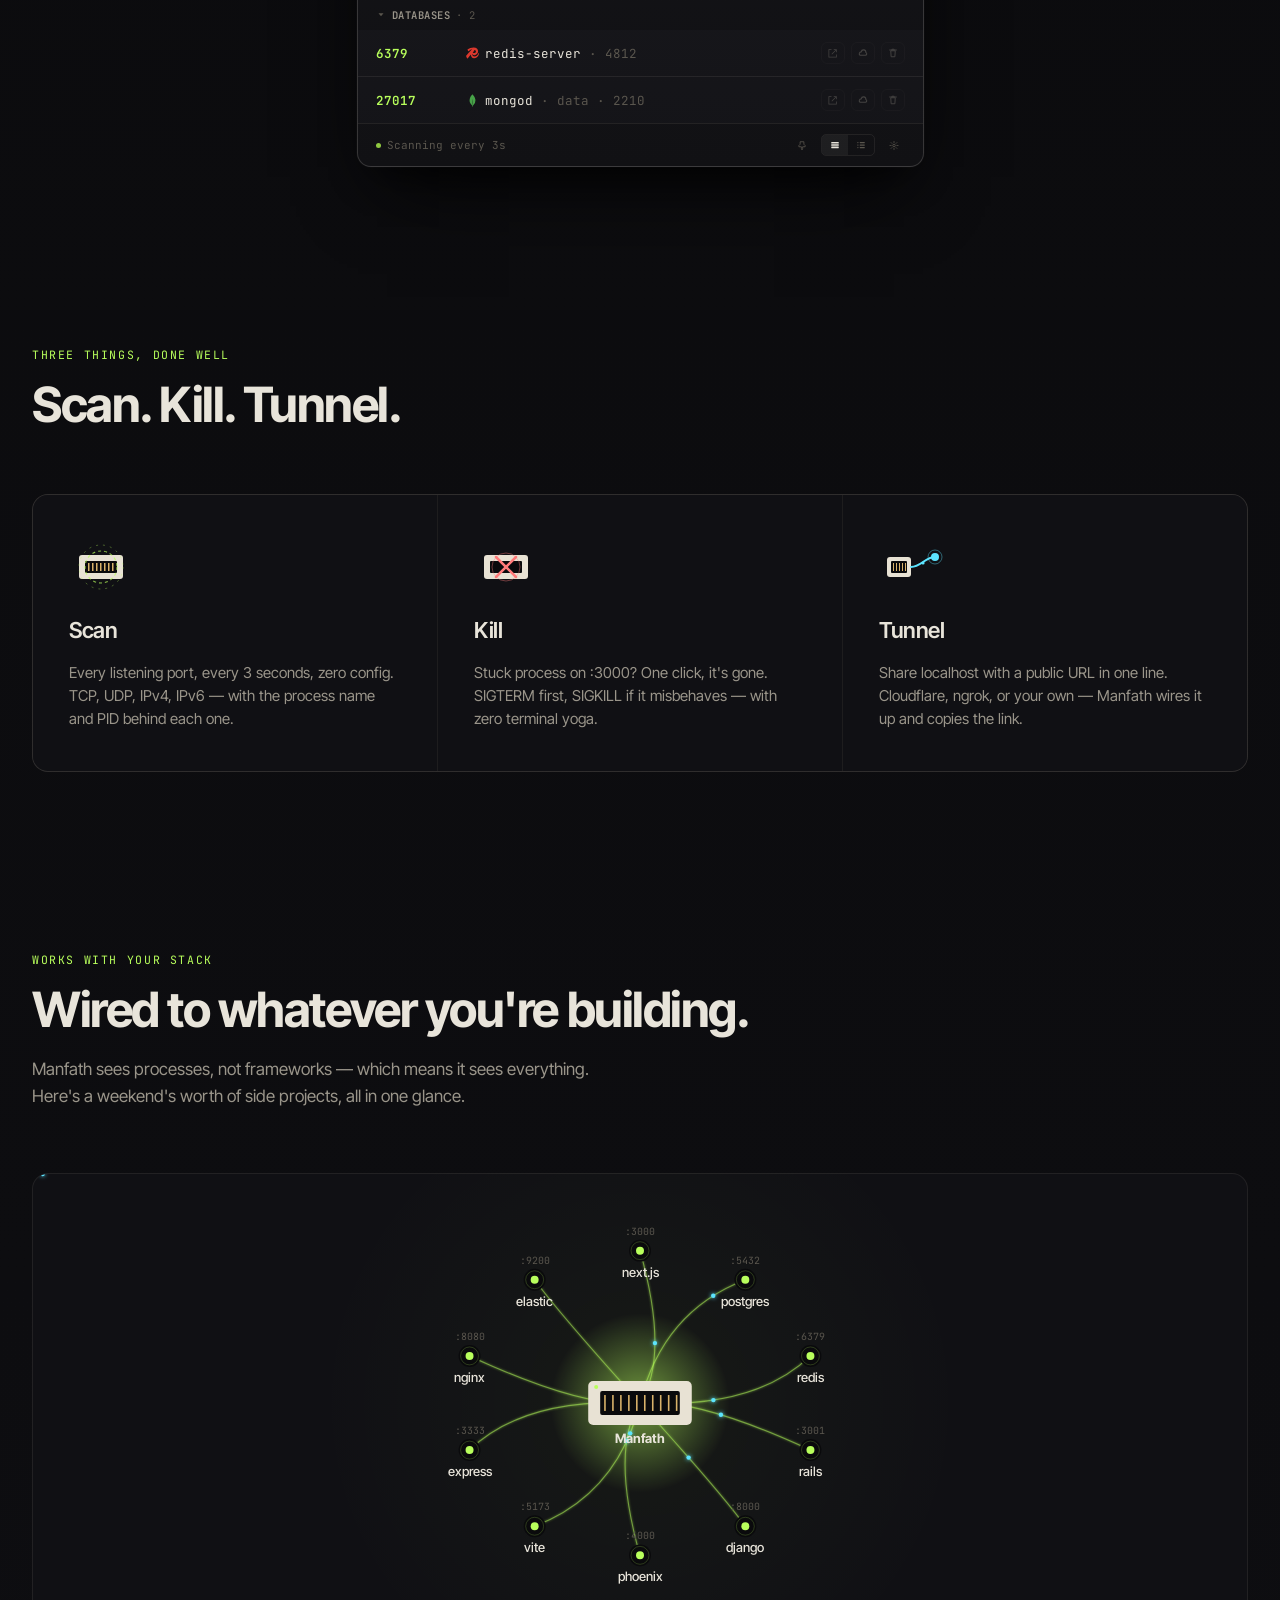
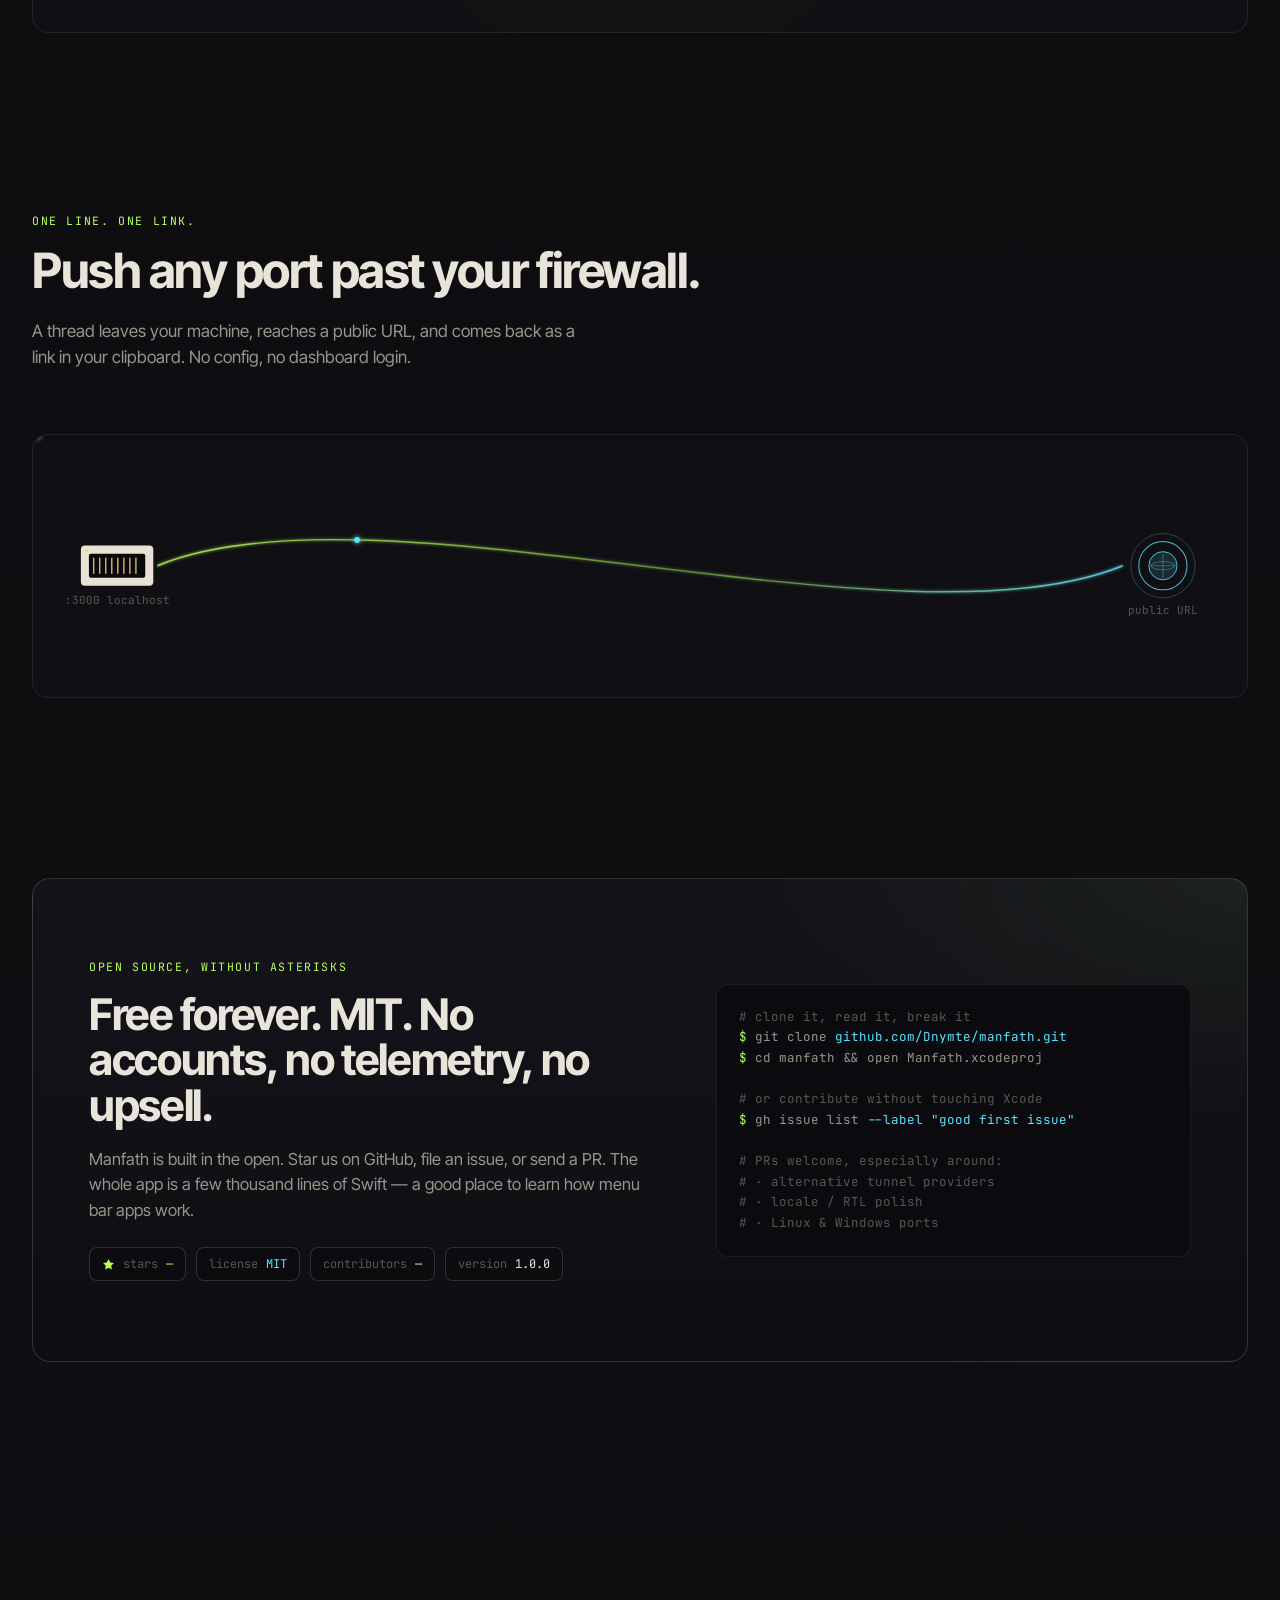
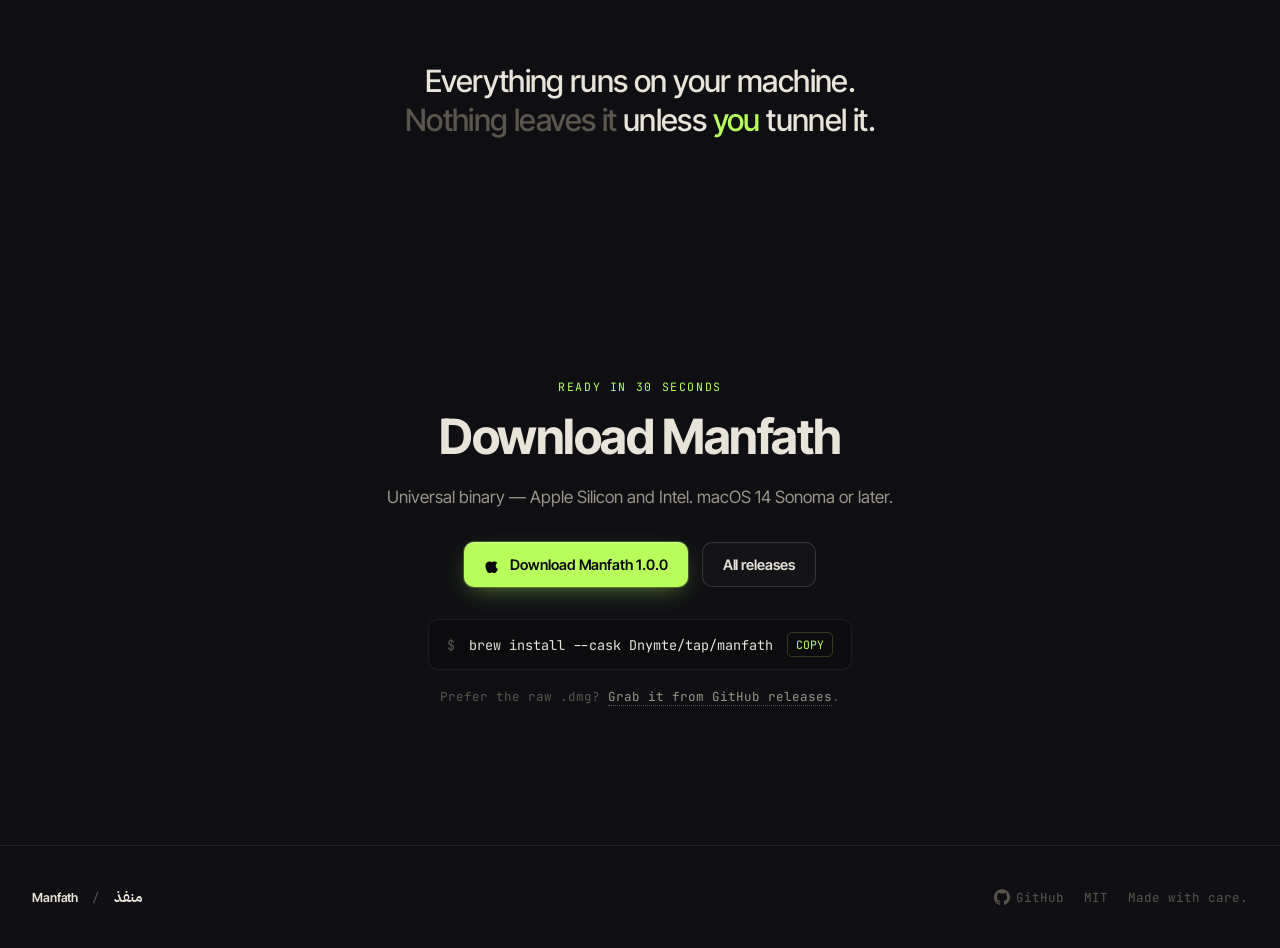
==== commit ada9df8e: "Polish pass: classifier hardening, ⌘K kill shortcut, landing page wiring - Classifier: runtime check" ====
--- a/web/index.html
+++ b/web/index.html
@@ -37,7 +37,6 @@
   </div>
 </nav>
 
-<!-- ═════════════════ HERO ═════════════════ -->
 <section class="hero">
   <div class="hero-stage">
     <div class="hero-copy" id="heroCopy">
@@ -53,7 +52,7 @@
           <svg width="16" height="16" viewBox="0 0 24 24" fill="currentColor" aria-hidden="true"><path d="M17.6 13.3c0-2.9 2.3-4.2 2.4-4.3-1.3-1.9-3.4-2.2-4.1-2.2-1.7-.2-3.4 1-4.3 1-.9 0-2.3-1-3.8-1-1.9 0-3.7 1.1-4.7 2.9-2 3.5-.5 8.7 1.4 11.5 1 1.4 2.1 3 3.6 2.9 1.5-.1 2-.9 3.8-.9s2.2.9 3.8.9c1.6 0 2.6-1.4 3.5-2.8 1.1-1.6 1.6-3.2 1.6-3.2-.1 0-3.2-1.2-3.2-4.8zM14.7 5.1c.8-1 1.4-2.4 1.2-3.8-1.2.1-2.6.8-3.4 1.8-.8.9-1.4 2.3-1.2 3.7 1.3.1 2.7-.7 3.4-1.7z"/></svg>
           <span data-i18n="hero.cta.download">Download for Mac</span>
         </a>
-        <a class="btn btn-ghost" href="#oss">
+        <a class="btn btn-ghost" href="https://github.com/Dnymte/manfath" target="_blank" rel="noopener">
           <svg width="16" height="16" viewBox="0 0 24 24" fill="currentColor" aria-hidden="true"><path d="M12 .5C5.37.5 0 5.87 0 12.5c0 5.3 3.44 9.8 8.21 11.39.6.11.82-.26.82-.58 0-.29-.01-1.04-.02-2.05-3.34.72-4.04-1.61-4.04-1.61-.55-1.39-1.34-1.76-1.34-1.76-1.09-.74.08-.73.08-.73 1.2.08 1.84 1.24 1.84 1.24 1.07 1.84 2.81 1.31 3.5 1 .11-.78.42-1.31.76-1.61-2.66-.3-5.47-1.33-5.47-5.93 0-1.31.47-2.38 1.24-3.22-.12-.31-.54-1.53.12-3.18 0 0 1.01-.32 3.3 1.23a11.5 11.5 0 016 0c2.29-1.55 3.3-1.23 3.3-1.23.66 1.65.24 2.87.12 3.18.77.84 1.24 1.91 1.24 3.22 0 4.61-2.81 5.62-5.49 5.92.43.37.81 1.1.81 2.22 0 1.6-.01 2.89-.01 3.28 0 .32.22.7.83.58C20.56 22.3 24 17.8 24 12.5 24 5.87 18.63.5 12 .5z"/></svg>
           <span data-i18n="hero.cta.github">View on GitHub</span>
         </a>
@@ -285,6 +284,11 @@
         <rect x="-47" y="-8" width="94" height="56" fill="black" opacity=".22"/>
         <path d="M -55 -18 L 55 -18" stroke="#fff" stroke-width=".8" stroke-opacity=".3"/>
       </g>
+
+<!-- ═════ THREAD LAYER — drawn BEFORE the laptop so threads fan out
+     from behind the screen, not on top of the chassis. Populated by JS. ═════ -->
+      <g id="threads"></g>
+      <g id="packets"></g>
 
       <!-- ═════ LAPTOP — clean front-facing silver laptop with tilted lid ═════ -->
       <g id="laptop" transform="translate(870 540)">
@@ -450,10 +454,8 @@
           <circle cx="10" cy="1" r="1.2" fill="#2a2014" stroke="#6a5030" stroke-width=".3"/>
         </g>
       </g>
-<!-- ═════ THREAD LAYER — threads fan OUT from laptop screen ═════ -->
-      <g id="threads"></g>
+<!-- Node labels stay on top so port numbers/names overlay the laptop edge. -->
       <g id="nodeLabels"></g>
-      <g id="packets"></g>
 
       <!-- ═════ CABLE — single curved path from wall outlet to laptop port ═════ -->
       <path id="cablePath" d="M 180 315 C 220 500, 360 680, 570 630" stroke="url(#jacket)" stroke-width="14" fill="none" stroke-linecap="round" stroke-linejoin="round"/>
@@ -489,7 +491,7 @@
   </div>
 </section>
 
-<!-- ═════════════════ DASHBOARD ═════════════════ -->
+
 <section class="block" id="dashboard">
   <div class="wrap">
     <div class="reveal">
@@ -649,7 +651,6 @@
   </div>
 </section>
 
-<!-- ═════════════════ FEATURES ═════════════════ -->
 <section class="block" id="features" style="padding-top:40px">
   <div class="wrap">
     <div class="reveal">
@@ -711,7 +712,6 @@
   </div>
 </section>
 
-<!-- ═════════════════ THREADS DIAGRAM ═════════════════ -->
 <section class="block" id="stack" style="padding-top:40px">
   <div class="wrap">
     <div class="reveal">
@@ -733,7 +733,6 @@
   </div>
 </section>
 
-<!-- ═════════════════ TUNNEL DEMO ═════════════════ -->
 <section class="block" id="tunnel" style="padding-top:40px">
   <div class="wrap">
     <div class="reveal">
@@ -742,7 +741,7 @@
       <p class="sect-sub" data-i18n="tun.sub">A thread leaves your machine, reaches a public URL, and comes back as a link in your clipboard. No config, no dashboard login.</p>
     </div>
     <div class="tunnel-demo reveal">
-      <svg id="tunnelSvg" viewBox="0 0 1200 260" preserveAspectRatio="none" aria-hidden="true"></svg>
+      <svg id="tunnelSvg" viewBox="0 0 1200 260" preserveAspectRatio="xMidYMid meet" aria-hidden="true"></svg>
       <div class="toast" id="tunnelToast">
         <span class="tick">
           <svg width="8" height="8" viewBox="0 0 12 12" fill="none" stroke="currentColor" stroke-width="2"><path d="M2 6l3 3 5-6"/></svg>
@@ -753,7 +752,6 @@
   </div>
 </section>
 
-<!-- ═════════════════ OSS ═════════════════ -->
 <section class="block" id="oss" style="padding-top:40px">
   <div class="wrap">
     <div class="oss reveal">
@@ -792,7 +790,6 @@
   </div>
 </section>
 
-<!-- ═════════════════ PRIVACY ═════════════════ -->
 <section class="block" style="padding:60px 0 0">
   <div class="wrap">
     <p class="privacy reveal">
@@ -805,7 +802,6 @@
   </div>
 </section>
 
-<!-- ═════════════════ DOWNLOAD ═════════════════ -->
 <section class="block download" id="download">
   <div class="wrap">
     <div class="reveal">
@@ -813,11 +809,11 @@
       <h2 class="sect" data-i18n="dl.title">Download Manfath</h2>
       <p class="sect-sub" style="margin:0 auto" data-i18n="dl.sub">Universal binary — Apple Silicon and Intel. macOS 12 Monterey or later.</p>
       <div class="download-row" style="margin-top:32px">
-        <a class="btn btn-primary" href="#">
+        <a class="btn btn-primary" href="https://github.com/Dnymte/manfath/releases/latest" target="_blank" rel="noopener">
           <svg width="16" height="16" viewBox="0 0 24 24" fill="currentColor" aria-hidden="true"><path d="M17.6 13.3c0-2.9 2.3-4.2 2.4-4.3-1.3-1.9-3.4-2.2-4.1-2.2-1.7-.2-3.4 1-4.3 1-.9 0-2.3-1-3.8-1-1.9 0-3.7 1.1-4.7 2.9-2 3.5-.5 8.7 1.4 11.5 1 1.4 2.1 3 3.6 2.9 1.5-.1 2-.9 3.8-.9s2.2.9 3.8.9c1.6 0 2.6-1.4 3.5-2.8 1.1-1.6 1.6-3.2 1.6-3.2-.1 0-3.2-1.2-3.2-4.8z"/></svg>
-          <span data-i18n="dl.primary">Download Manfath 1.0.2</span>
+          <span data-i18n="dl.primary">Download Manfath 1.0.0</span>
         </a>
-        <a class="btn btn-ghost" href="#"><span data-i18n="dl.releases">All releases</span></a>
+        <a class="btn btn-ghost" href="https://github.com/Dnymte/manfath/releases" target="_blank" rel="noopener"><span data-i18n="dl.releases">All releases</span></a>
       </div>
       <div class="brew" role="region" aria-label="Homebrew install command">
         <span class="dollar">$</span>
@@ -826,13 +822,12 @@
       </div>
       <div class="fine">
         <span data-i18n="dl.fine1">Prefer the raw .dmg?</span>
-        <a href="#" data-i18n="dl.fine2">Grab it from GitHub releases</a>.
+        <a href="https://github.com/Dnymte/manfath/releases" target="_blank" rel="noopener" data-i18n="dl.fine2">Grab it from GitHub releases</a>.
       </div>
     </div>
   </div>
 </section>
 
-<!-- ═════════════════ FOOTER ═════════════════ -->
 <footer>
   <div class="marks">
     <span class="en">Manfath</span>
@@ -840,9 +835,11 @@
     <span class="ar">منفذ</span>
   </div>
   <div class="links">
-    <a href="#">GitHub</a>
-    <a href="#">Twitter / X</a>
-    <a href="#">MIT</a>
+    <a href="https://github.com/Dnymte/manfath" target="_blank" rel="noopener" aria-label="GitHub">
+      <svg width="16" height="16" viewBox="0 0 24 24" fill="currentColor" aria-hidden="true"><path d="M12 .5C5.37.5 0 5.87 0 12.5c0 5.3 3.44 9.8 8.21 11.39.6.11.82-.26.82-.58 0-.29-.01-1.04-.02-2.05-3.34.72-4.04-1.61-4.04-1.61-.55-1.39-1.34-1.76-1.34-1.76-1.09-.74.08-.73.08-.73 1.2.08 1.84 1.24 1.84 1.24 1.07 1.84 2.81 1.31 3.5 1 .11-.78.42-1.31.76-1.61-2.66-.3-5.47-1.33-5.47-5.93 0-1.31.47-2.38 1.24-3.22-.12-.31-.54-1.53.12-3.18 0 0 1.01-.32 3.3 1.23a11.5 11.5 0 016 0c2.29-1.55 3.3-1.23 3.3-1.23.66 1.65.24 2.87.12 3.18.77.84 1.24 1.91 1.24 3.22 0 4.61-2.81 5.62-5.49 5.92.43.37.81 1.1.81 2.22 0 1.6-.01 2.89-.01 3.28 0 .32.22.7.83.58C20.56 22.3 24 17.8 24 12.5 24 5.87 18.63.5 12 .5z"/></svg>
+      <span>GitHub</span>
+    </a>
+    <a href="https://github.com/Dnymte/manfath/blob/main/LICENSE" target="_blank" rel="noopener">MIT</a>
     <span data-i18n="foot.made">Made with care.</span>
   </div>
 </footer>
--- a/web/assets/css/styles.css
+++ b/web/assets/css/styles.css
@@ -60,9 +60,11 @@
   .brand{display:flex;align-items:center;gap:10px;font-weight:700;letter-spacing:-.01em}
   .brand-mark{width:22px;height:22px;display:block}
   .brand-name{font-size:17px}
-  .brand-ar{font-family:var(--arabic);font-weight:600;color:var(--ink-dim);font-size:15px;margin-inline-start:4px}
-  html[dir="rtl"] .brand-ar{color:var(--ink);font-weight:700;font-size:17px}
-  html[dir="rtl"] .brand-name{color:var(--ink-dim);font-weight:500;font-size:15px}
+  /* In LTR (English) we show the Latin name only; in RTL the Arabic
+     name takes its place. No "Manfath  منفذ" double-up. */
+  .brand-ar{font-family:var(--arabic);font-weight:700;color:var(--ink);font-size:17px;margin-inline-start:4px;display:none}
+  html[dir="rtl"] .brand-ar{display:inline}
+  html[dir="rtl"] .brand-name{display:none}
 
   .nav-links{display:flex;align-items:center;gap:28px;font-size:13.5px;color:var(--ink-dim)}
   .nav-links a:hover{color:var(--ink)}
@@ -120,11 +122,10 @@
     min-height:600px;
   }
   .hero-svg{
-    /* Anchor left + scale to ~78% so the hero-copy column on the
-       right gets real breathing room. The text floats over the
-       remaining space without fighting the laptop illustration. */
-    position:absolute;inset:0 auto 0 0;
-    width:78%;height:100%;
+    /* Full-bleed: wall + floor cover the entire hero area. The
+       hero-copy floats on top with backdrop-blur for legibility. */
+    position:absolute;inset:0;
+    width:100%;height:100%;
     display:block;
   }
   .hero-copy{
@@ -163,10 +164,15 @@
   }
   .hero-eyebrow .dot{width:6px;height:6px;border-radius:50%;background:var(--amber);box-shadow:0 0 10px var(--amber)}
   h1.hero-title{
-    font-size:clamp(36px, 5.6vw, 72px);
-    font-weight:700;letter-spacing:-.035em;line-height:.98;
+    /* `min(8vw, 72px)` makes the phrase scale linearly with the
+       viewport up to a 72px cap. The 28px floor keeps the title
+       substantial on phones; "Kill what you don't need." just fits
+       at 28px / 6vw on 390px-wide screens. */
+    font-size:clamp(28px, 6vw, 72px);
+    font-weight:700;letter-spacing:-.035em;line-height:1;
     margin:0 0 22px;
     text-wrap:balance;
+    overflow-wrap:break-word;
   }
   html[dir="rtl"] h1.hero-title{font-family:var(--arabic);letter-spacing:0;line-height:1.15}
   h1 .lg-amber{color:var(--amber)}
@@ -181,11 +187,40 @@
     margin-top:16px;font-family:var(--mono);font-size:12px;color:var(--ink-faint);
   }
 
-  @media (max-width:900px){
-    .hero-copy{position:relative;top:0;left:0;padding:0 24px;max-width:none}
-    html[dir="rtl"] .hero-copy{right:0;left:0;padding:0 24px}
+  @media (max-width:1024px){
+    .hero-copy{
+      position:relative;top:0;left:0;right:0;
+      padding:24px;
+      max-width:none;
+      box-sizing:border-box;
+      background:transparent;            /* solid card chrome reads heavy on small screens */
+      backdrop-filter:none;
+      -webkit-backdrop-filter:none;
+      border:0;box-shadow:none;
+      /* Mobile reveal doesn't depend on the laptop animation chain —
+         show the copy immediately so a slow JS run doesn't leave a
+         blank screen. */
+      opacity:1 !important;
+      transform:none !important;
+    }
+    html[dir="rtl"] .hero-copy{right:0;left:0;padding:24px}
     .hero-stage{height:auto;min-height:0;display:flex;flex-direction:column-reverse}
-    .hero-svg{position:relative;width:100%;inset:auto;height:60vh;min-height:380px}
+    .hero-svg{
+      /* The SVG's viewBox is 1400×800 (7:4). Matching the container
+         to the same aspect means the laptop scene fills it edge-to-edge
+         with no letterbox bands above or below. Width-driven so the
+         scene scales naturally with the device width. */
+      position:relative;width:100%;inset:auto;
+      aspect-ratio:7/4;
+      height:auto;min-height:0;
+    }
+    /* `preserveAspectRatio` swap (slice → meet on mobile) lives in
+       hero.js — `preserveAspectRatio` is an SVG attribute, not CSS. */
+  }
+  @media (max-width:480px){
+    .hero-copy{padding:18px}
+    .hero-eyebrow{font-size:11px}
+    .hero-sub{font-size:15px}
   }
 
   /* ─── section shell ─── */
@@ -408,8 +443,11 @@
 
   /* ─── tunnel demo ─── */
   .tunnel-demo{
-    margin-top:64px;
-    height:260px;position:relative;
+    margin-top:64px;position:relative;
+    /* Use aspect-ratio so the demo stays proportional at every width.
+       Was a fixed 260px which crushed everything horizontally on phones. */
+    aspect-ratio: 1200 / 260;
+    min-height:200px;
     border:1px solid var(--line);border-radius:16px;overflow:hidden;
     background:var(--bg-1);
   }
@@ -421,6 +459,17 @@
     padding:10px 14px;border-radius:8px;display:flex;align-items:center;gap:10px;
     opacity:0;transition:opacity .4s, transform .5s cubic-bezier(.2,.9,.2,1);
     box-shadow:0 12px 40px -10px rgba(92,228,255,.2);
+    max-width:calc(100% - 32px);
+  }
+  /* Phones don't have room for a 4.6:1 strip — restack the demo into
+     a square-ish frame so the laptop, toast, and URL node all stay
+     readable without sub-pixel hairlines. */
+  @media (max-width:640px){
+    .tunnel-demo{
+      aspect-ratio: 5 / 4;
+      min-height:340px;
+    }
+    .toast{font-size:11px;padding:8px 10px;gap:8px}
   }
   .toast.in{opacity:1;transform:translate(-50%,-50%)}
   .toast .tick{width:14px;height:14px;border-radius:50%;border:1.5px solid var(--cyan);display:inline-flex;align-items:center;justify-content:center}
@@ -500,8 +549,10 @@
   footer .marks .en{font-family:var(--serif);font-weight:600;letter-spacing:-.01em}
   footer .marks .ar{font-family:var(--arabic);font-weight:600;font-size:15px}
   footer .sep{color:var(--ink-faint)}
-  footer .links{display:flex;gap:20px}
+  footer .links{display:flex;gap:20px;align-items:center}
+  footer .links a{display:inline-flex;align-items:center;gap:6px}
   footer .links a:hover{color:var(--ink)}
+  footer .links a svg{display:block}
 
   /* ─── scroll reveal ─── */
   .reveal{opacity:0;transform:translateY(18px);transition:opacity .8s ease, transform .8s cubic-bezier(.2,.8,.2,1)}
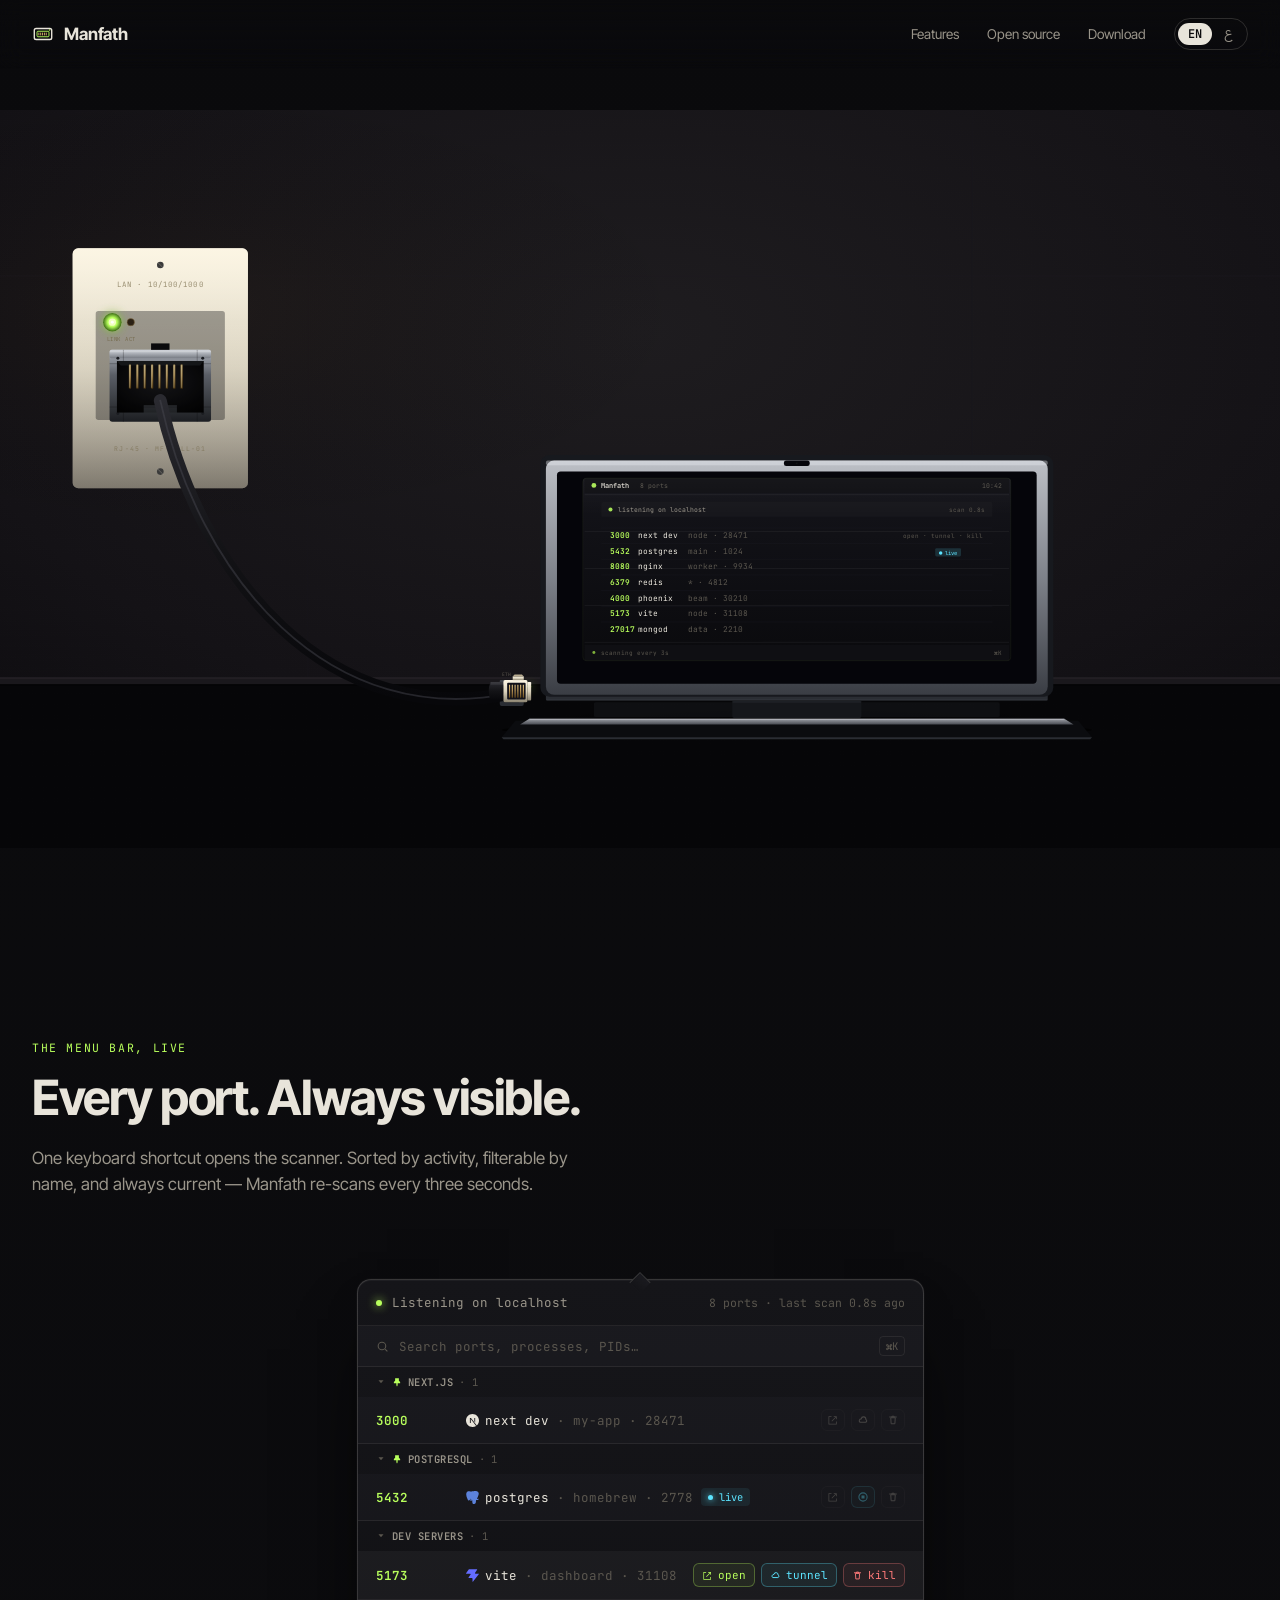
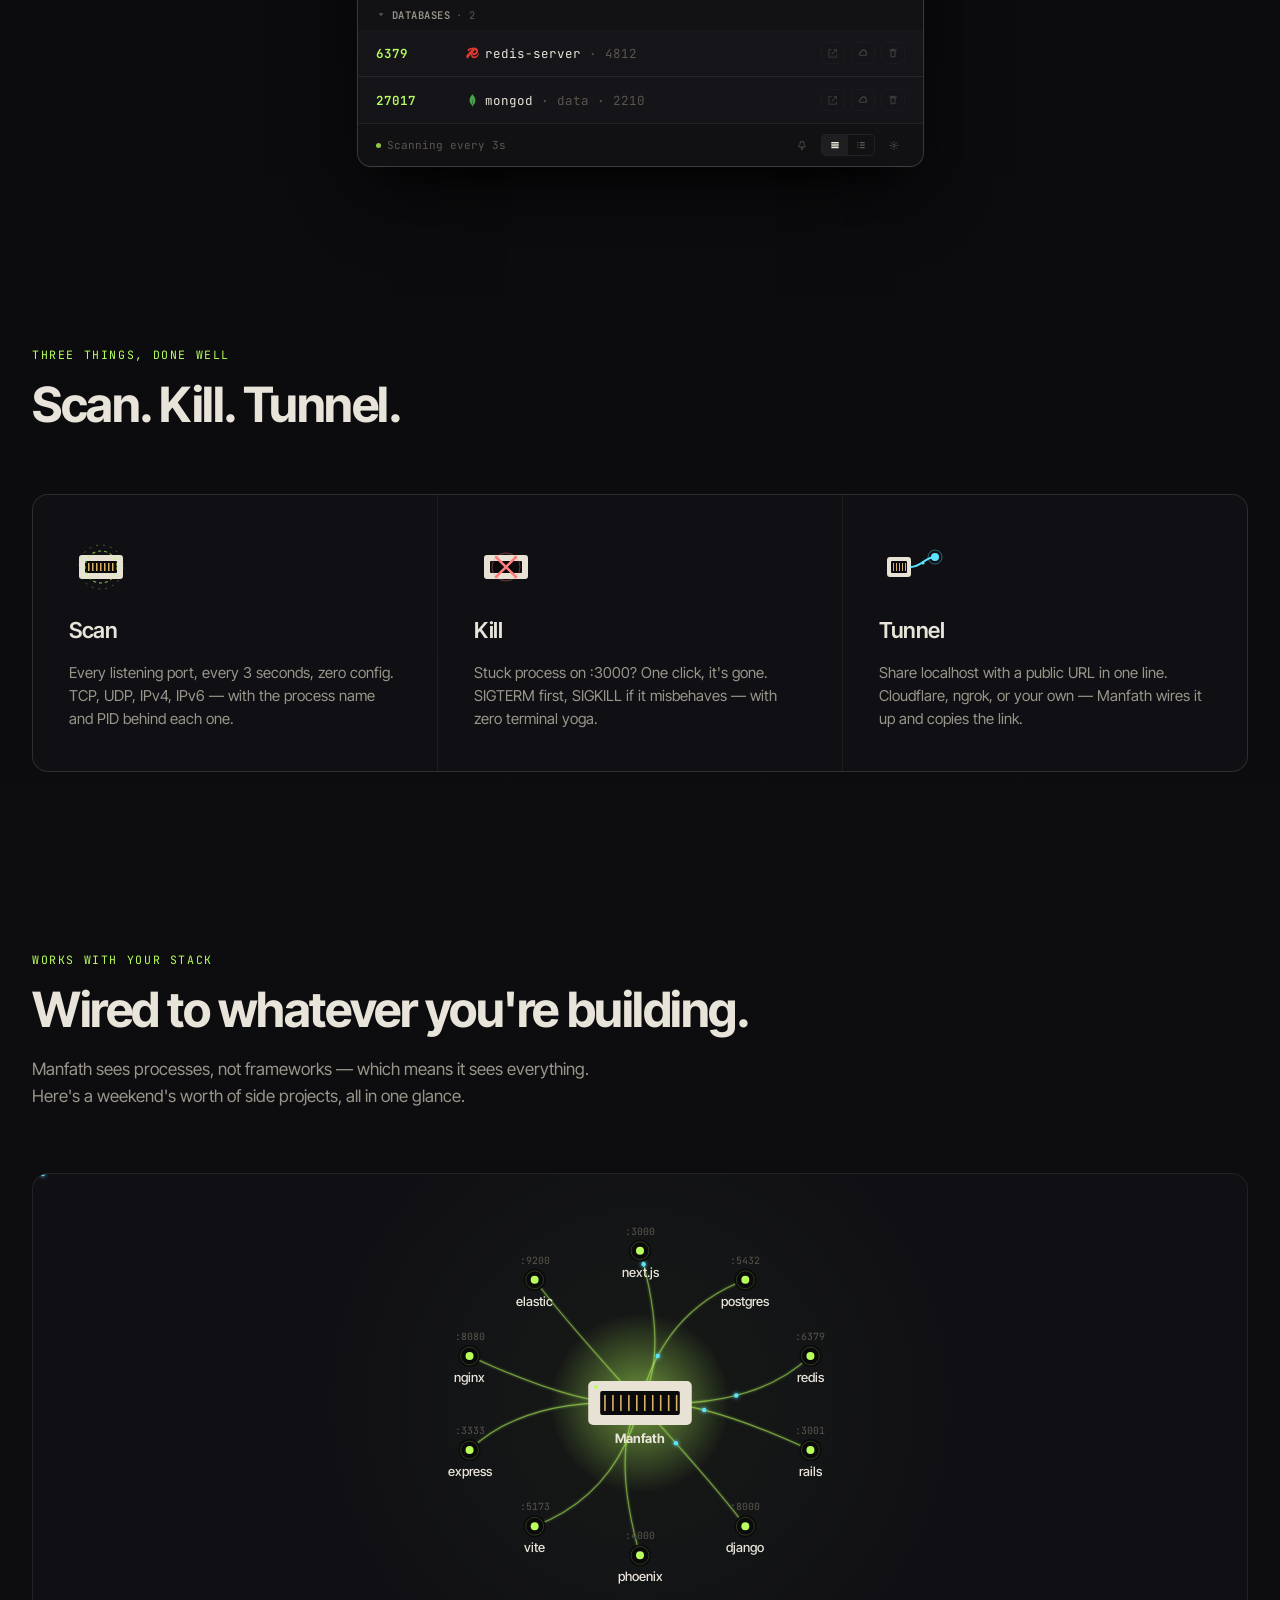
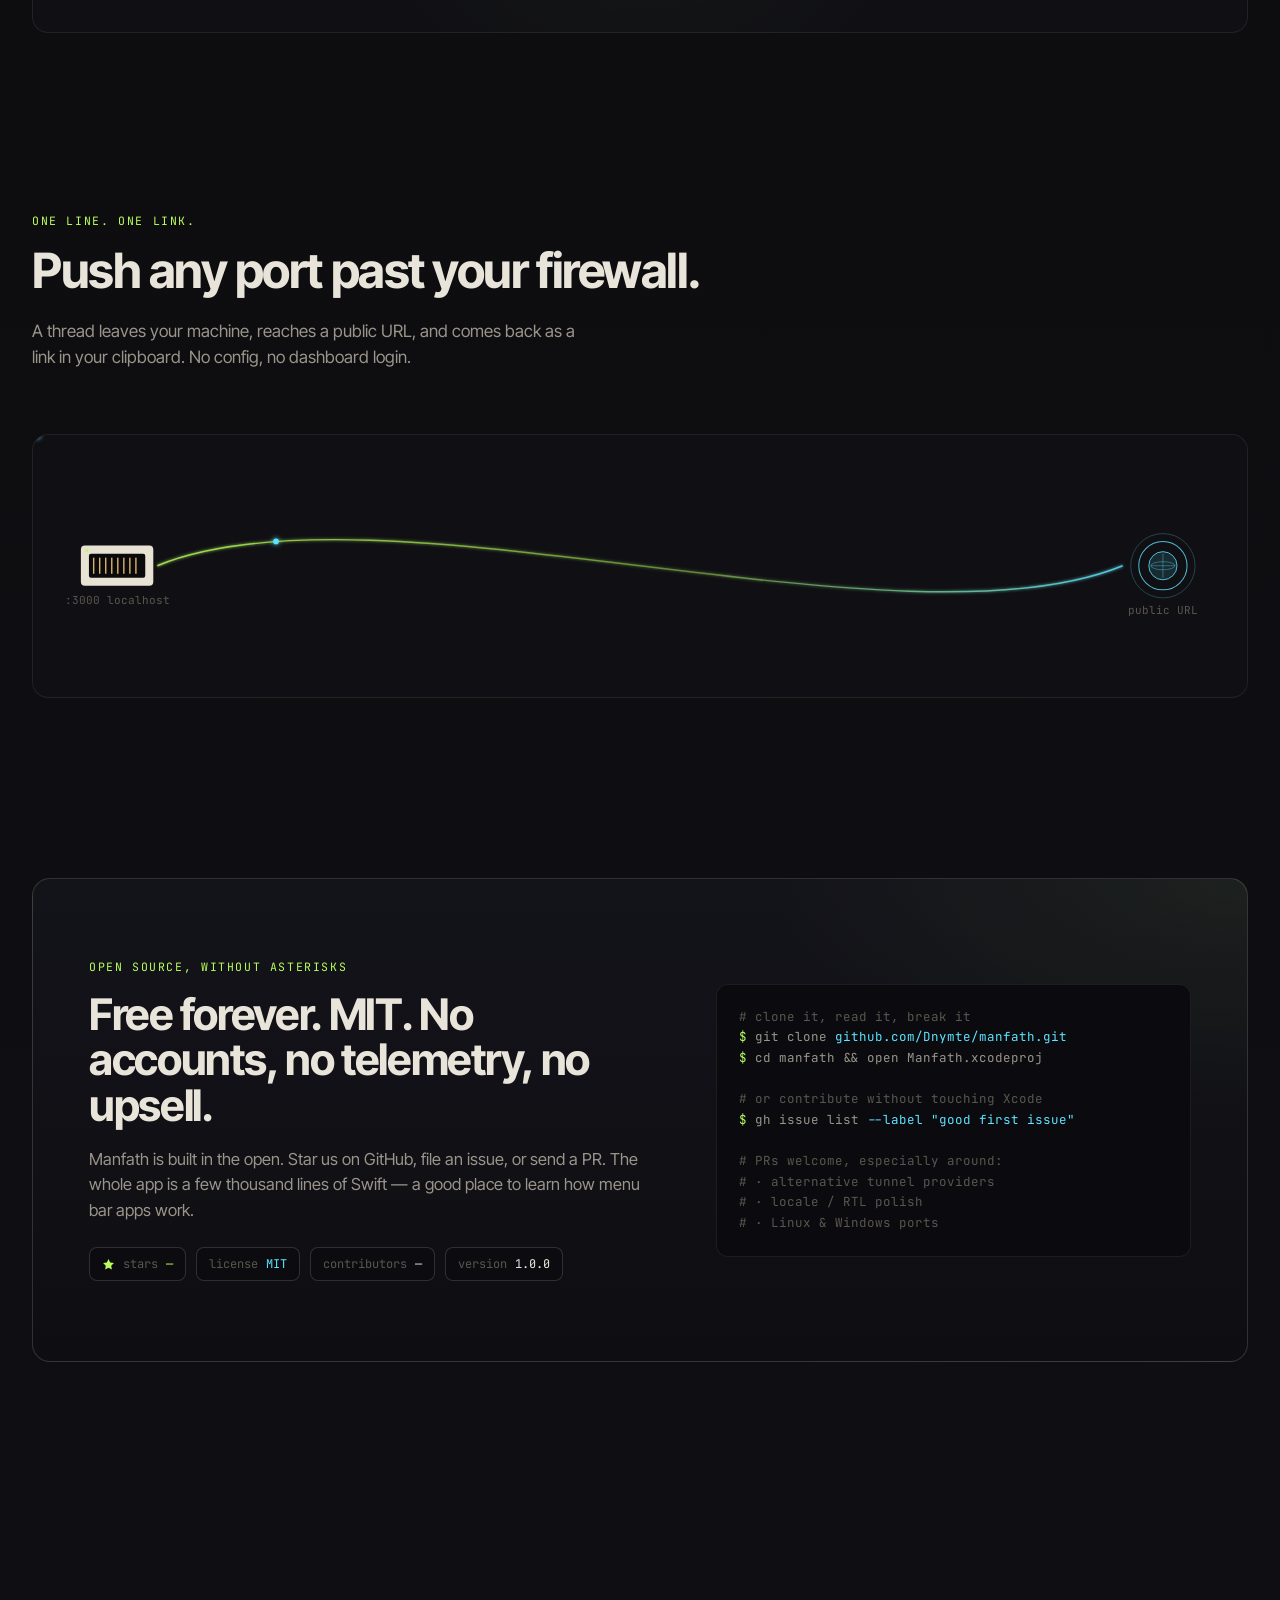
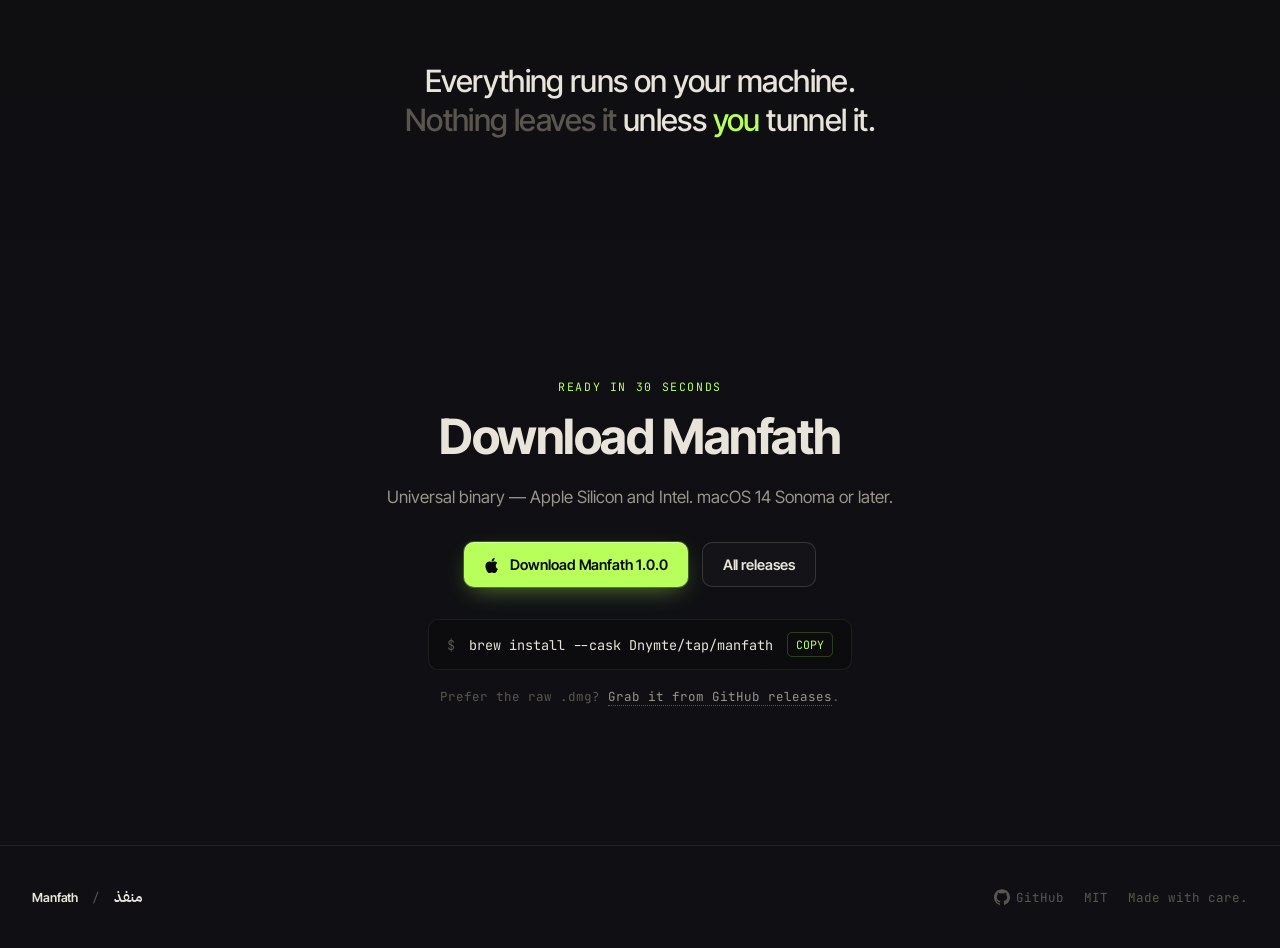
==== commit 4e8482ce: "web: favicon, SEO, OG image, smooth scroll, mobile fixes Adds discoverability + share-worthy assets " ====
--- a/web/index.html
+++ b/web/index.html
@@ -3,7 +3,60 @@
 <head>
 <meta charset="utf-8" />
 <meta name="viewport" content="width=device-width, initial-scale=1" />
-<title>Manfath — See every port. Kill what you don't need. Share the rest.</title>
+<meta name="theme-color" content="#0a0a0c" />
+
+<title id="docTitle">Manfath — See every port. Kill what you don't need. Share the rest.</title>
+<meta id="metaDesc" name="description" content="Free, open-source macOS menu bar app that shows every localhost port — scan, kill, and tunnel in one click. No accounts, no telemetry." />
+<meta name="keywords" content="macOS, menu bar, localhost, ports, lsof, tunnel, ngrok, cloudflared, developer tools, open source" />
+<meta name="author" content="Manfath contributors" />
+<link rel="canonical" href="https://manfath.dev/" />
+
+<!-- Localized alternates -->
+<link rel="alternate" hreflang="en" href="https://manfath.dev/" />
+<link rel="alternate" hreflang="ar" href="https://manfath.dev/?lang=ar" />
+<link rel="alternate" hreflang="x-default" href="https://manfath.dev/" />
+
+<!-- Favicons -->
+<link rel="icon" type="image/svg+xml" href="assets/favicon.svg" />
+<link rel="apple-touch-icon" href="assets/apple-touch-icon.png" />
+<link rel="mask-icon" href="assets/favicon.svg" color="#b8ff5c" />
+
+<!-- Open Graph -->
+<meta property="og:type" content="website" />
+<meta property="og:site_name" content="Manfath" />
+<meta property="og:title" content="Manfath — See every port. Kill what you don't need. Share the rest." />
+<meta property="og:description" content="Free, open-source macOS menu bar app that shows every localhost port — scan, kill, and tunnel in one click." />
+<meta property="og:url" content="https://manfath.dev/" />
+<meta property="og:image" content="https://manfath.dev/assets/og.png" />
+<meta property="og:image:width" content="1200" />
+<meta property="og:image:height" content="630" />
+<meta property="og:image:alt" content="Manfath — see every port, kill what you don't need, share the rest." />
+<meta property="og:locale" content="en_US" />
+<meta property="og:locale:alternate" content="ar_SA" />
+
+<!-- Twitter / X -->
+<meta name="twitter:card" content="summary_large_image" />
+<meta name="twitter:title" content="Manfath — See every port. Kill what you don't need. Share the rest." />
+<meta name="twitter:description" content="Free, open-source macOS menu bar app that shows every localhost port — scan, kill, and tunnel in one click." />
+<meta name="twitter:image" content="https://manfath.dev/assets/og.png" />
+
+<!-- Schema.org -->
+<script type="application/ld+json">
+{
+  "@context": "https://schema.org",
+  "@type": "SoftwareApplication",
+  "name": "Manfath",
+  "operatingSystem": "macOS 14+",
+  "applicationCategory": "DeveloperApplication",
+  "url": "https://manfath.dev/",
+  "downloadUrl": "https://github.com/Dnymte/manfath/releases/latest",
+  "softwareVersion": "1.0.0",
+  "license": "https://github.com/Dnymte/manfath/blob/main/LICENSE",
+  "description": "Free, open-source macOS menu bar app that shows every localhost port — scan, kill, and tunnel in one click.",
+  "offers": { "@type": "Offer", "price": "0", "priceCurrency": "USD" }
+}
+</script>
+
 <link rel="preconnect" href="https://fonts.googleapis.com">
 <link rel="preconnect" href="https://fonts.gstatic.com" crossorigin>
 <link href="https://fonts.googleapis.com/css2?family=Inter+Tight:wght@400;500;600;700;800&family=JetBrains+Mono:wght@400;500;600&family=IBM+Plex+Sans+Arabic:wght@400;500;600;700&display=swap" rel="stylesheet">
@@ -810,7 +863,7 @@
       <p class="sect-sub" style="margin:0 auto" data-i18n="dl.sub">Universal binary — Apple Silicon and Intel. macOS 12 Monterey or later.</p>
       <div class="download-row" style="margin-top:32px">
         <a class="btn btn-primary" href="https://github.com/Dnymte/manfath/releases/latest" target="_blank" rel="noopener">
-          <svg width="16" height="16" viewBox="0 0 24 24" fill="currentColor" aria-hidden="true"><path d="M17.6 13.3c0-2.9 2.3-4.2 2.4-4.3-1.3-1.9-3.4-2.2-4.1-2.2-1.7-.2-3.4 1-4.3 1-.9 0-2.3-1-3.8-1-1.9 0-3.7 1.1-4.7 2.9-2 3.5-.5 8.7 1.4 11.5 1 1.4 2.1 3 3.6 2.9 1.5-.1 2-.9 3.8-.9s2.2.9 3.8.9c1.6 0 2.6-1.4 3.5-2.8 1.1-1.6 1.6-3.2 1.6-3.2-.1 0-3.2-1.2-3.2-4.8z"/></svg>
+          <svg width="16" height="16" viewBox="0 0 24 24" fill="currentColor" aria-hidden="true"><path d="M17.6 13.3c0-2.9 2.3-4.2 2.4-4.3-1.3-1.9-3.4-2.2-4.1-2.2-1.7-.2-3.4 1-4.3 1-.9 0-2.3-1-3.8-1-1.9 0-3.7 1.1-4.7 2.9-2 3.5-.5 8.7 1.4 11.5 1 1.4 2.1 3 3.6 2.9 1.5-.1 2-.9 3.8-.9s2.2.9 3.8.9c1.6 0 2.6-1.4 3.5-2.8 1.1-1.6 1.6-3.2 1.6-3.2-.1 0-3.2-1.2-3.2-4.8zM14.7 5.1c.8-1 1.4-2.4 1.2-3.8-1.2.1-2.6.8-3.4 1.8-.8.9-1.4 2.3-1.2 3.7 1.3.1 2.7-.7 3.4-1.7z"/></svg>
           <span data-i18n="dl.primary">Download Manfath 1.0.0</span>
         </a>
         <a class="btn btn-ghost" href="https://github.com/Dnymte/manfath/releases" target="_blank" rel="noopener"><span data-i18n="dl.releases">All releases</span></a>
--- a/web/assets/css/styles.css
+++ b/web/assets/css/styles.css
@@ -23,6 +23,13 @@
     --arabic: 'IBM Plex Sans Arabic', system-ui, sans-serif;
   }
   *{box-sizing:border-box}
+  html{
+    /* In-page anchor jumps animate smoothly. The fixed nav is ~70px
+       tall, so scroll-padding-top keeps headings clear of it. */
+    scroll-behavior:smooth;
+    scroll-padding-top:80px;
+  }
+  @media (prefers-reduced-motion:reduce){ html{scroll-behavior:auto} }
   html,body{margin:0;padding:0;background:var(--bg-0);color:var(--ink);font-family:var(--serif);-webkit-font-smoothing:antialiased;text-rendering:optimizeLegibility;}
   body{
     background:
@@ -188,10 +195,19 @@
   }
 
   @media (max-width:1024px){
+    /* Belt-and-suspenders against horizontal overflow: explicit width
+       caps + overflow:hidden on the hero shell so neither the laptop
+       SVG nor the copy can push the page wider than the viewport. */
+    .hero{overflow-x:clip;max-width:100vw}
+    .hero-stage{
+      height:auto;min-height:0;
+      display:flex;flex-direction:column-reverse;
+      width:100%;max-width:100%;overflow:hidden;
+    }
     .hero-copy{
       position:relative;top:0;left:0;right:0;
       padding:24px;
-      max-width:none;
+      width:100%;max-width:100%;min-width:0;
       box-sizing:border-box;
       background:transparent;            /* solid card chrome reads heavy on small screens */
       backdrop-filter:none;
@@ -204,18 +220,19 @@
       transform:none !important;
     }
     html[dir="rtl"] .hero-copy{right:0;left:0;padding:24px}
-    .hero-stage{height:auto;min-height:0;display:flex;flex-direction:column-reverse}
     .hero-svg{
       /* The SVG's viewBox is 1400×800 (7:4). Matching the container
          to the same aspect means the laptop scene fills it edge-to-edge
          with no letterbox bands above or below. Width-driven so the
          scene scales naturally with the device width. */
-      position:relative;width:100%;inset:auto;
+      position:relative;width:100%;max-width:100%;inset:auto;
       aspect-ratio:7/4;
       height:auto;min-height:0;
     }
     /* `preserveAspectRatio` swap (slice → meet on mobile) lives in
        hero.js — `preserveAspectRatio` is an SVG attribute, not CSS. */
+    .hero-sub{max-width:100%}
+    .hero-title{max-width:100%;overflow-wrap:break-word}
   }
   @media (max-width:480px){
     .hero-copy{padding:18px}
@@ -227,7 +244,7 @@
   section.block{
     position:relative;padding:140px 0;
   }
-  @media (max-width:640px){ section.block{padding:100px 0} }
+  @media (max-width:640px){ section.block{padding:64px 0} }
   .eyebrow{
     font-family:var(--mono);font-size:11.5px;letter-spacing:.14em;text-transform:uppercase;
     color:var(--amber);margin-bottom:18px;display:block;
@@ -562,3 +579,40 @@
   @media (prefers-reduced-motion:reduce){
     *,*::before,*::after{animation-duration:.001s !important; animation-delay:0s !important; transition-duration:.001s !important}
   }
+
+  /* ─── mobile popover compaction ───
+     Phones don't have room for the desktop popover at 1:1; scale text
+     and paddings down so it reads at narrow widths without a horizontal
+     scrollbar. We also let the proc column truncate so long process
+     names don't push the action pills off the row. */
+  @media (max-width:640px){
+    .popover{font-size:11px;border-radius:12px}
+    .pop-head{padding:10px 14px}
+    .pop-head-title{font-size:11.5px;gap:8px}
+    .pop-head-meta{font-size:10.5px}
+    .pop-search{padding:8px 14px;font-size:11.5px}
+    .pop-search .kbd{font-size:9.5px}
+    .pop-section-head{padding:6px 14px;font-size:9.5px}
+    .row{padding:10px 14px;gap:10px;grid-template-columns:54px 1fr auto;font-size:11.5px}
+    .row .port-num{font-size:11.5px}
+    .row .proc{
+      min-width:0;
+      overflow:hidden;text-overflow:ellipsis;white-space:nowrap;
+    }
+    .row .proc .brand{width:11px;height:11px}
+    .row .proc .dim{margin-inline-start:6px}
+    .row .actions{gap:4px;opacity:1}
+    .pill,.pill-icon{padding:3px 6px;font-size:10px}
+    .pill svg,.pill-icon svg{width:11px;height:11px}
+    .tunnel-badge{font-size:9.5px;padding:1px 5px}
+    .pop-foot{padding:8px 14px;font-size:11px}
+    .dashboard-wrap{margin-top:32px;perspective:none}
+  }
+
+  /* Trim vertical breathing room on mobile so the tunnel section
+     doesn't leave a giant gap below the dashboard popover. The desktop
+     `padding-top:40px` overrides on each section already collapse the
+     gap; mobile just needed the section block padding (above) reduced. */
+  @media (max-width:640px){
+    .tunnel-demo{margin-top:32px;min-height:280px}
+  }
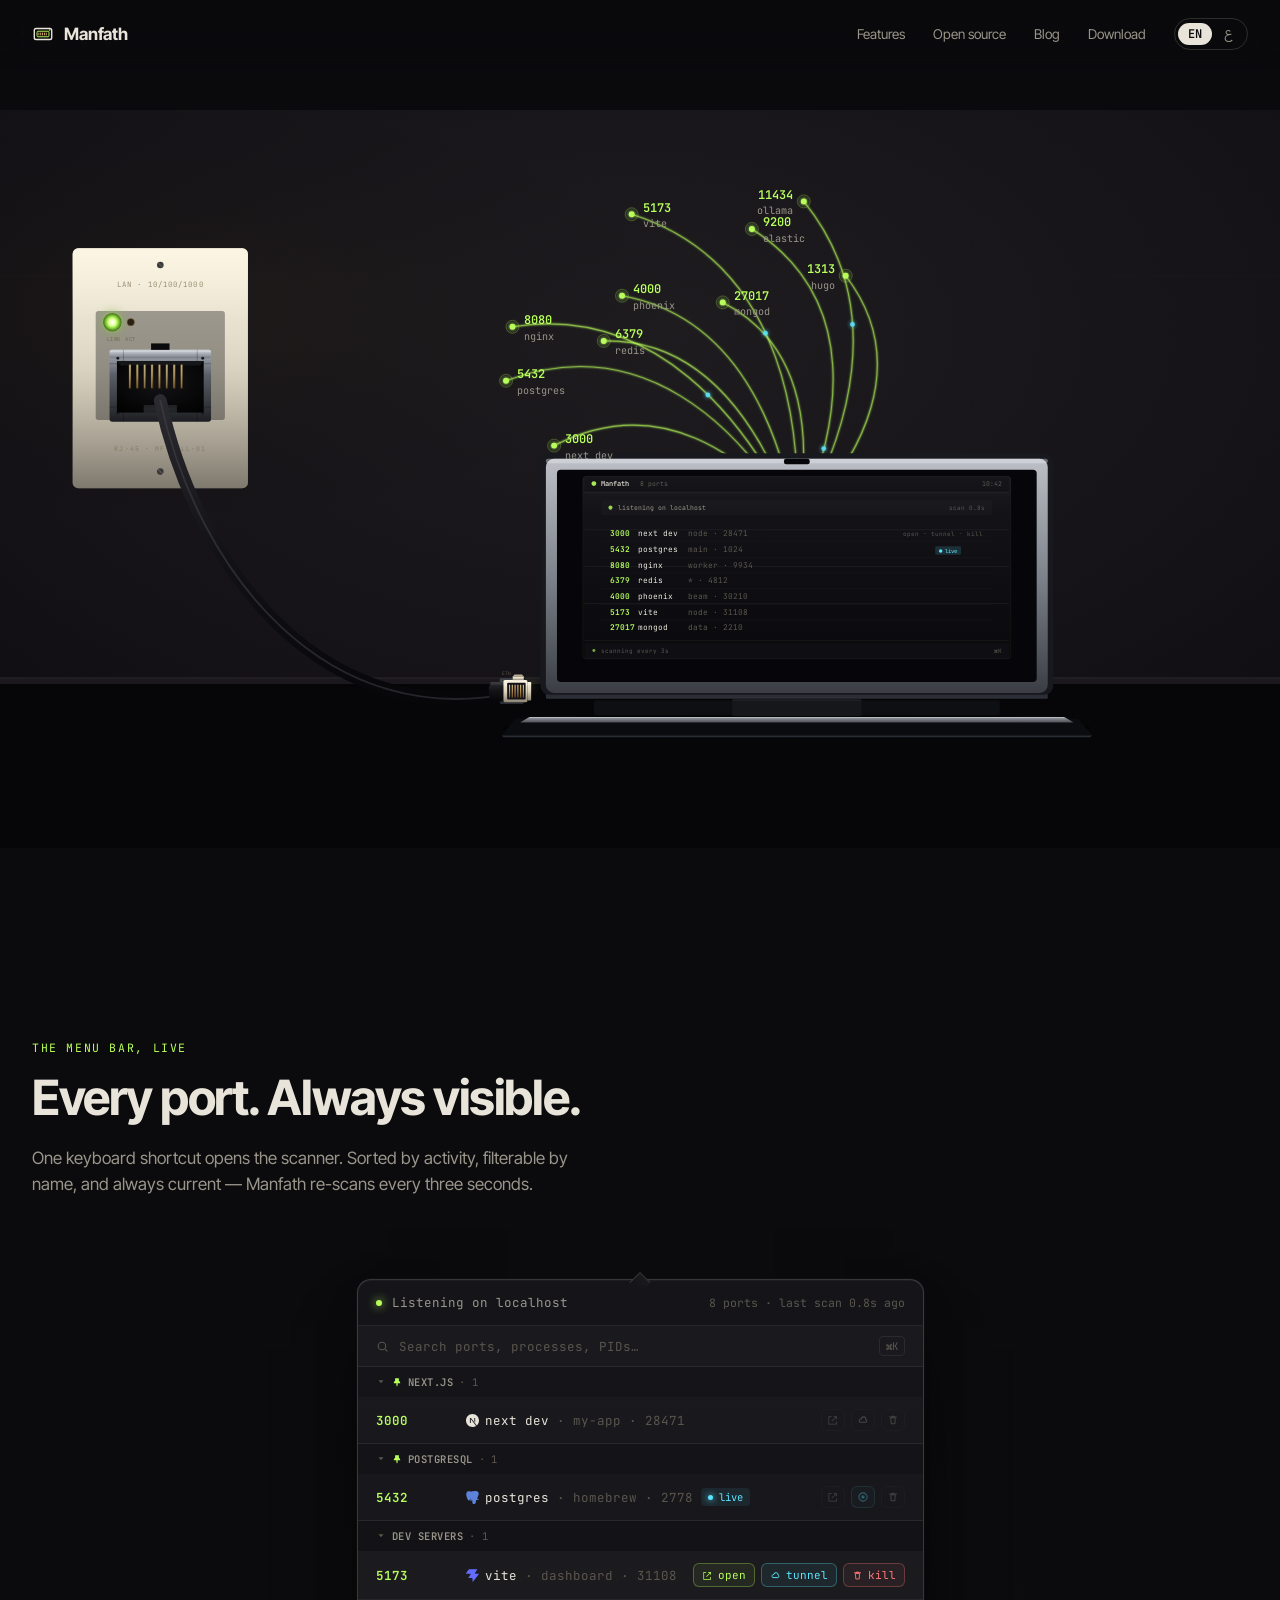
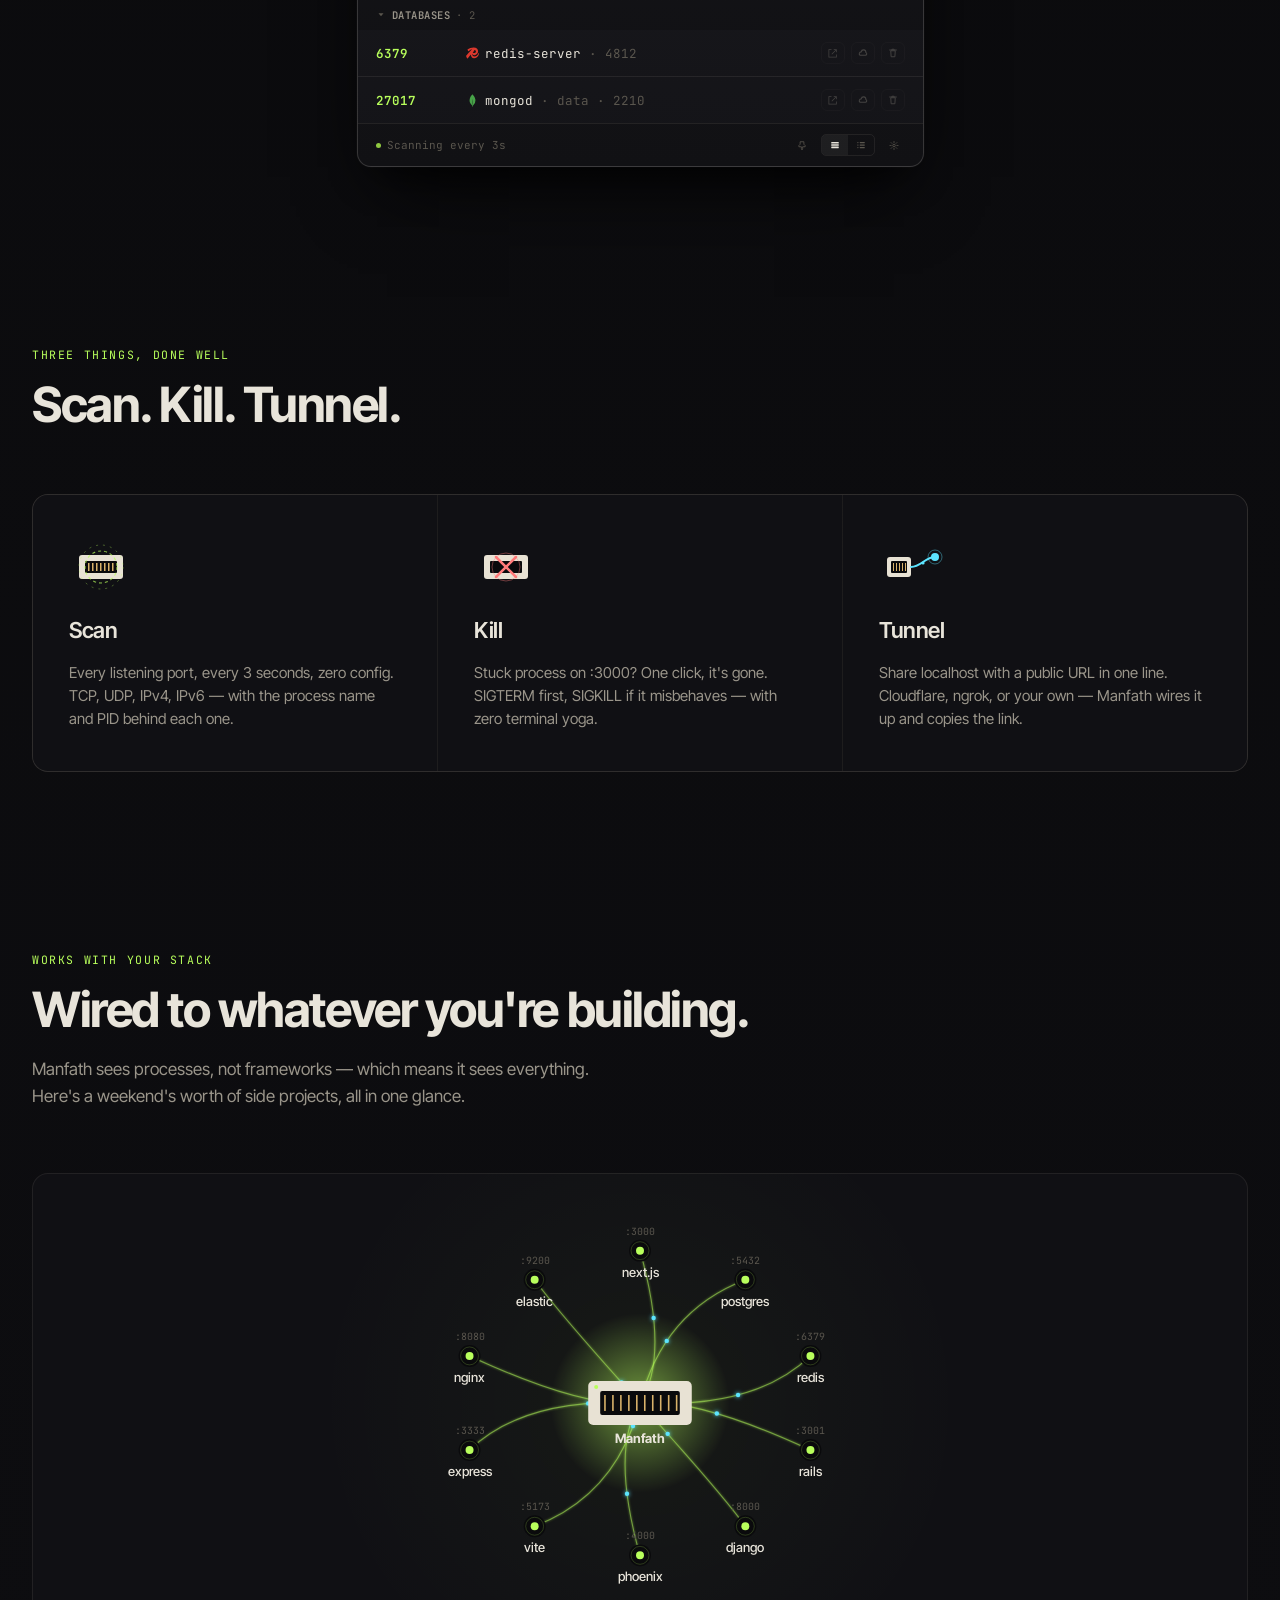
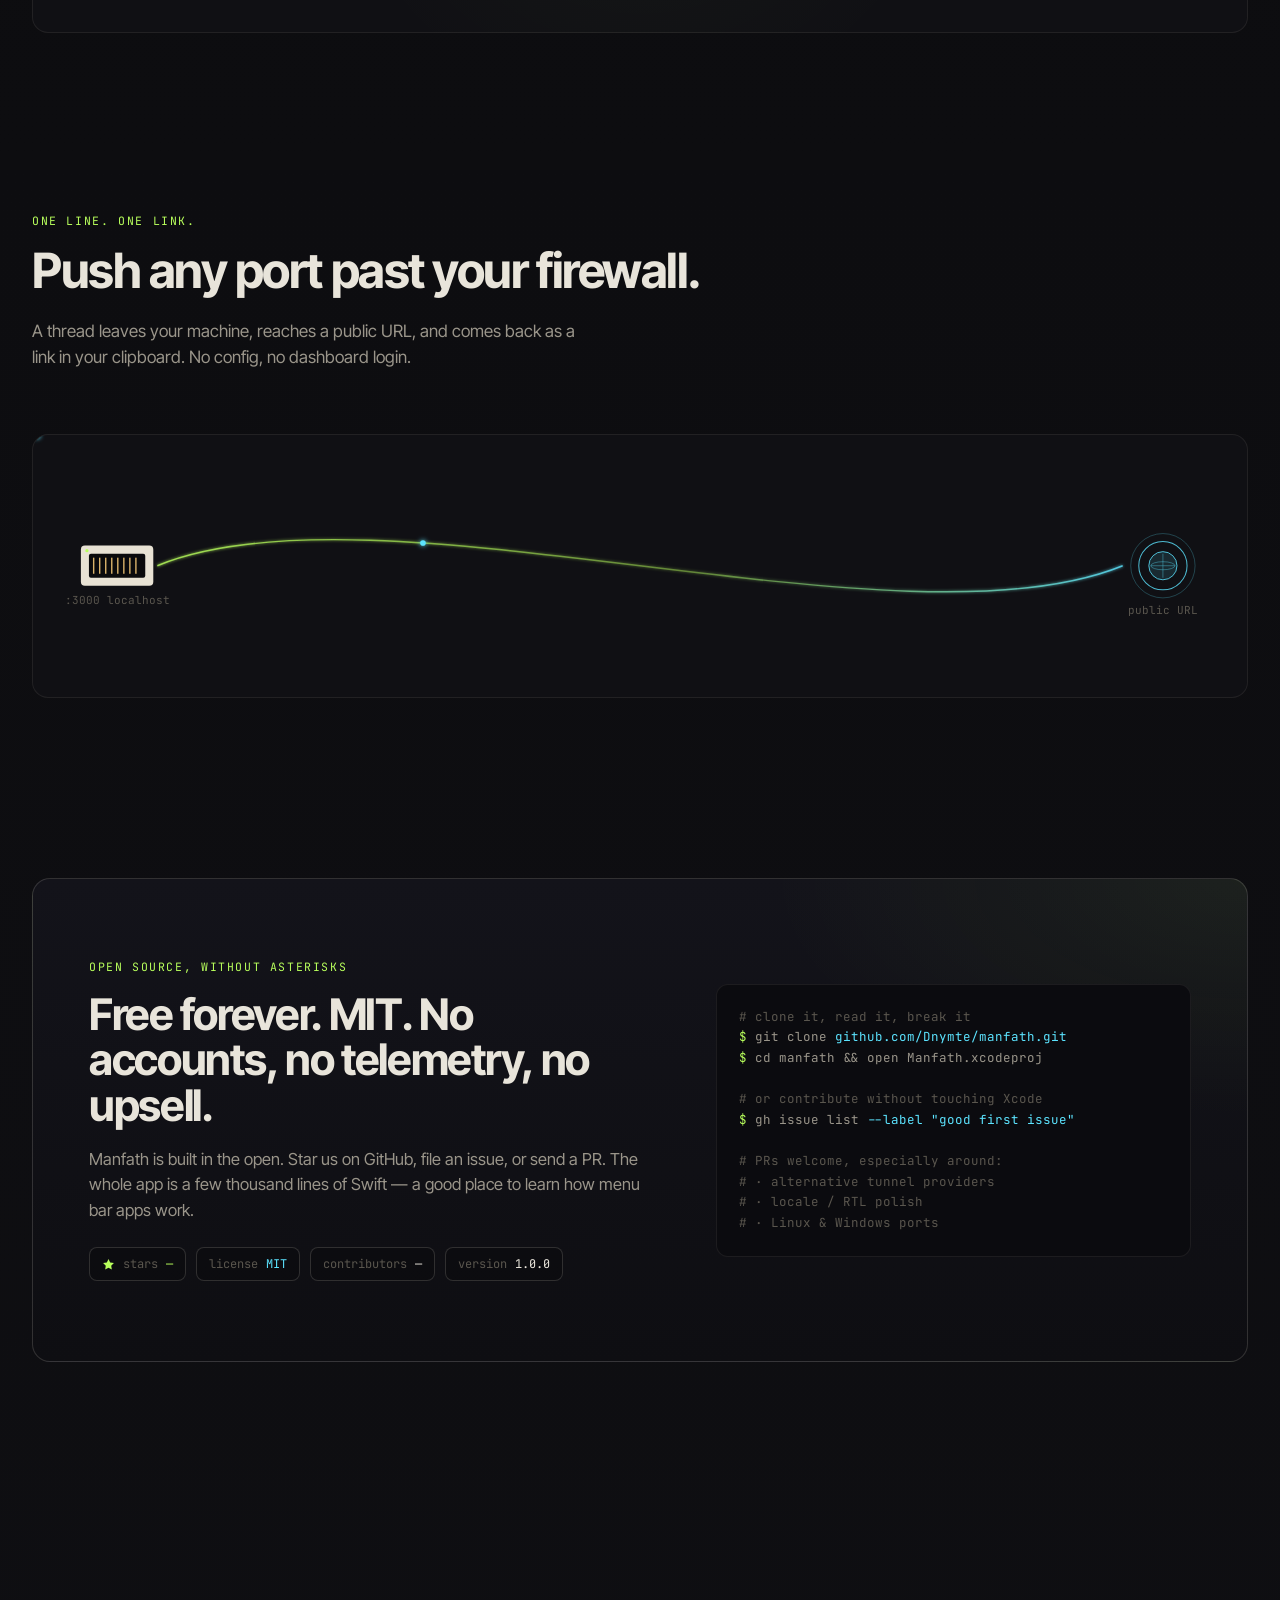
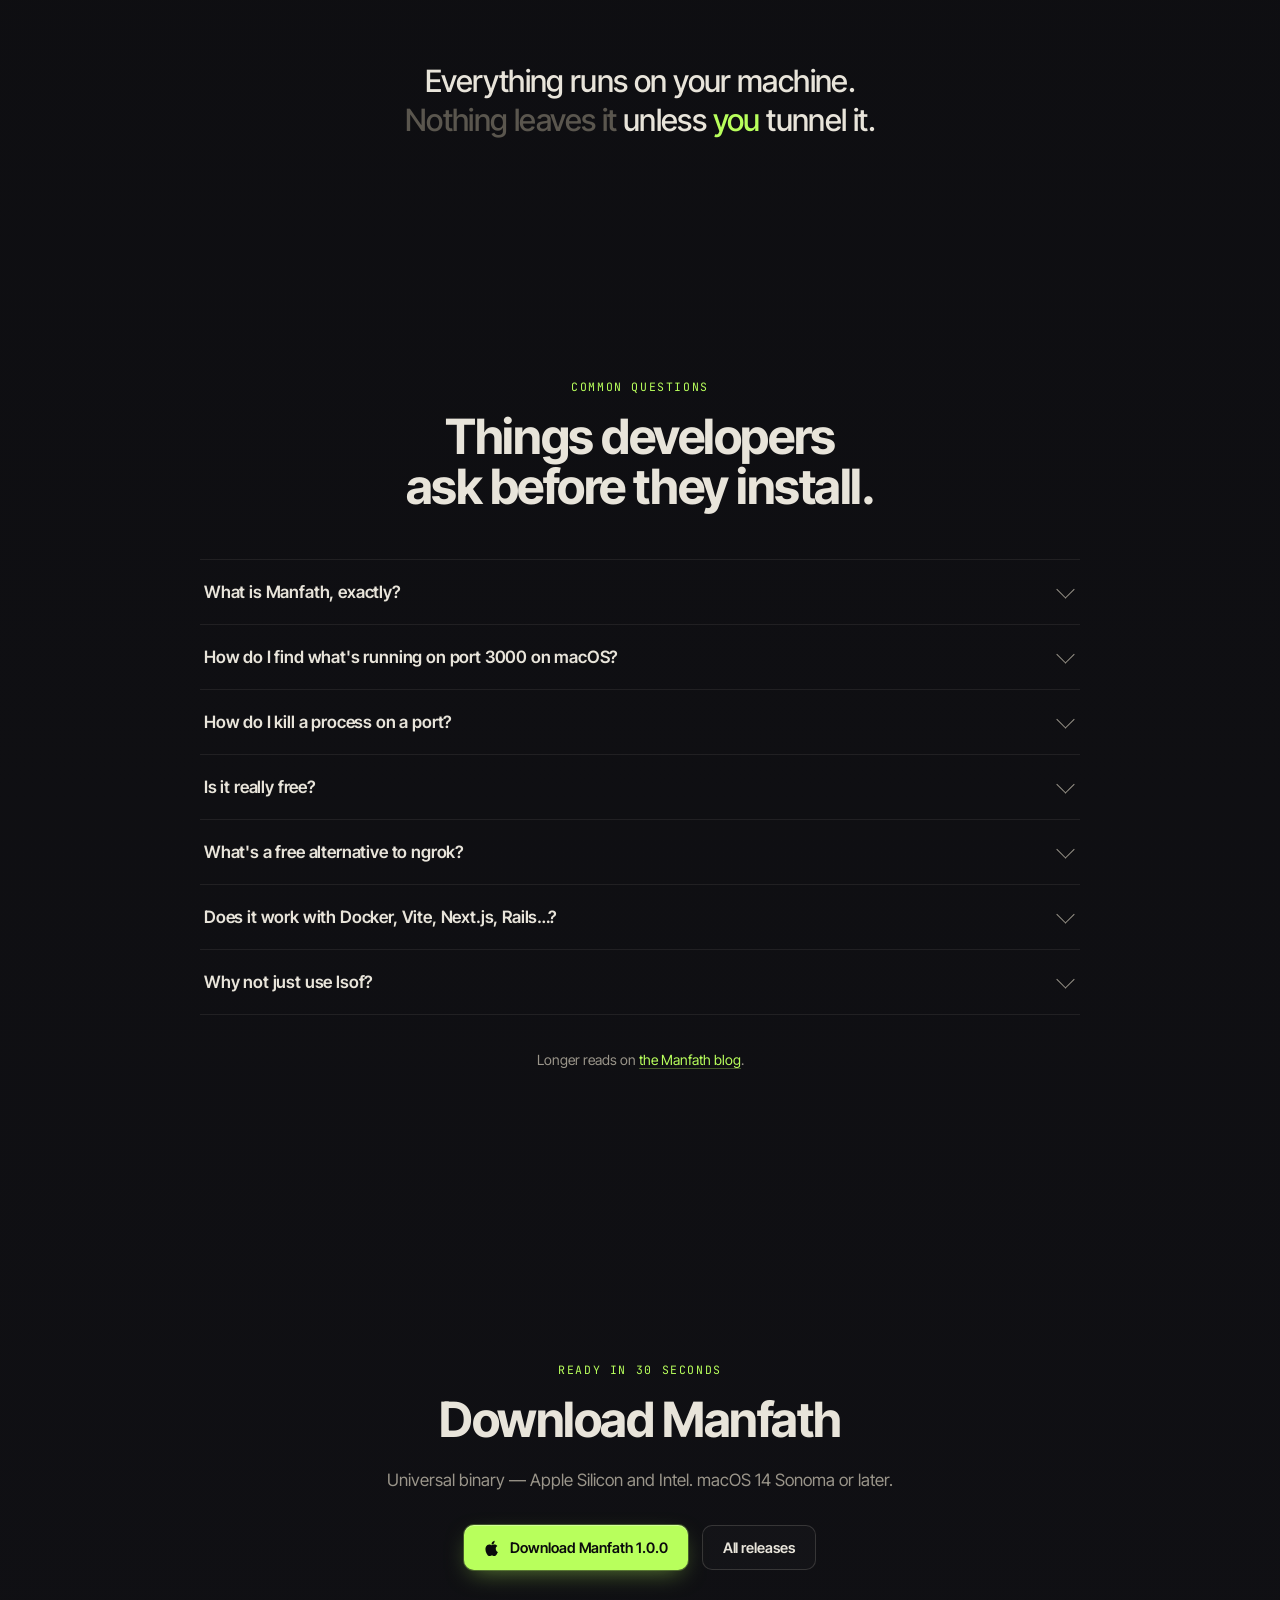
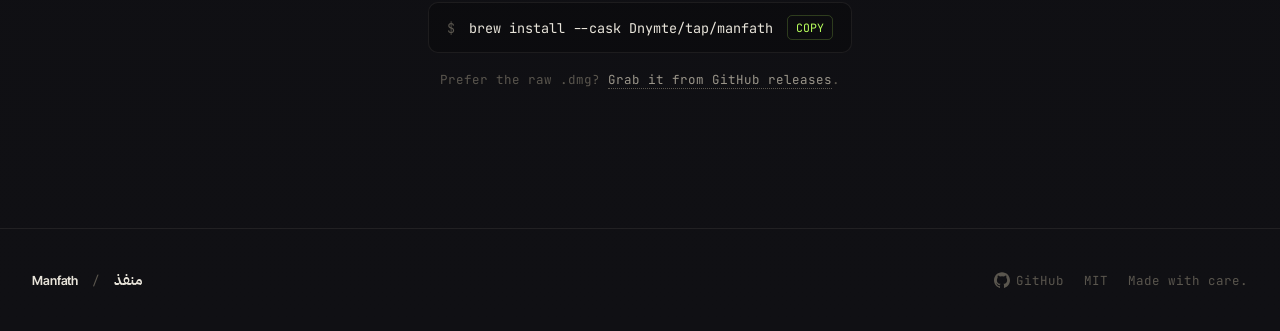
==== commit 7581f78d: "web: enhance SEO and add FAQ section to improve user experience - Updated meta keywords to include a" ====
--- a/web/index.html
+++ b/web/index.html
@@ -7,9 +7,16 @@
 
 <title id="docTitle">Manfath — See every port. Kill what you don't need. Share the rest.</title>
 <meta id="metaDesc" name="description" content="Free, open-source macOS menu bar app that shows every localhost port — scan, kill, and tunnel in one click. No accounts, no telemetry." />
-<meta name="keywords" content="macOS, menu bar, localhost, ports, lsof, tunnel, ngrok, cloudflared, developer tools, open source" />
+<meta name="keywords" content="macOS, menu bar, localhost, ports, lsof, tunnel, ngrok, cloudflared, developer tools, open source, EADDRINUSE, port already in use, kill process on port, free ngrok alternative" />
 <meta name="author" content="Manfath contributors" />
+<meta name="application-name" content="Manfath" />
+<meta name="apple-mobile-web-app-title" content="Manfath" />
+<meta name="robots" content="index, follow, max-image-preview:large, max-snippet:-1, max-video-preview:-1" />
+<meta name="googlebot" content="index, follow" />
 <link rel="canonical" href="https://manfath.dev/" />
+
+<!-- LLM / AI crawlers: pointer to a plain-text site brief. -->
+<link rel="alternate" type="text/plain" title="LLM-friendly site summary" href="/llms.txt" />
 
 <!-- Localized alternates -->
 <link rel="alternate" hreflang="en" href="https://manfath.dev/" />
@@ -40,20 +47,129 @@
 <meta name="twitter:description" content="Free, open-source macOS menu bar app that shows every localhost port — scan, kill, and tunnel in one click." />
 <meta name="twitter:image" content="https://manfath.dev/assets/og.png" />
 
-<!-- Schema.org -->
+<!-- Schema.org — multiple graphs so search and AI crawlers
+     can pick the entity that matches their slot. -->
 <script type="application/ld+json">
 {
   "@context": "https://schema.org",
-  "@type": "SoftwareApplication",
-  "name": "Manfath",
-  "operatingSystem": "macOS 14+",
-  "applicationCategory": "DeveloperApplication",
-  "url": "https://manfath.dev/",
-  "downloadUrl": "https://github.com/Dnymte/manfath/releases/latest",
-  "softwareVersion": "1.0.0",
-  "license": "https://github.com/Dnymte/manfath/blob/main/LICENSE",
-  "description": "Free, open-source macOS menu bar app that shows every localhost port — scan, kill, and tunnel in one click.",
-  "offers": { "@type": "Offer", "price": "0", "priceCurrency": "USD" }
+  "@graph": [
+    {
+      "@type": "SoftwareApplication",
+      "@id": "https://manfath.dev/#app",
+      "name": "Manfath",
+      "alternateName": ["منفذ", "Manfath for macOS"],
+      "operatingSystem": "macOS 14 Sonoma or later",
+      "applicationCategory": "DeveloperApplication",
+      "applicationSubCategory": "Menu bar utility",
+      "url": "https://manfath.dev/",
+      "downloadUrl": "https://github.com/Dnymte/manfath/releases/latest",
+      "installUrl": "https://github.com/Dnymte/manfath/releases/latest",
+      "softwareVersion": "1.0.0",
+      "fileSize": "≈4 MB",
+      "license": "https://github.com/Dnymte/manfath/blob/main/LICENSE",
+      "description": "Free, open-source macOS menu bar app that lists every listening localhost port, kills stuck processes with one click, and exposes any port to the public internet via Cloudflare or ngrok tunnels. No accounts, no telemetry.",
+      "featureList": [
+        "Live scan of TCP/UDP/IPv4/IPv6 listening ports every 3 seconds",
+        "One-click process kill (SIGTERM then SIGKILL)",
+        "One-click public tunnel via Cloudflare, ngrok, or custom command",
+        "Search and filter by port, process, or PID",
+        "Keyboard shortcut to open from anywhere",
+        "Universal binary for Apple Silicon and Intel",
+        "Full English and Arabic (RTL) localization"
+      ],
+      "offers": { "@type": "Offer", "price": "0", "priceCurrency": "USD" },
+      "author": { "@id": "https://manfath.dev/#org" },
+      "publisher": { "@id": "https://manfath.dev/#org" },
+      "isAccessibleForFree": true,
+      "inLanguage": ["en", "ar"]
+    },
+    {
+      "@type": "Organization",
+      "@id": "https://manfath.dev/#org",
+      "name": "Manfath",
+      "url": "https://manfath.dev/",
+      "logo": "https://manfath.dev/assets/apple-touch-icon.png",
+      "sameAs": [
+        "https://github.com/Dnymte/manfath",
+        "https://github.com/Dnymte"
+      ]
+    },
+    {
+      "@type": "WebSite",
+      "@id": "https://manfath.dev/#site",
+      "url": "https://manfath.dev/",
+      "name": "Manfath",
+      "publisher": { "@id": "https://manfath.dev/#org" },
+      "inLanguage": ["en", "ar"]
+    },
+    {
+      "@type": "BreadcrumbList",
+      "itemListElement": [
+        { "@type": "ListItem", "position": 1, "name": "Manfath", "item": "https://manfath.dev/" }
+      ]
+    },
+    {
+      "@type": "FAQPage",
+      "mainEntity": [
+        {
+          "@type": "Question",
+          "name": "What is Manfath?",
+          "acceptedAnswer": {
+            "@type": "Answer",
+            "text": "Manfath is a free, open-source macOS menu bar app that lists every listening localhost port on your machine. It shows the process and PID behind each port, lets you kill any process with one click, and exposes any local port to the public internet via Cloudflare Tunnel, ngrok, or a custom command. It runs entirely on your machine — no accounts, no telemetry."
+          }
+        },
+        {
+          "@type": "Question",
+          "name": "How do I find what process is using a port on macOS?",
+          "acceptedAnswer": {
+            "@type": "Answer",
+            "text": "From the terminal: run `lsof -nP -iTCP:3000 -sTCP:LISTEN` (replace 3000 with your port). The PID column tells you which process owns the port. With Manfath, the same information is one click away in the menu bar — every listening port, sorted by activity, refreshed every 3 seconds."
+          }
+        },
+        {
+          "@type": "Question",
+          "name": "How do I kill a process running on a specific port on macOS?",
+          "acceptedAnswer": {
+            "@type": "Answer",
+            "text": "From the terminal: `kill -9 $(lsof -ti :3000)` will force-kill whatever is listening on port 3000. Use SIGTERM first (`kill <pid>`) when you can — it lets the process clean up. Manfath does both automatically: SIGTERM first, escalating to SIGKILL only if the process refuses to exit."
+          }
+        },
+        {
+          "@type": "Question",
+          "name": "Is Manfath really free?",
+          "acceptedAnswer": {
+            "@type": "Answer",
+            "text": "Yes. Manfath is MIT-licensed and free forever. There is no paid tier, no telemetry, and no account. The full source is on GitHub at github.com/Dnymte/manfath."
+          }
+        },
+        {
+          "@type": "Question",
+          "name": "What's a free alternative to ngrok on macOS?",
+          "acceptedAnswer": {
+            "@type": "Answer",
+            "text": "Cloudflare Tunnel (`cloudflared`) gives you free, unlimited, named public URLs for any localhost port. Other options include localhost.run, bore, and tailscale-funnel. Manfath ships with Cloudflare and ngrok built-in — pick a port, click Tunnel, the public URL lands in your clipboard."
+          }
+        },
+        {
+          "@type": "Question",
+          "name": "Does Manfath work with Docker, Vite, Next.js, Rails, etc.?",
+          "acceptedAnswer": {
+            "@type": "Answer",
+            "text": "Yes. Manfath sees processes, not frameworks — anything that opens a listening socket on macOS shows up. That includes Vite, Next.js, Rails/Puma, Django, Express, FastAPI, Postgres, Redis, Docker-mapped host ports, and so on."
+          }
+        },
+        {
+          "@type": "Question",
+          "name": "What's the difference between Manfath and just using lsof?",
+          "acceptedAnswer": {
+            "@type": "Answer",
+            "text": "`lsof` is great when you already know the port and you're already in a terminal. Manfath is the always-visible, sortable, filterable, killable, tunnel-able view of everything that's listening — designed for the case where you don't yet know what's running, or where you want to free a port without leaving your editor."
+          }
+        }
+      ]
+    }
+  ]
 }
 </script>
 
@@ -82,6 +198,7 @@
   <div class="nav-links">
     <a href="#features" class="hide-sm" data-i18n="nav.features">Features</a>
     <a href="#oss" class="hide-sm" data-i18n="nav.oss">Open source</a>
+    <a href="/blog/" class="hide-sm" data-i18n="nav.blog" data-blog-link>Blog</a>
     <a href="#download" class="hide-sm" data-i18n="nav.download">Download</a>
     <div class="lang" role="group" aria-label="Language">
       <button id="lang-en" class="on" aria-pressed="true">EN</button>
@@ -855,6 +972,49 @@
   </div>
 </section>
 
+<section class="block faq" id="faq" aria-labelledby="faq-title">
+  <div class="wrap">
+    <div class="reveal">
+      <span class="eyebrow" data-i18n="faq.eyebrow">Common questions</span>
+      <h2 class="sect" id="faq-title" data-i18n="faq.title">Things developers ask before they install.</h2>
+    </div>
+    <div class="faq-list reveal">
+      <details class="faq-item">
+        <summary data-i18n="faq.q1">What is Manfath, exactly?</summary>
+        <div class="faq-a" data-i18n="faq.a1">Manfath is a free, open-source macOS menu bar app. It lists every listening localhost port on your machine, shows the process and PID behind each one, lets you kill any process with one click, and exposes any local port to the public internet via Cloudflare or ngrok. It runs entirely on your machine — no accounts, no telemetry.</div>
+      </details>
+      <details class="faq-item">
+        <summary data-i18n="faq.q2">How do I find what's running on port 3000 on macOS?</summary>
+        <div class="faq-a" data-i18n="faq.a2">From the terminal: <code>lsof -nP -iTCP:3000 -sTCP:LISTEN</code>. The PID column tells you which process owns the port. With Manfath, the same answer is in your menu bar — every port, refreshed every 3 seconds, sorted by activity.</div>
+      </details>
+      <details class="faq-item">
+        <summary data-i18n="faq.q3">How do I kill a process on a port?</summary>
+        <div class="faq-a" data-i18n="faq.a3">CLI: <code>kill -9 $(lsof -ti :3000)</code>. Manfath does the same with one click — SIGTERM first (so the process can clean up), escalating to SIGKILL only if it refuses to exit.</div>
+      </details>
+      <details class="faq-item">
+        <summary data-i18n="faq.q4">Is it really free?</summary>
+        <div class="faq-a" data-i18n="faq.a4">Yes. MIT-licensed, no paid tier, no upsell, no telemetry. The full source is on GitHub.</div>
+      </details>
+      <details class="faq-item">
+        <summary data-i18n="faq.q5">What's a free alternative to ngrok?</summary>
+        <div class="faq-a" data-i18n="faq.a5">Cloudflare Tunnel (<code>cloudflared</code>) is free and unlimited. Manfath ships with Cloudflare and ngrok built-in — pick a port, click Tunnel, the public URL lands in your clipboard.</div>
+      </details>
+      <details class="faq-item">
+        <summary data-i18n="faq.q6">Does it work with Docker, Vite, Next.js, Rails…?</summary>
+        <div class="faq-a" data-i18n="faq.a6">Yes — Manfath sees processes, not frameworks. Anything that opens a listening socket on macOS shows up: Vite, Next.js, Rails, Django, Express, FastAPI, Postgres, Redis, Docker-mapped host ports, and so on.</div>
+      </details>
+      <details class="faq-item">
+        <summary data-i18n="faq.q7">Why not just use lsof?</summary>
+        <div class="faq-a" data-i18n="faq.a7">Use it when you already know the port and you're already in a terminal. Manfath is the always-visible, sortable, filterable, killable, tunnel-able view of <em>everything</em> that's listening — for the case where you don't yet know what's running.</div>
+      </details>
+    </div>
+    <p class="faq-more reveal">
+      <span data-i18n="faq.more">Longer reads on</span>
+      <a href="/blog/" data-blog-link data-i18n="faq.more.link">the Manfath blog</a>.
+    </p>
+  </div>
+</section>
+
 <section class="block download" id="download">
   <div class="wrap">
     <div class="reveal">
--- a/web/assets/css/styles.css
+++ b/web/assets/css/styles.css
@@ -84,11 +84,17 @@
     font-size:12px;
     font-family:var(--mono);
   }
-  .lang button{
+  /* Match buttons (home page lang toggle) and anchors (blog pages
+     where the toggle navigates between language mirrors). */
+  .lang button, .lang a{
+    display:inline-block;
     padding:5px 10px;border-radius:999px;color:var(--ink-dim);
     min-width:32px;text-align:center;line-height:1;
-  }
-  .lang button.on{background:var(--ink);color:#0a0a0c;font-weight:600}
+    text-decoration:none;
+    transition:color .15s, background .15s;
+  }
+  .lang button:hover, .lang a:hover{color:var(--ink)}
+  .lang button.on, .lang a.on{background:var(--ink);color:#0a0a0c;font-weight:600}
   .lang .ar-btn{font-family:var(--arabic);font-size:14px}
 
   /* ─── buttons ─── */
@@ -616,3 +622,75 @@
   @media (max-width:640px){
     .tunnel-demo{margin-top:32px;min-height:280px}
   }
+
+  /* ─── FAQ ───
+     Native <details>/<summary> for zero JS. Search engines and AI
+     crawlers happily index the answer text whether or not the
+     <details> is open. */
+  .faq{padding-top:40px;text-align:center}
+  .faq .sect{max-width:760px;margin-left:auto;margin-right:auto}
+  .faq-list{
+    margin:48px auto 0;
+    max-width:880px;
+    border-top:1px solid var(--line);
+    text-align:start;  /* questions/answers stay left-aligned in the centered box */
+  }
+  .faq-item{
+    border-bottom:1px solid var(--line);
+    padding:0;
+  }
+  .faq-item > summary{
+    list-style:none;
+    cursor:pointer;
+    padding:22px 40px 22px 4px;
+    font-size:17px;font-weight:600;letter-spacing:-.01em;
+    color:var(--ink);
+    position:relative;
+    transition:color .15s;
+  }
+  .faq-item > summary::-webkit-details-marker{display:none}
+  .faq-item > summary:hover{color:var(--amber)}
+  .faq-item > summary::after{
+    content:"";
+    position:absolute;
+    inset-inline-end:8px;top:50%;
+    width:12px;height:12px;
+    border-right:1.5px solid var(--ink-dim);
+    border-bottom:1.5px solid var(--ink-dim);
+    transform:translateY(-70%) rotate(45deg);
+    transition:transform .2s;
+  }
+  .faq-item[open] > summary::after{
+    transform:translateY(-30%) rotate(-135deg);
+    border-color:var(--amber);
+  }
+  .faq-a{
+    padding:0 4px 22px;
+    color:var(--ink-dim);
+    font-size:15.5px;line-height:1.65;
+    max-width:760px;
+  }
+  .faq-a code{
+    font-family:var(--mono);
+    background:rgba(232,228,218,.06);
+    border:1px solid var(--line);
+    padding:1.5px 6px;border-radius:5px;
+    font-size:13px;
+    color:var(--ink);
+  }
+  .faq-more{
+    margin-top:36px;
+    color:var(--ink-dim);
+    font-size:14px;
+    text-align:center;
+  }
+  .faq-more a{
+    color:var(--amber);
+    border-bottom:1px solid rgba(184,255,92,.3);
+    transition:border-color .15s;
+  }
+  .faq-more a:hover{border-bottom-color:var(--amber)}
+  @media (max-width:640px){
+    .faq-item > summary{padding:18px 32px 18px 4px;font-size:15.5px}
+    .faq-a{font-size:14.5px;padding-bottom:18px}
+  }
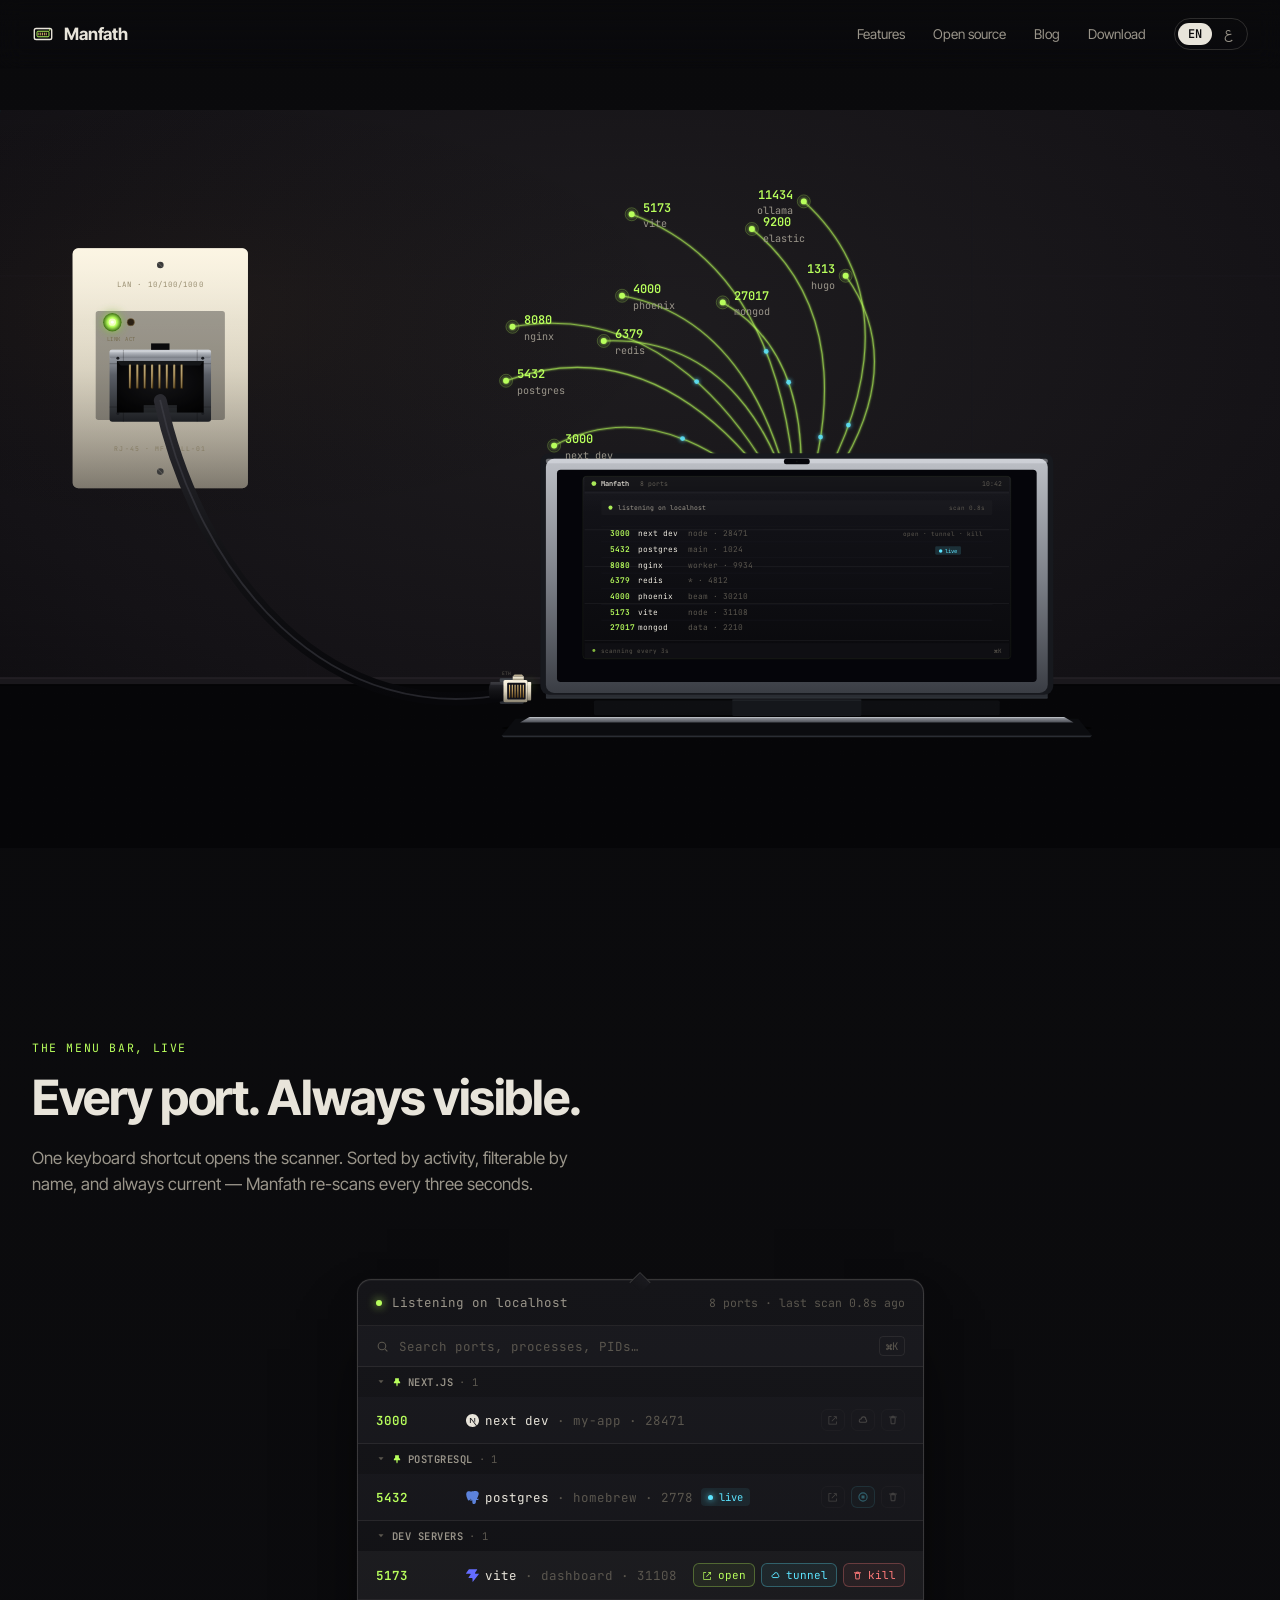
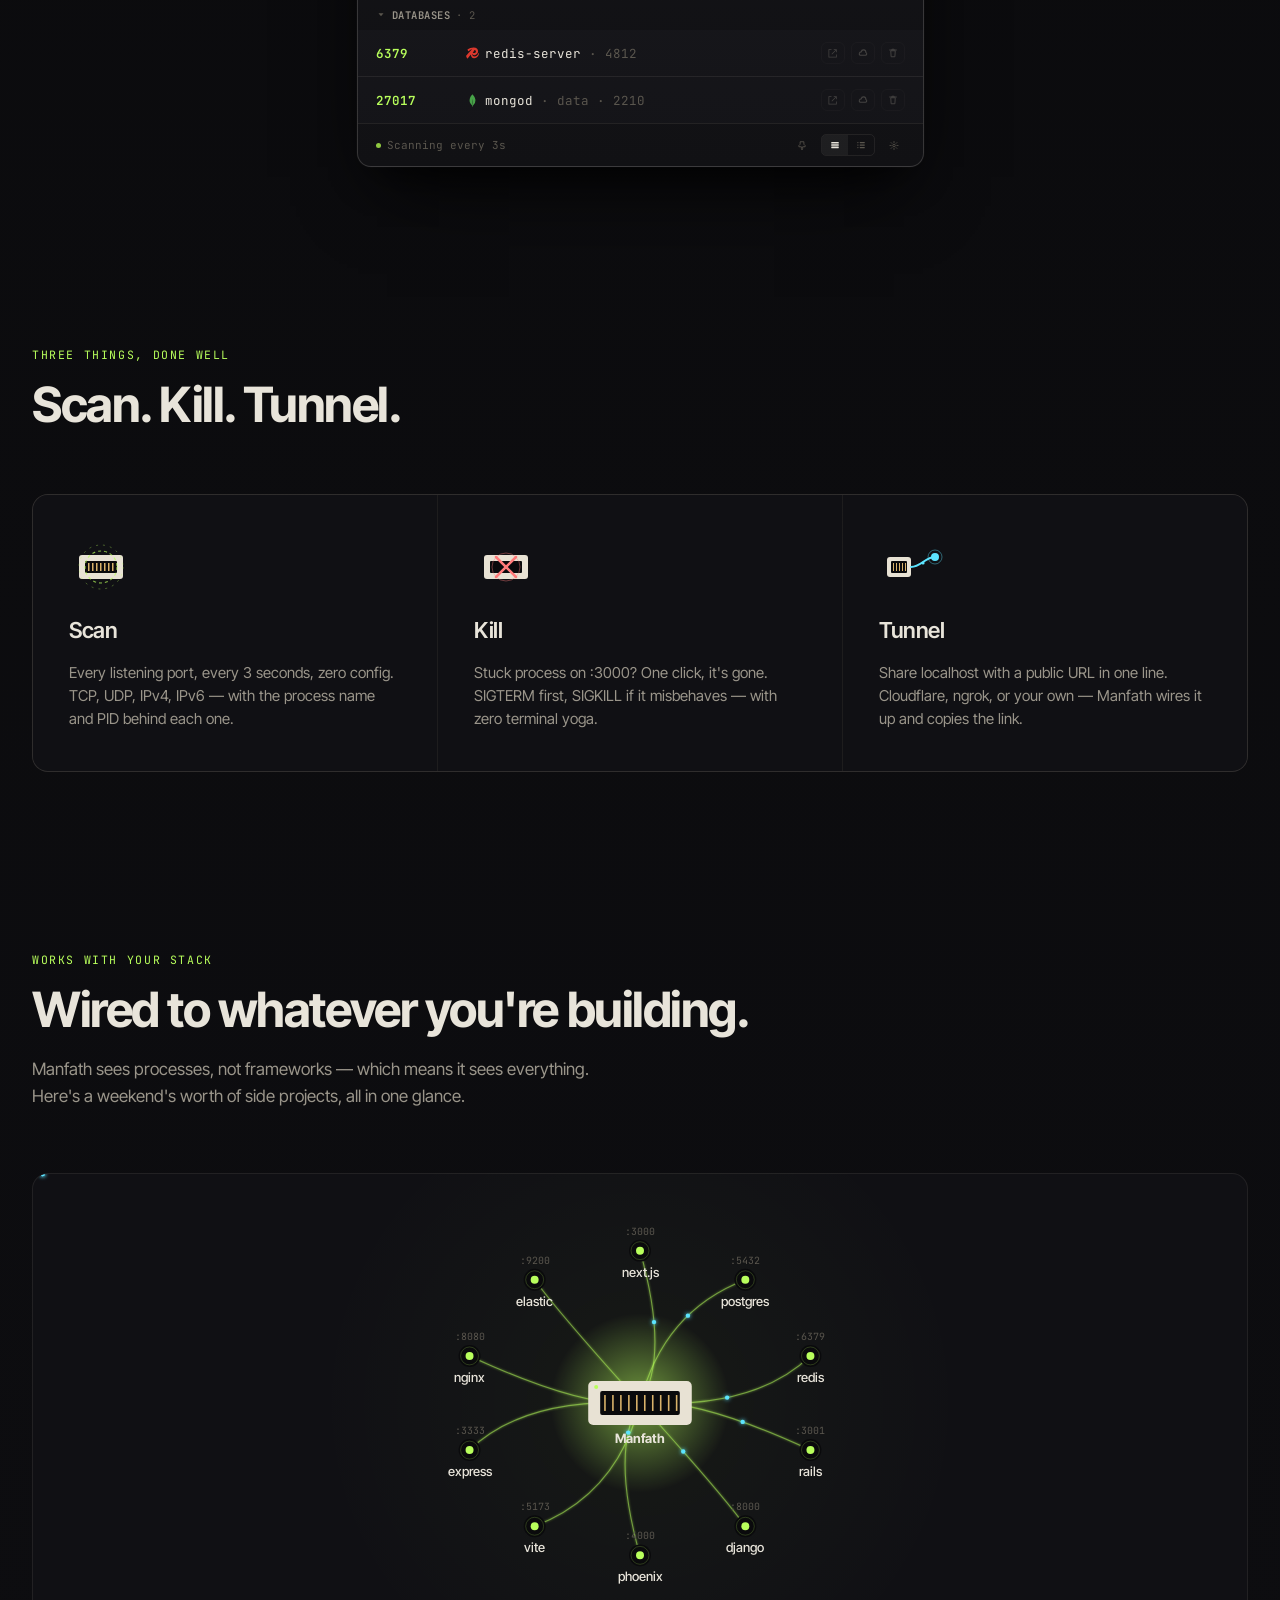
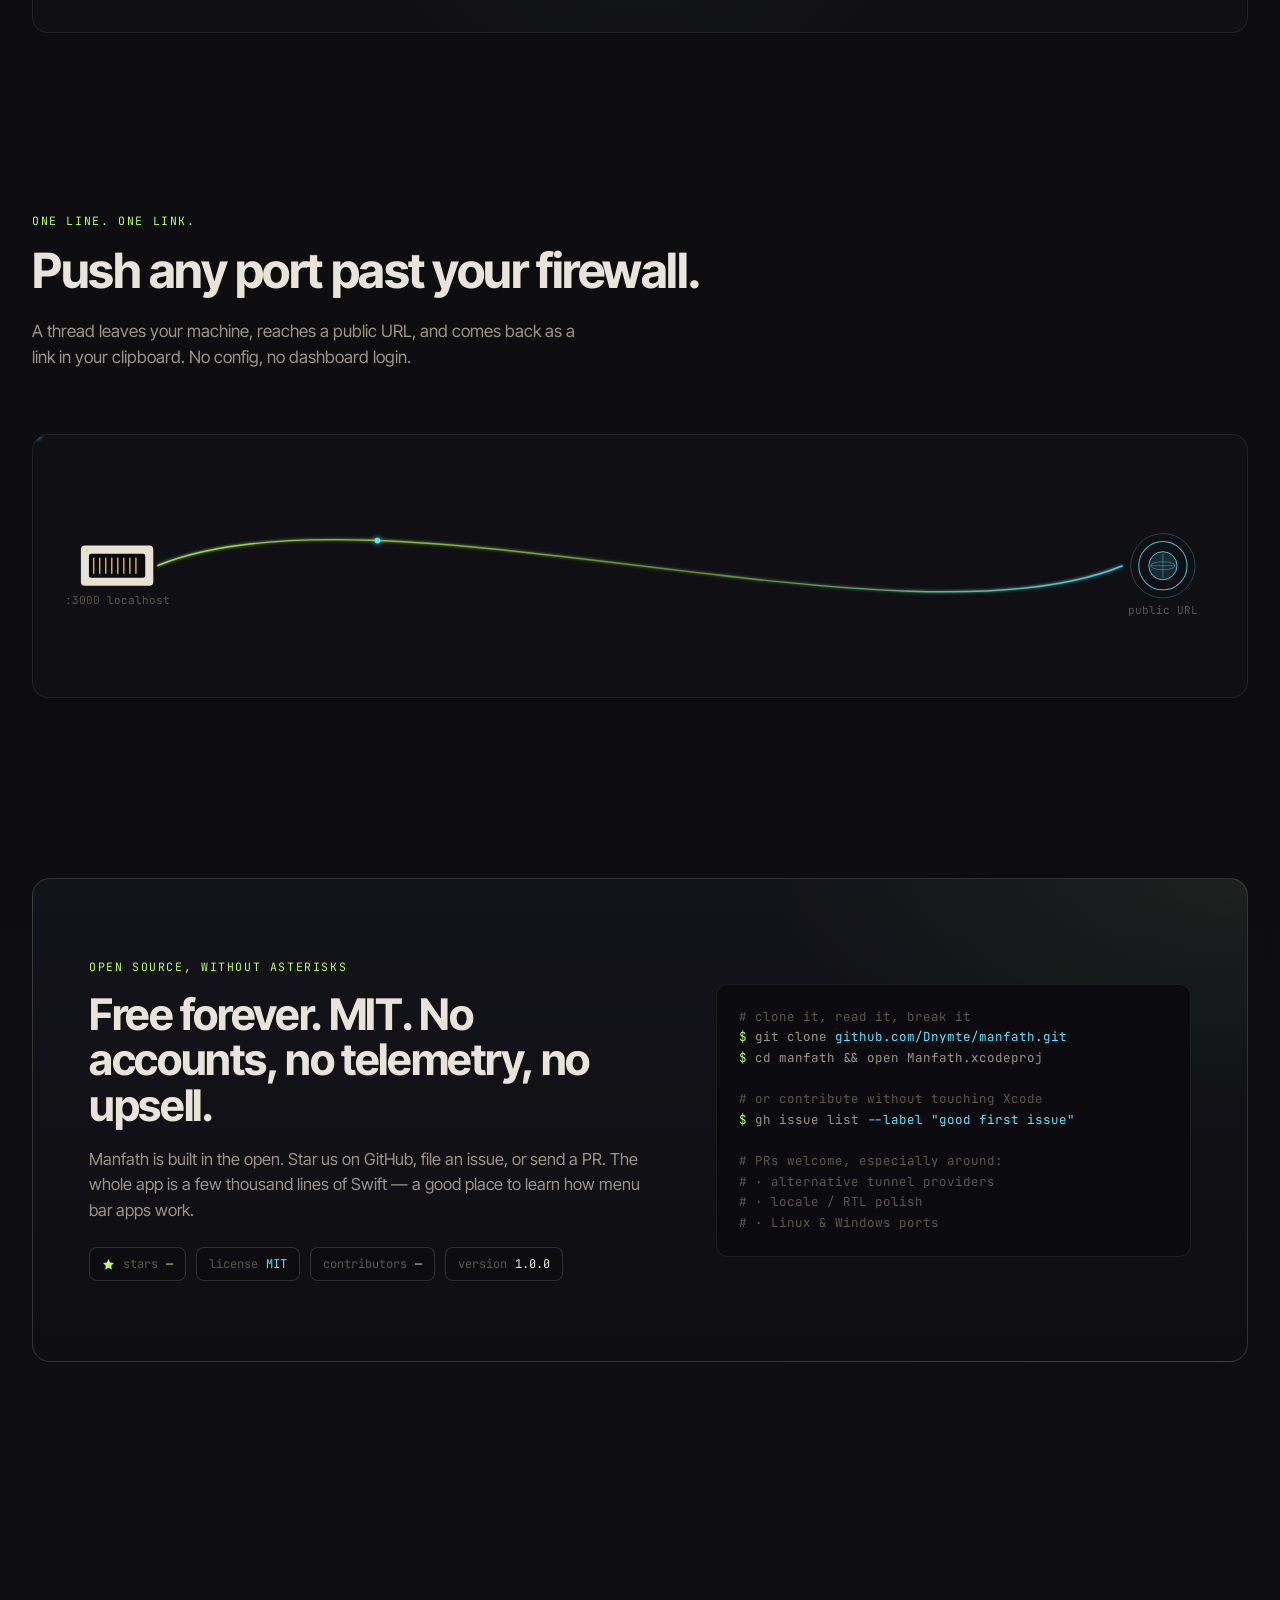
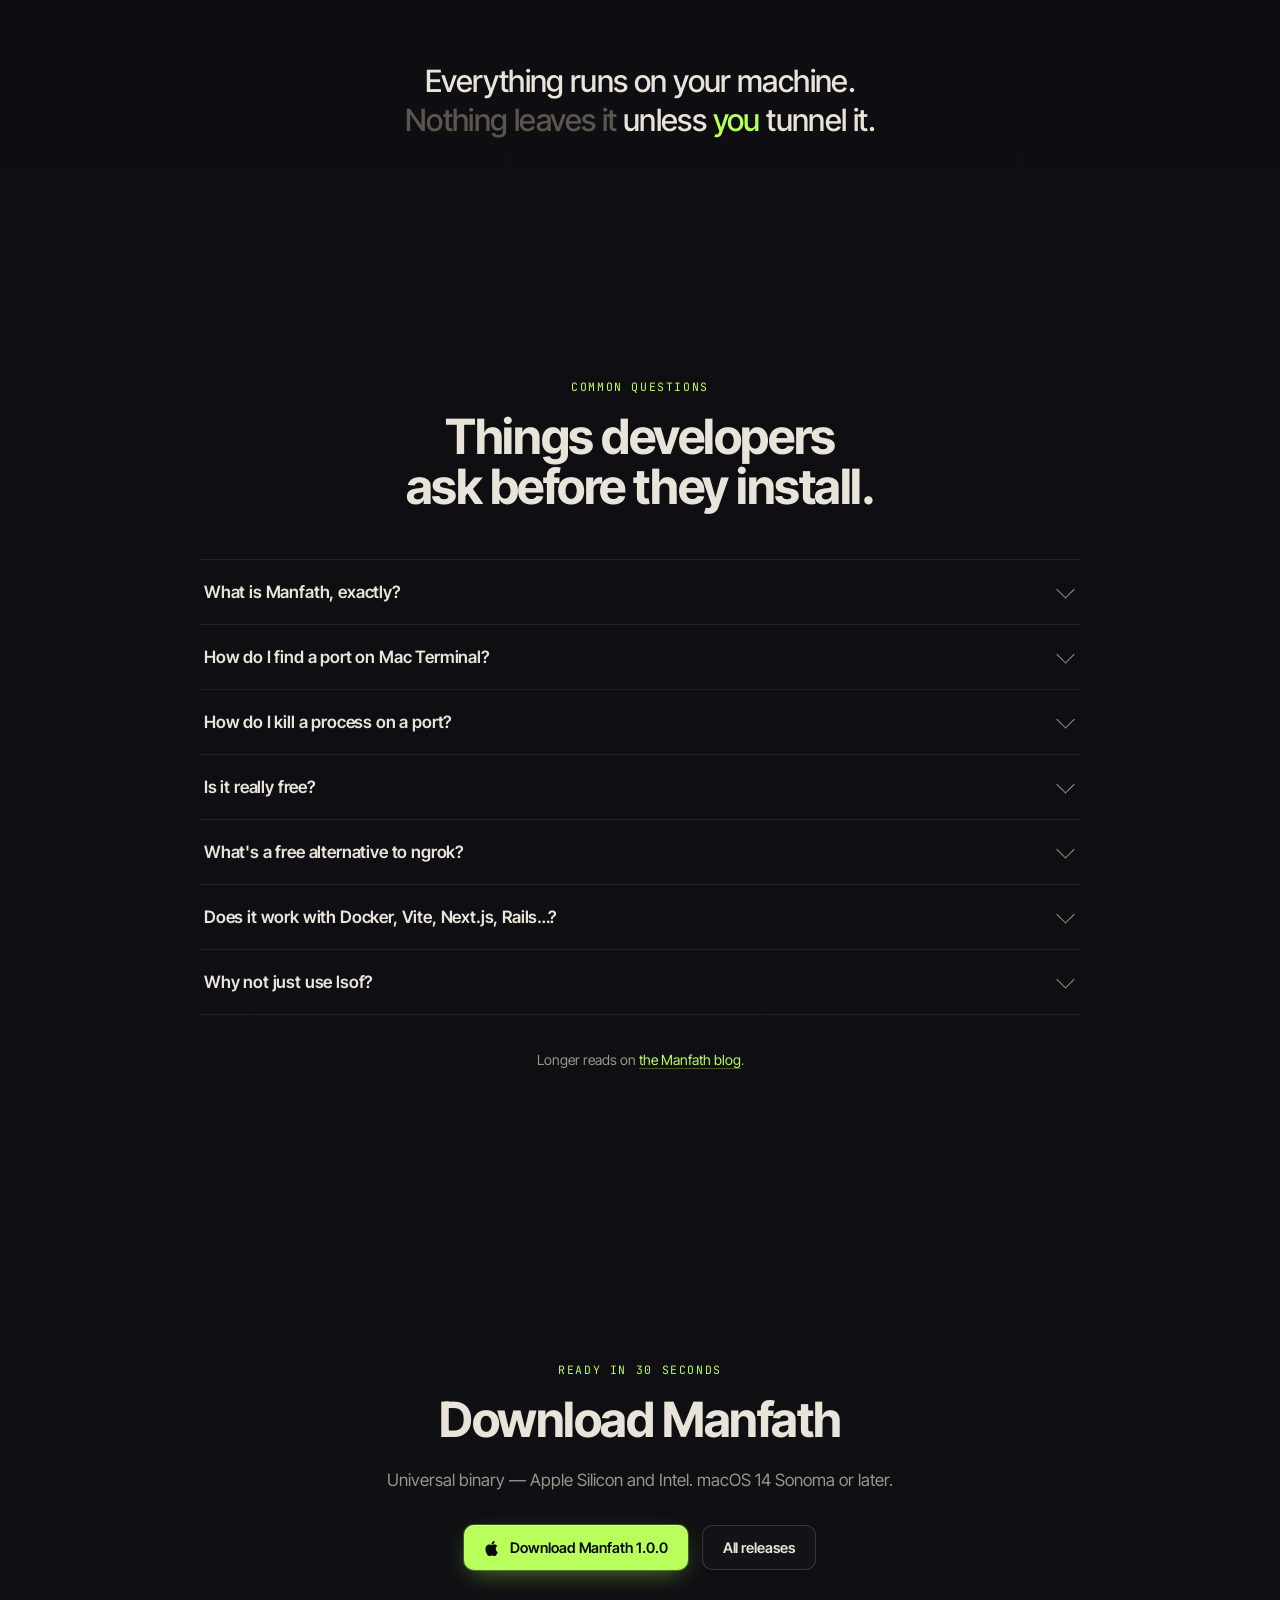
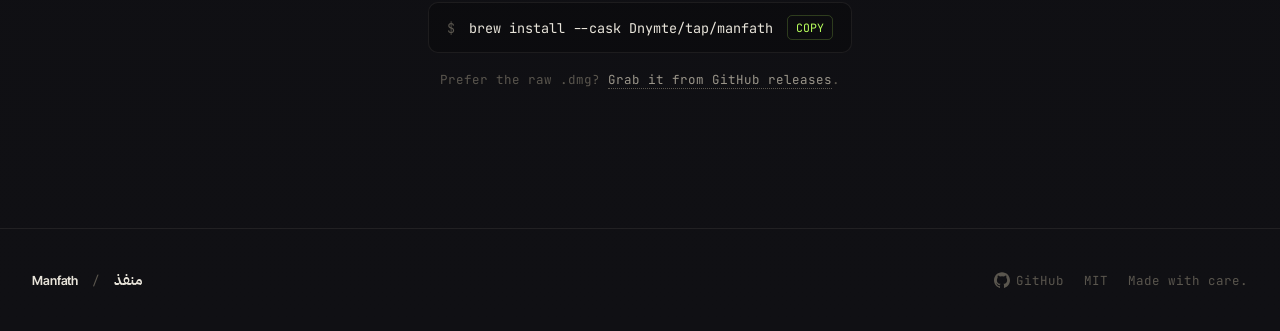
==== commit 2d96b49e: "web: update FAQ and SEO for port finding instructions - Revised meta tags and keywords for improved " ====
--- a/web/index.html
+++ b/web/index.html
@@ -7,7 +7,7 @@
 
 <title id="docTitle">Manfath — See every port. Kill what you don't need. Share the rest.</title>
 <meta id="metaDesc" name="description" content="Free, open-source macOS menu bar app that shows every localhost port — scan, kill, and tunnel in one click. No accounts, no telemetry." />
-<meta name="keywords" content="macOS, menu bar, localhost, ports, lsof, tunnel, ngrok, cloudflared, developer tools, open source, EADDRINUSE, port already in use, kill process on port, free ngrok alternative" />
+<meta name="keywords" content="how to find a port on mac terminal, find port mac terminal, lsof mac terminal, macOS, menu bar, localhost, ports, lsof, tunnel, ngrok, cloudflared, developer tools, open source, EADDRINUSE, port already in use, kill process on port, free ngrok alternative" />
 <meta name="author" content="Manfath contributors" />
 <meta name="application-name" content="Manfath" />
 <meta name="apple-mobile-web-app-title" content="Manfath" />
@@ -121,10 +121,10 @@
         },
         {
           "@type": "Question",
-          "name": "How do I find what process is using a port on macOS?",
+          "name": "How do I find a port on Mac Terminal?",
           "acceptedAnswer": {
             "@type": "Answer",
-            "text": "From the terminal: run `lsof -nP -iTCP:3000 -sTCP:LISTEN` (replace 3000 with your port). The PID column tells you which process owns the port. With Manfath, the same information is one click away in the menu bar — every listening port, sorted by activity, refreshed every 3 seconds."
+            "text": "Open Terminal on your Mac (Cmd+Space → 'Terminal') and run: lsof -nP -iTCP:3000 -sTCP:LISTEN — replace 3000 with the port you want. The PID column tells you which process owns the port; the COMMAND column tells you the program name. lsof is preinstalled on every macOS version. With Manfath, the same information is one click away in the menu bar — every listening port, sorted by activity, refreshed every 3 seconds."
           }
         },
         {
@@ -984,8 +984,8 @@
         <div class="faq-a" data-i18n="faq.a1">Manfath is a free, open-source macOS menu bar app. It lists every listening localhost port on your machine, shows the process and PID behind each one, lets you kill any process with one click, and exposes any local port to the public internet via Cloudflare or ngrok. It runs entirely on your machine — no accounts, no telemetry.</div>
       </details>
       <details class="faq-item">
-        <summary data-i18n="faq.q2">How do I find what's running on port 3000 on macOS?</summary>
-        <div class="faq-a" data-i18n="faq.a2">From the terminal: <code>lsof -nP -iTCP:3000 -sTCP:LISTEN</code>. The PID column tells you which process owns the port. With Manfath, the same answer is in your menu bar — every port, refreshed every 3 seconds, sorted by activity.</div>
+        <summary data-i18n="faq.q2">How do I find a port on Mac Terminal?</summary>
+        <div class="faq-a" data-i18n="faq.a2">Open Terminal (Cmd+Space → "Terminal") and run <code>lsof -nP -iTCP:3000 -sTCP:LISTEN</code> — replace 3000 with the port you want. The PID column tells you which process owns the port. <code>lsof</code> is preinstalled on every macOS version. With Manfath, the same answer is in your menu bar — every port, refreshed every 3 seconds, sorted by activity.</div>
       </details>
       <details class="faq-item">
         <summary data-i18n="faq.q3">How do I kill a process on a port?</summary>
